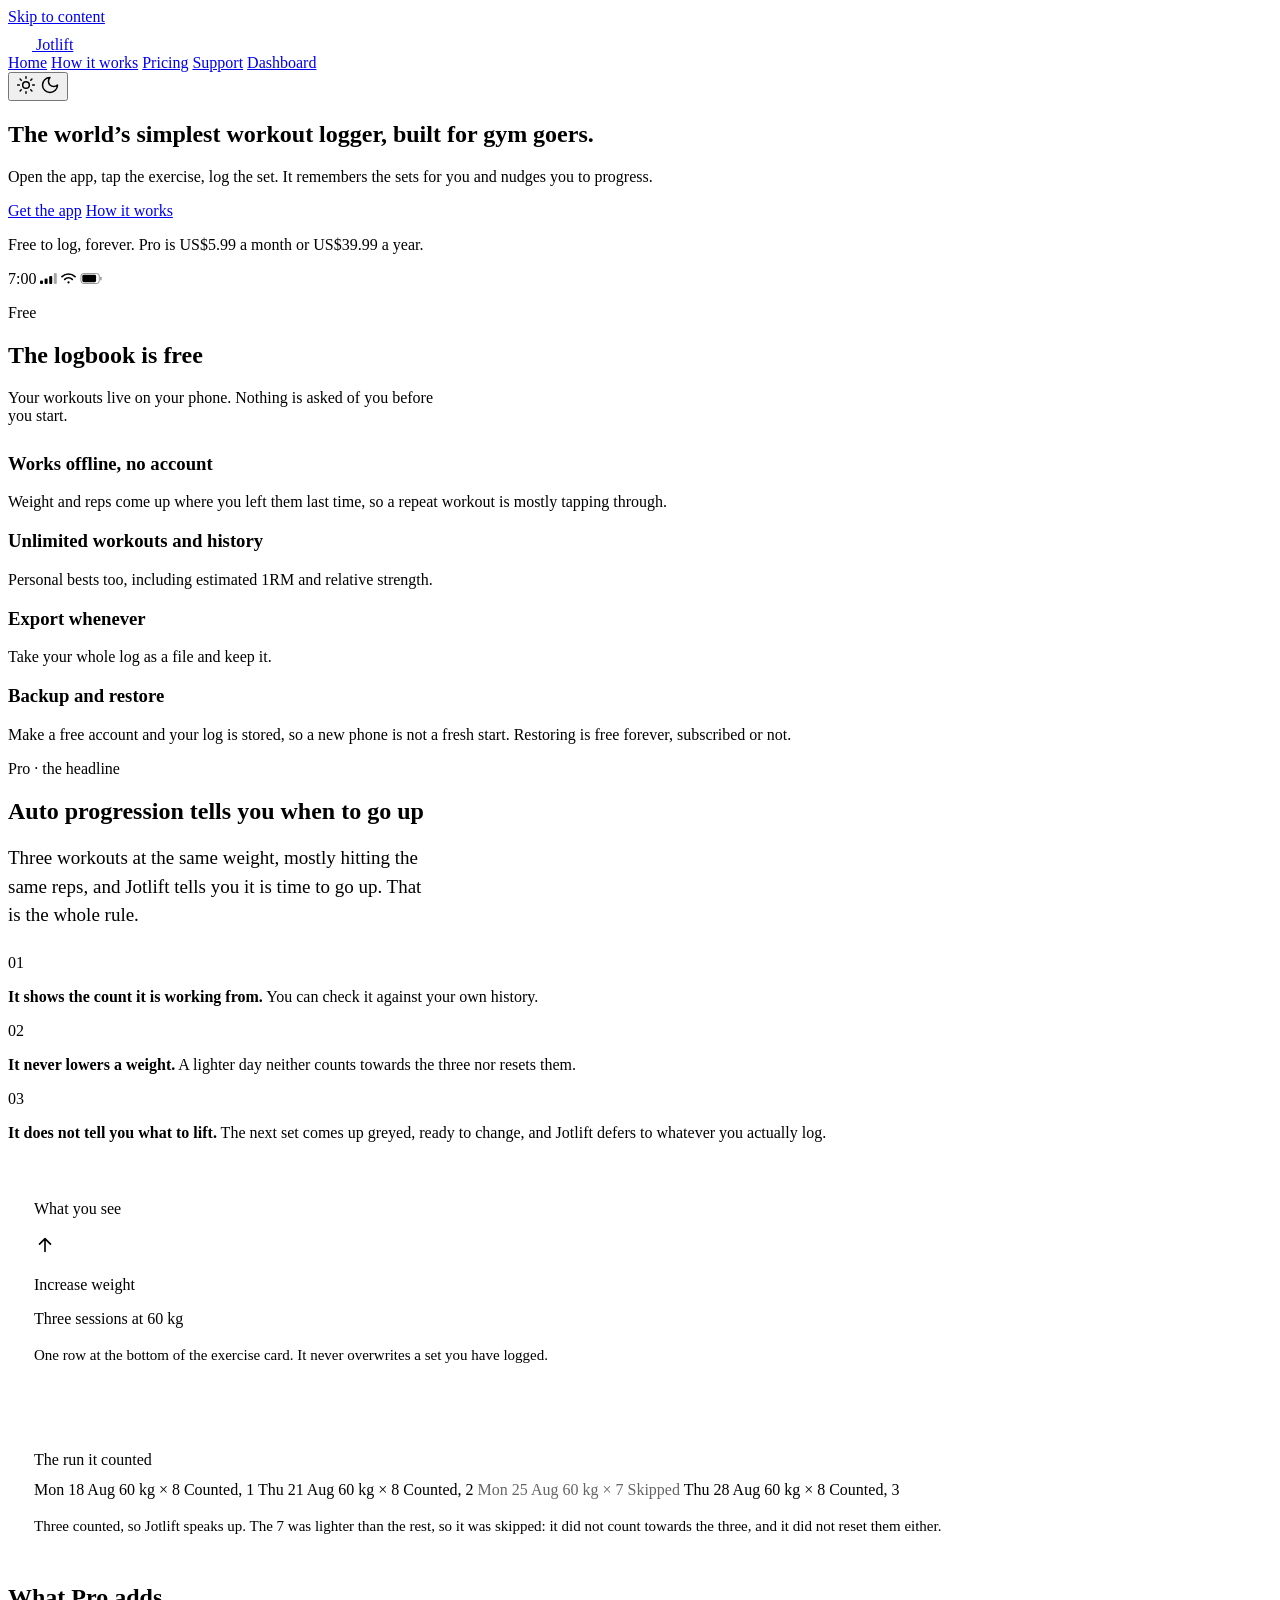
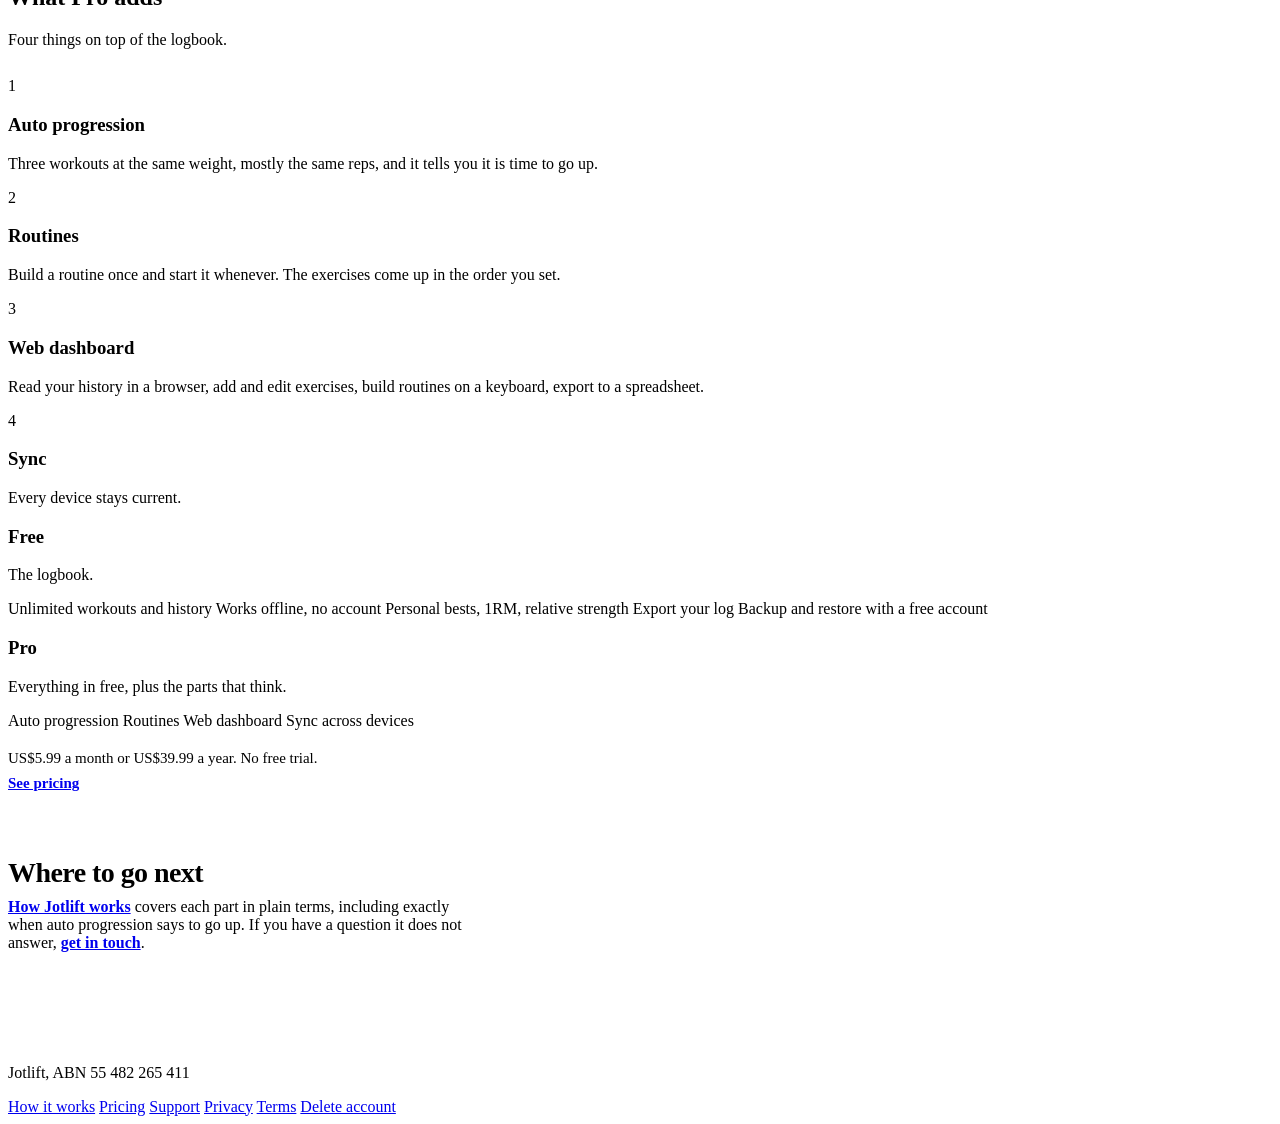
==== index.html @ 698722d4 "Point every "Get the app" button at the App Store listing Jotlift is live, so the buttons go to the " ====
<!DOCTYPE html>
<html lang="en" data-app="jotlift" data-theme="dark">
<head>
<meta charset="utf-8">
<!-- Content Security Policy. Nothing here loads a third-party script, so every
     executable resource resolves to this origin. The one inline script (the
     pre-paint theme read further down this head) is allowed by its sha256 hash
     rather than by 'unsafe-inline': a hash present in script-src makes the
     browser ignore 'unsafe-inline' entirely, so an injected inline script is
     still refused. Only the Inter webfont is off-origin, and it is the reason
     style-src and font-src name Google at all.

     'unsafe-inline' stays in style-src because the pages carry style
     attributes; a style attribute cannot execute, and dropping it would cost
     the chart its layout for no attacker capability.

     form-action 'none' is a real failsafe rather than a formality: the sign-in
     form is submitted by JS, so if that handler ever failed to run, the browser
     would otherwise navigate and put the typed password in the URL.

     frame-ancestors is DELIBERATELY ABSENT. Browsers ignore it in a meta
     policy, and GitHub Pages sends no headers of our own, so stating it here
     would read as clickjacking protection that does not exist. The dashboard
     (the only page holding a session) refuses to run framed in JS instead; see
     assets/js/dashboard/index.js. -->
<meta http-equiv="Content-Security-Policy" content="default-src 'none'; script-src 'self' 'sha256-9PPnXDPvTWPjIk3zWfNq0cdWasemBD8gKhIcqQX4xds='; style-src 'self' https://fonts.googleapis.com 'unsafe-inline'; font-src https://fonts.gstatic.com; img-src 'self'; base-uri 'none'; form-action 'none'">
<meta name="viewport" content="width=device-width, initial-scale=1">
<title>Jotlift — the world's simplest workout logger</title>
<meta name="description" content="Open the app, tap the exercise, log the set. Jotlift remembers the sets for you and nudges you to progress. Free to log, forever.">
<link rel="canonical" href="https://jotlift.app/">
<meta property="og:title" content="Jotlift — the world's simplest workout logger">
<meta property="og:description" content="Open the app, tap the exercise, log the set. Jotlift remembers the sets for you and nudges you to progress.">
<meta property="og:url" content="https://jotlift.app/">
<meta property="og:type" content="website">
<link rel="icon" href="/assets/img/glyph.svg" type="image/svg+xml">
<link rel="stylesheet" href="/assets/css/site.css">
<script>
  /* Applied before first paint so a light-mode reader never sees a dark flash. */
  try {
    var t = localStorage.getItem('jotlift.theme');
    if (t === 'light' || t === 'dark') document.documentElement.setAttribute('data-theme', t);
  } catch (e) {}
</script>
</head>
<body class="jotx">
<a class="skip-link" href="#main">Skip to content</a>

<header class="site-header">
  <div class="site-header__inner">
    <a class="wordmark" href="/">
      <svg width="24" height="24" viewBox="0 0 100 100" fill="none" aria-hidden="true"><g transform="translate(10,10) scale(0.8)"><path d="M67 26 L67 58 C67 73 56 81 46 81 C36 81 30 74 30 66" fill="none" stroke="var(--color-accent)" stroke-width="12.5" stroke-linecap="round" stroke-linejoin="round"/></g></svg>
      <span class="wordmark__text">Jot<span>lift</span></span>
    </a>
    <nav class="site-nav" aria-label="Main">
      <a href="/" aria-current="page">Home</a>
      <a href="/how-it-works/">How it works</a>
      <a href="/pricing/">Pricing</a>
      <a href="/support/">Support</a>
      <a href="/dashboard/">Dashboard</a>
    </nav>
    <button class="theme-toggle" type="button" data-theme-toggle aria-label="Switch appearance">
      <svg class="icon-sun" width="20" height="20" viewBox="0 0 24 24" fill="none" stroke="currentColor" stroke-width="1.8" stroke-linecap="round" stroke-linejoin="round" aria-hidden="true"><circle cx="12" cy="12" r="4"/><path d="M12 2v2M12 20v2M4.9 4.9l1.4 1.4M17.7 17.7l1.4 1.4M2 12h2M20 12h2M4.9 19.1l1.4-1.4M17.7 6.3l1.4-1.4"/></svg>
      <svg class="icon-moon" width="20" height="20" viewBox="0 0 24 24" fill="none" stroke="currentColor" stroke-width="1.8" stroke-linecap="round" stroke-linejoin="round" aria-hidden="true"><path d="M12 3a6 6 0 0 0 9 9 9 9 0 1 1-9-9Z"/></svg>
    </button>
  </div>
</header>

<main id="main">

  <!-- hero -->
  <section class="hero shell">
    <div>
      <h1 class="display h-hero">The world&rsquo;s simplest workout logger, built for gym goers.</h1>
      <p class="hero__sub">Open the app, tap the exercise, log the set. It remembers the sets for you and nudges you to progress.</p>
      <div class="hero__cta">
        <a class="btn btn--lg" href="https://apps.apple.com/us/app/jotlift-workout-log/id6780453950" rel="noopener" data-app-link>Get the app</a>
        <a class="btn-quiet" href="/how-it-works/">How it works</a>
      </div>
      <p class="hero__price" data-hero-price>Free to log, forever. Pro is US$5.99 a month or US$39.99 a year.</p>
    </div>

    <!--
      The phone. Four real captures from the app, walked on one track. Each
      capture carries the app's own chrome, including the Liquid Glass tab bar,
      so the page never redraws it. Their own top band is replaced by the drawn
      one below, on the same canvas colour the captures use, so nothing reads
      as cropped.
    -->
    <div class="phone-col">
      <div class="phone">
        <div class="phone__status">
          <span class="phone__clock">7:00</span>
          <span class="phone__island"></span>
          <span class="phone__meters">
            <svg width="17" height="11" viewBox="0 0 17 11" aria-hidden="true"><rect x="0" y="7.5" width="3" height="3.5" rx="1" fill="currentColor"/><rect x="4.6" y="5.5" width="3" height="5.5" rx="1" fill="currentColor"/><rect x="9.2" y="3" width="3" height="8" rx="1" fill="currentColor"/><rect x="13.8" y="0" width="3" height="11" rx="1" fill="currentColor" opacity="0.35"/></svg>
            <svg width="15" height="11" viewBox="0 0 15 11" fill="none" stroke="currentColor" stroke-width="1.7" stroke-linecap="round" aria-hidden="true"><path d="M1 3.6a9.4 9.4 0 0 1 13 0"/><path d="M3.7 6.3a5.6 5.6 0 0 1 7.6 0"/><circle cx="7.5" cy="9.4" r="1.1" fill="currentColor" stroke="none"/></svg>
            <svg width="23" height="11" viewBox="0 0 24 12" aria-hidden="true"><rect x="0.5" y="0.5" width="20" height="11" rx="3" fill="none" stroke="currentColor" stroke-opacity="0.45"/><rect x="2" y="2" width="15" height="8" rx="1.5" fill="currentColor"/><rect x="21.5" y="4" width="1.5" height="4" rx="0.75" fill="currentColor" opacity="0.45"/></svg>
          </span>
        </div>
        <div class="phone__viewport">
          <div class="phone__track" data-hero-track></div>
        </div>
      </div>
      <div class="phone__dots" data-hero-dots role="tablist" aria-label="App screens"></div>
    </div>
  </section>

  <!-- the logbook -->
  <section class="shell section--first">
    <p class="eyebrow">Free</p>
    <h2 class="display h-section">The logbook is free</h2>
    <p style="margin:0;max-width:56ch" class="quiet">Your workouts live on your phone. Nothing is asked of you before you start.</p>
    <div class="grid grid--240" style="margin-top:28px">
      <div class="feature-card">
        <h3>Works offline, no account</h3>
        <p>Weight and reps come up where you left them last time, so a repeat workout is mostly tapping through.</p>
      </div>
      <div class="feature-card">
        <h3>Unlimited workouts and history</h3>
        <p>Personal bests too, including estimated 1RM and relative strength.</p>
      </div>
      <div class="feature-card">
        <h3>Export whenever</h3>
        <p>Take your whole log as a file and keep it.</p>
      </div>
      <div class="feature-card">
        <h3>Backup and restore</h3>
        <p>Make a free account and your log is stored, so a new phone is not a fresh start. Restoring is free forever, subscribed or not.</p>
      </div>
    </div>
  </section>

  <!-- auto progression -->
  <section class="shell section">
    <div class="split">
      <div>
        <p class="eyebrow">Pro &middot; the headline</p>
        <h2 class="display h-lead">Auto progression tells you when to go up</h2>
        <p style="margin:0 0 24px;font-size:19px;line-height:1.5;max-width:44ch;color:var(--color-text)">Three workouts at the same weight, mostly hitting the same reps, and Jotlift tells you it is time to go up. That is the whole rule.</p>
        <div class="rules">
          <div class="rule">
            <span class="rule__n">01</span>
            <p><strong>It shows the count it is working from.</strong> You can check it against your own history.</p>
          </div>
          <div class="rule">
            <span class="rule__n">02</span>
            <p><strong>It never lowers a weight.</strong> A lighter day neither counts towards the three nor resets them.</p>
          </div>
          <div class="rule">
            <span class="rule__n">03</span>
            <p><strong>It does not tell you what to lift.</strong> The next set comes up greyed, ready to change, and Jotlift defers to whatever you actually log.</p>
          </div>
        </div>
      </div>
      <div style="display:flex;flex-direction:column;gap:16px">
        <div class="card" style="padding:26px">
          <p class="eyebrow" style="margin-bottom:16px">What you see</p>
          <div class="whyline">
            <svg width="22" height="22" viewBox="0 0 24 24" fill="none" stroke="currentColor" stroke-width="1.8" stroke-linecap="round" stroke-linejoin="round" aria-hidden="true"><path d="M12 19V5M6 11l6-6 6 6"/></svg>
            <div>
              <p class="whyline__title">Increase weight</p>
              <p class="whyline__count">Three sessions at 60 kg</p>
            </div>
          </div>
          <p style="margin:16px 0 0;font-size:15px;line-height:1.55" class="quiet">One row at the bottom of the exercise card. It never overwrites a set you have logged.</p>
        </div>
        <div class="card" style="padding:26px">
          <p class="eyebrow" style="margin-bottom:12px">The run it counted</p>
          <!-- One grid, three columns sized once, so the weights line up down
               the page instead of per row. -->
          <div class="run">
            <span class="run__date">Mon 18 Aug</span>
            <span class="run__load">60 kg &times; 8</span>
            <span class="run__note">Counted, 1</span>

            <span class="run__date">Thu 21 Aug</span>
            <span class="run__load">60 kg &times; 8</span>
            <span class="run__note">Counted, 2</span>

            <span class="run__date run__row--skipped" style="opacity:0.6">Mon 25 Aug</span>
            <span class="run__load" style="opacity:0.6">60 kg &times; 7</span>
            <span class="run__note" style="opacity:0.6;font-weight:400">Skipped</span>

            <span class="run__date">Thu 28 Aug</span>
            <span class="run__load">60 kg &times; 8</span>
            <span class="run__note run__note--final">Counted, 3</span>
          </div>
          <p style="margin:16px 0 0;font-size:15px;line-height:1.55" class="quiet">Three counted, so Jotlift speaks up. The 7 was lighter than the rest, so it was skipped: it did not count towards the three, and it did not reset them either.</p>
        </div>
      </div>
    </div>
  </section>

  <!-- pro, four things -->
  <section class="shell section">
    <h2 class="display h-section">What Pro adds</h2>
    <p style="margin:0 0 28px;max-width:56ch" class="quiet">Four things on top of the logbook.</p>
    <div class="grid grid--230">
      <div class="pro-card">
        <span class="pro-card__n">1</span>
        <h3>Auto progression</h3>
        <p>Three workouts at the same weight, mostly the same reps, and it tells you it is time to go up.</p>
      </div>
      <div class="pro-card">
        <span class="pro-card__n">2</span>
        <h3>Routines</h3>
        <p>Build a routine once and start it whenever. The exercises come up in the order you set.</p>
      </div>
      <div class="pro-card">
        <span class="pro-card__n">3</span>
        <h3>Web dashboard</h3>
        <p>Read your history in a browser, add and edit exercises, build routines on a keyboard, export to a spreadsheet.</p>
      </div>
      <div class="pro-card">
        <span class="pro-card__n">4</span>
        <h3>Sync</h3>
        <p>Every device stays current.</p>
      </div>
    </div>
  </section>

  <!-- free vs pro -->
  <section class="shell section">
    <div class="compare">
      <div>
        <h3>Free</h3>
        <p class="compare__sub">The logbook.</p>
        <div class="compare__list">
          <span>Unlimited workouts and history</span>
          <span>Works offline, no account</span>
          <span>Personal bests, 1RM, relative strength</span>
          <span>Export your log</span>
          <span>Backup and restore with a free account</span>
        </div>
      </div>
      <div>
        <h3>Pro</h3>
        <p class="compare__sub">Everything in free, plus the parts that think.</p>
        <div class="compare__list">
          <span>Auto progression</span>
          <span>Routines</span>
          <span>Web dashboard</span>
          <span>Sync across devices</span>
        </div>
        <p style="margin:20px 0 0;font-size:15px" class="quiet" data-pro-price>US$5.99 a month or US$39.99 a year. No free trial.</p>
        <p style="margin:8px 0 0;font-size:15px"><a href="/pricing/" style="font-weight:600">See pricing</a></p>
      </div>
    </div>
  </section>

  <!-- next -->
  <section class="shell" style="padding-top:64px;padding-bottom:96px">
    <h2 class="display" style="margin:0 0 8px;font-size:clamp(22px,2.2vw,28px);line-height:1.2;letter-spacing:-0.02em">Where to go next</h2>
    <p style="margin:0;max-width:58ch" class="quiet"><a href="/how-it-works/" style="font-weight:600">How Jotlift works</a> covers each part in plain terms, including exactly when auto progression says to go up. If you have a question it does not answer, <a href="/support/" style="font-weight:600">get in touch</a>.</p>
  </section>
</main>

<footer class="site-footer">
  <div class="site-footer__inner">
    <p>Jotlift, ABN 55 482 265 411</p>
    <nav aria-label="Footer">
      <a href="/how-it-works/">How it works</a>
      <a href="/pricing/">Pricing</a>
      <a href="/support/">Support</a>
      <a href="/privacy/">Privacy</a>
      <a href="/terms/">Terms</a>
      <a href="/delete/">Delete account</a>
    </nav>
  </div>
</footer>

<script type="module" src="/assets/js/home.js"></script>
</body>
</html>
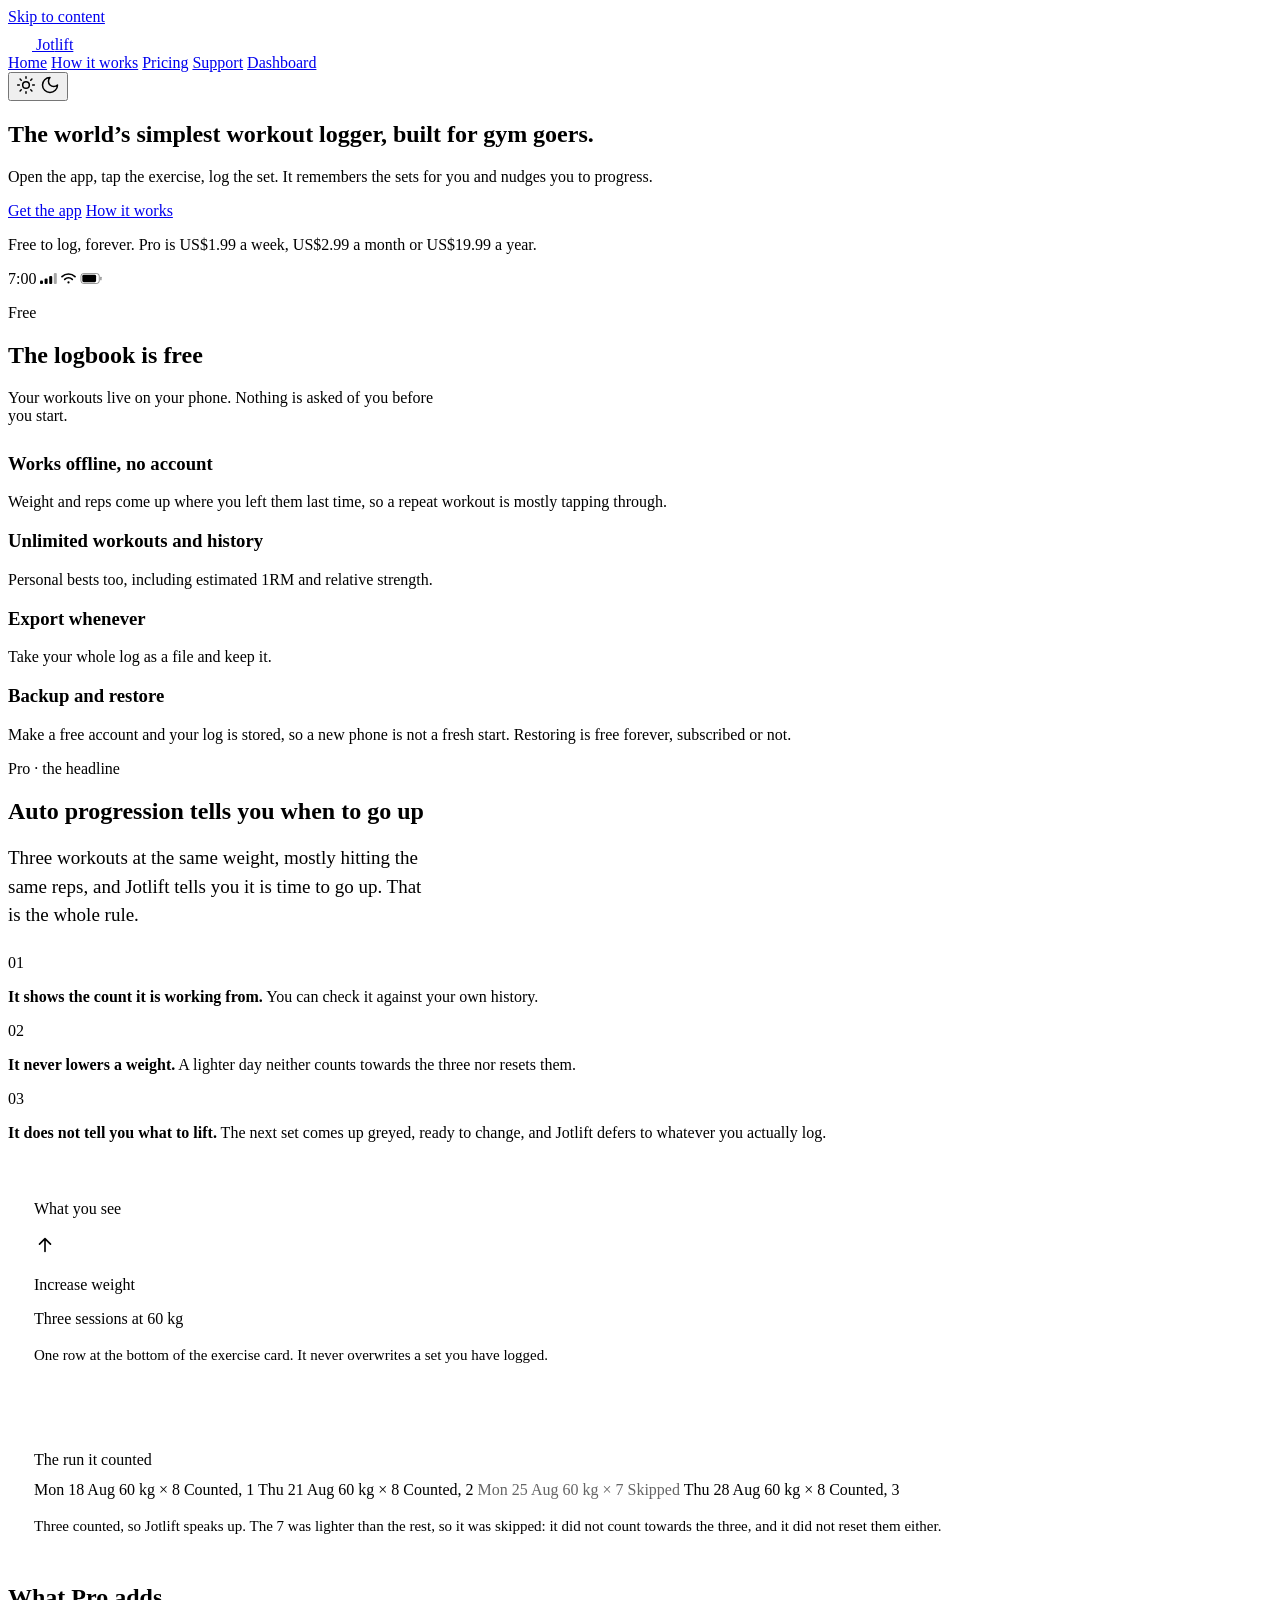
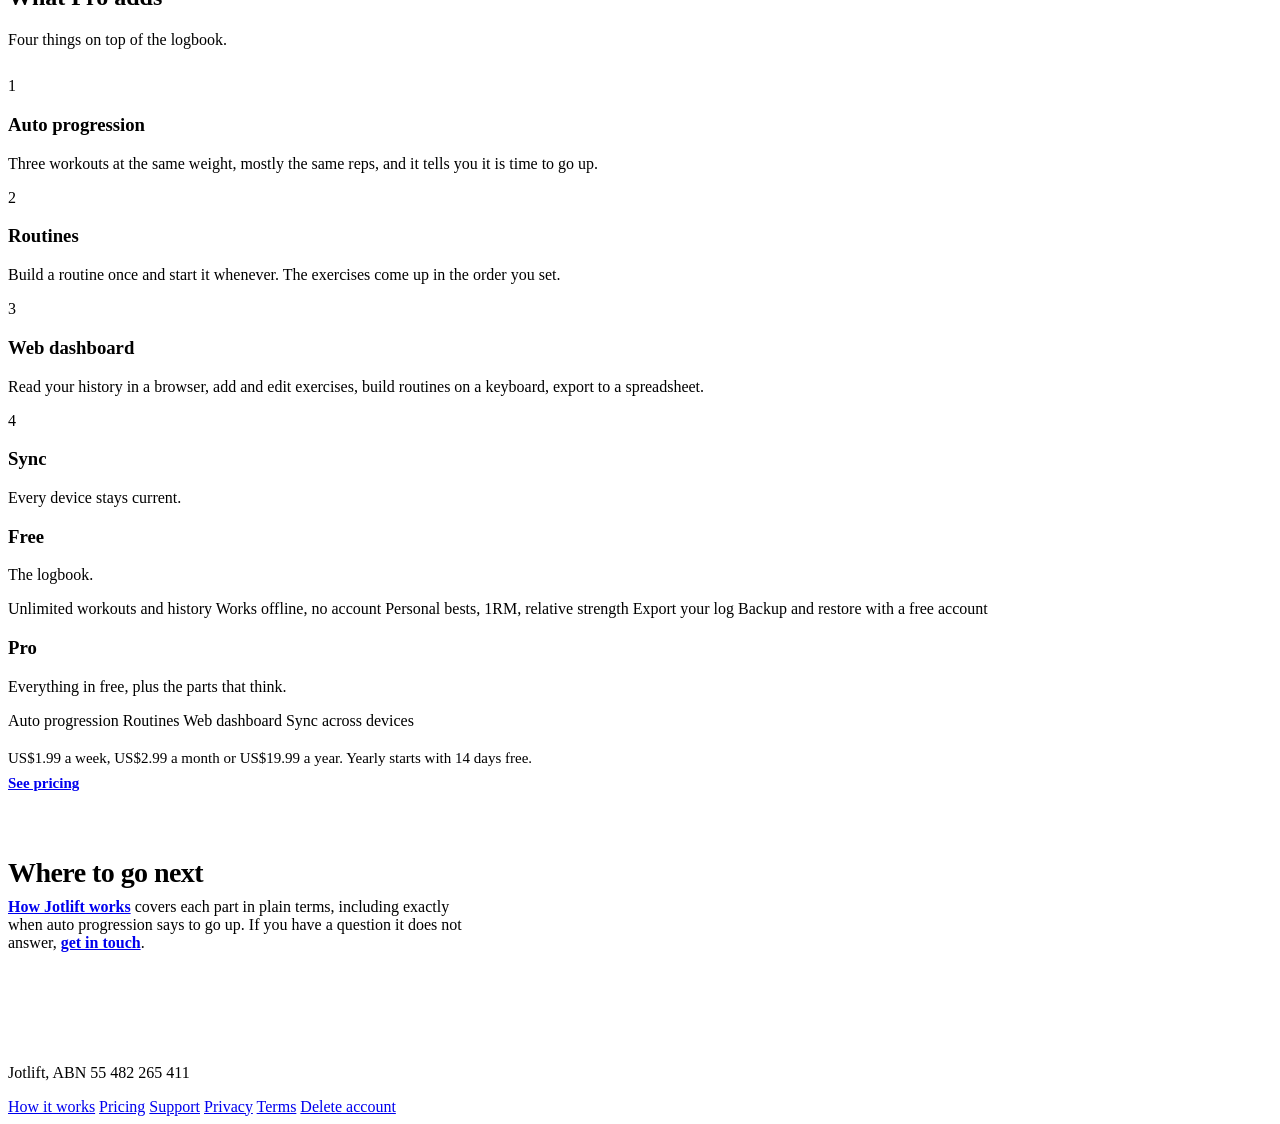
==== commit 97e2fbb3: "Pages: weekly plan, yearly trial, new prices; terms updated Pricing page: Weekly / Monthly / Yearly " ====
--- a/index.html
+++ b/index.html
@@ -76,7 +76,7 @@
         <a class="btn btn--lg" href="https://apps.apple.com/us/app/jotlift-workout-log/id6780453950" rel="noopener" data-app-link>Get the app</a>
         <a class="btn-quiet" href="/how-it-works/">How it works</a>
       </div>
-      <p class="hero__price" data-hero-price>Free to log, forever. Pro is US$5.99 a month or US$39.99 a year.</p>
+      <p class="hero__price" data-hero-price>Free to log, forever. Pro is US$1.99 a week, US$2.99 a month or US$19.99 a year.</p>
     </div>
 
     <!--
@@ -242,7 +242,7 @@
           <span>Web dashboard</span>
           <span>Sync across devices</span>
         </div>
-        <p style="margin:20px 0 0;font-size:15px" class="quiet" data-pro-price>US$5.99 a month or US$39.99 a year. No free trial.</p>
+        <p style="margin:20px 0 0;font-size:15px" class="quiet" data-pro-price>US$1.99 a week, US$2.99 a month or US$19.99 a year. Yearly starts with 14 days free.</p>
         <p style="margin:8px 0 0;font-size:15px"><a href="/pricing/" style="font-weight:600">See pricing</a></p>
       </div>
     </div>
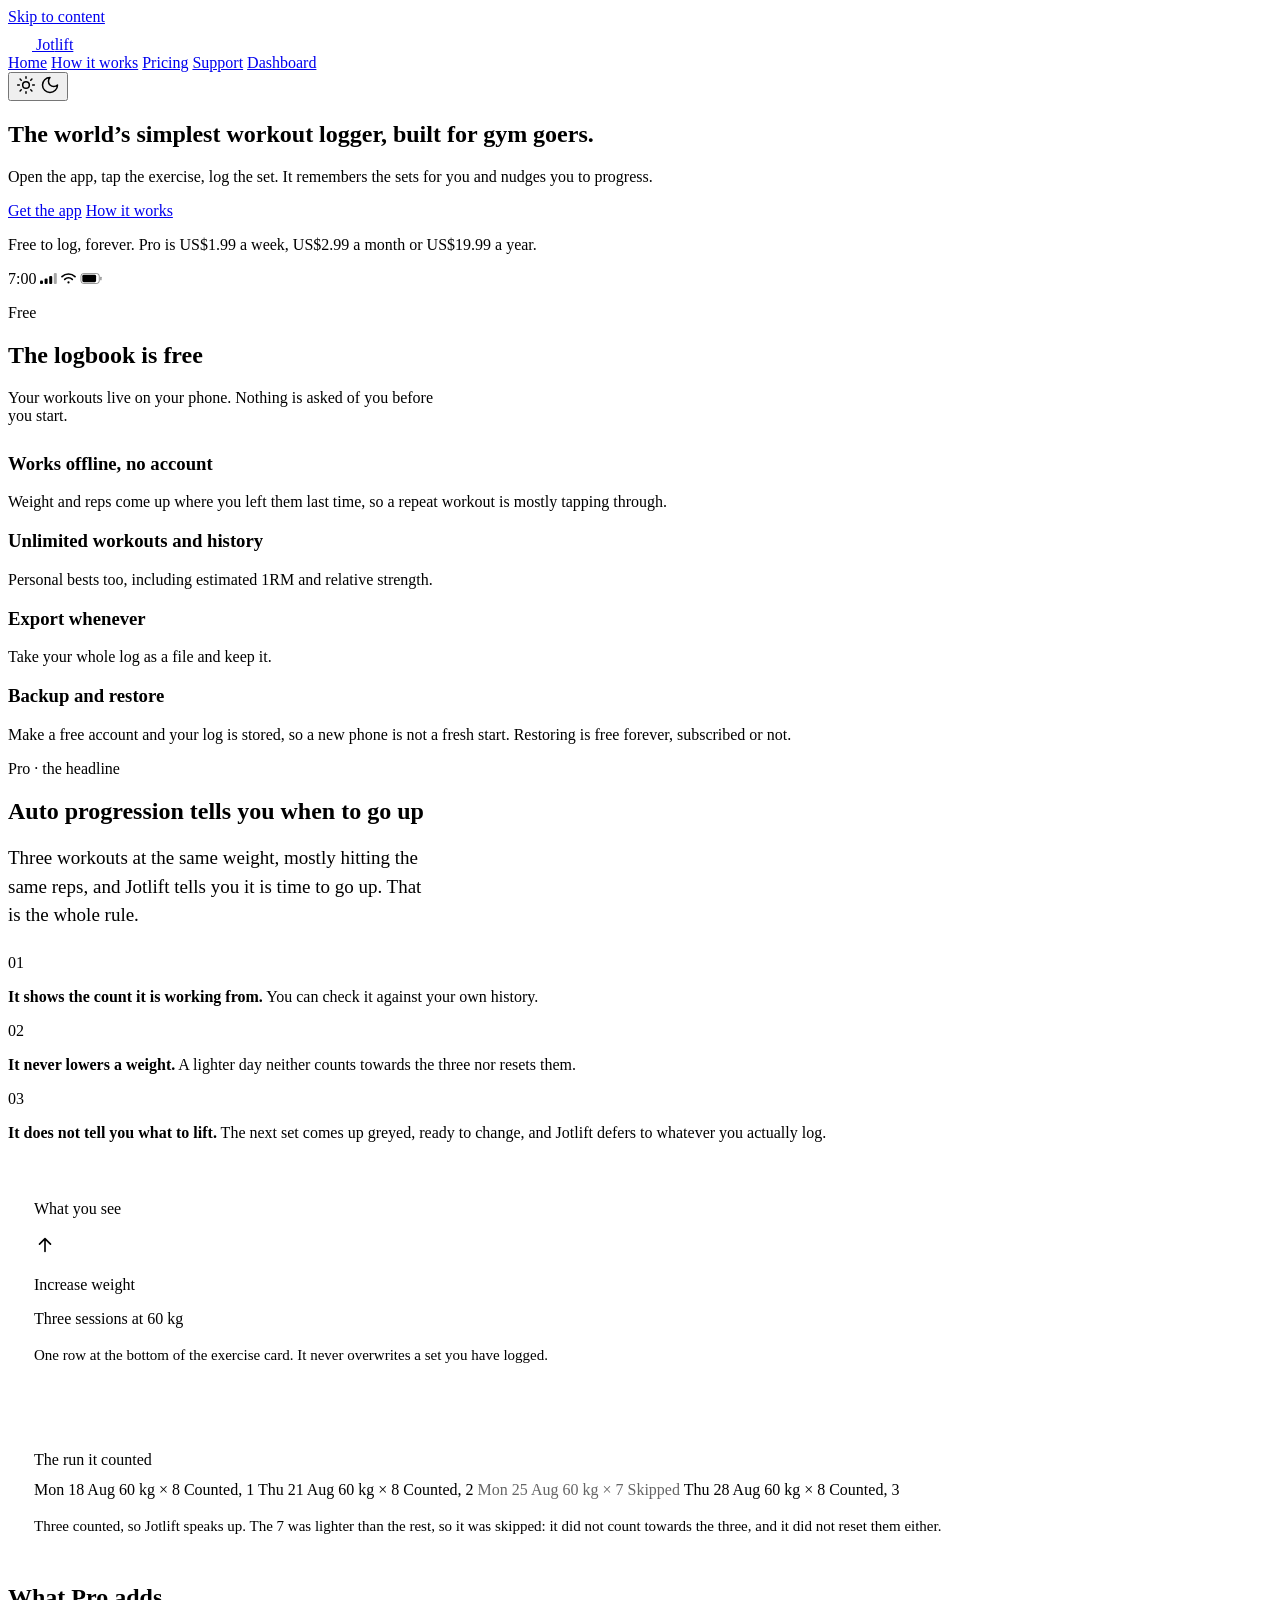
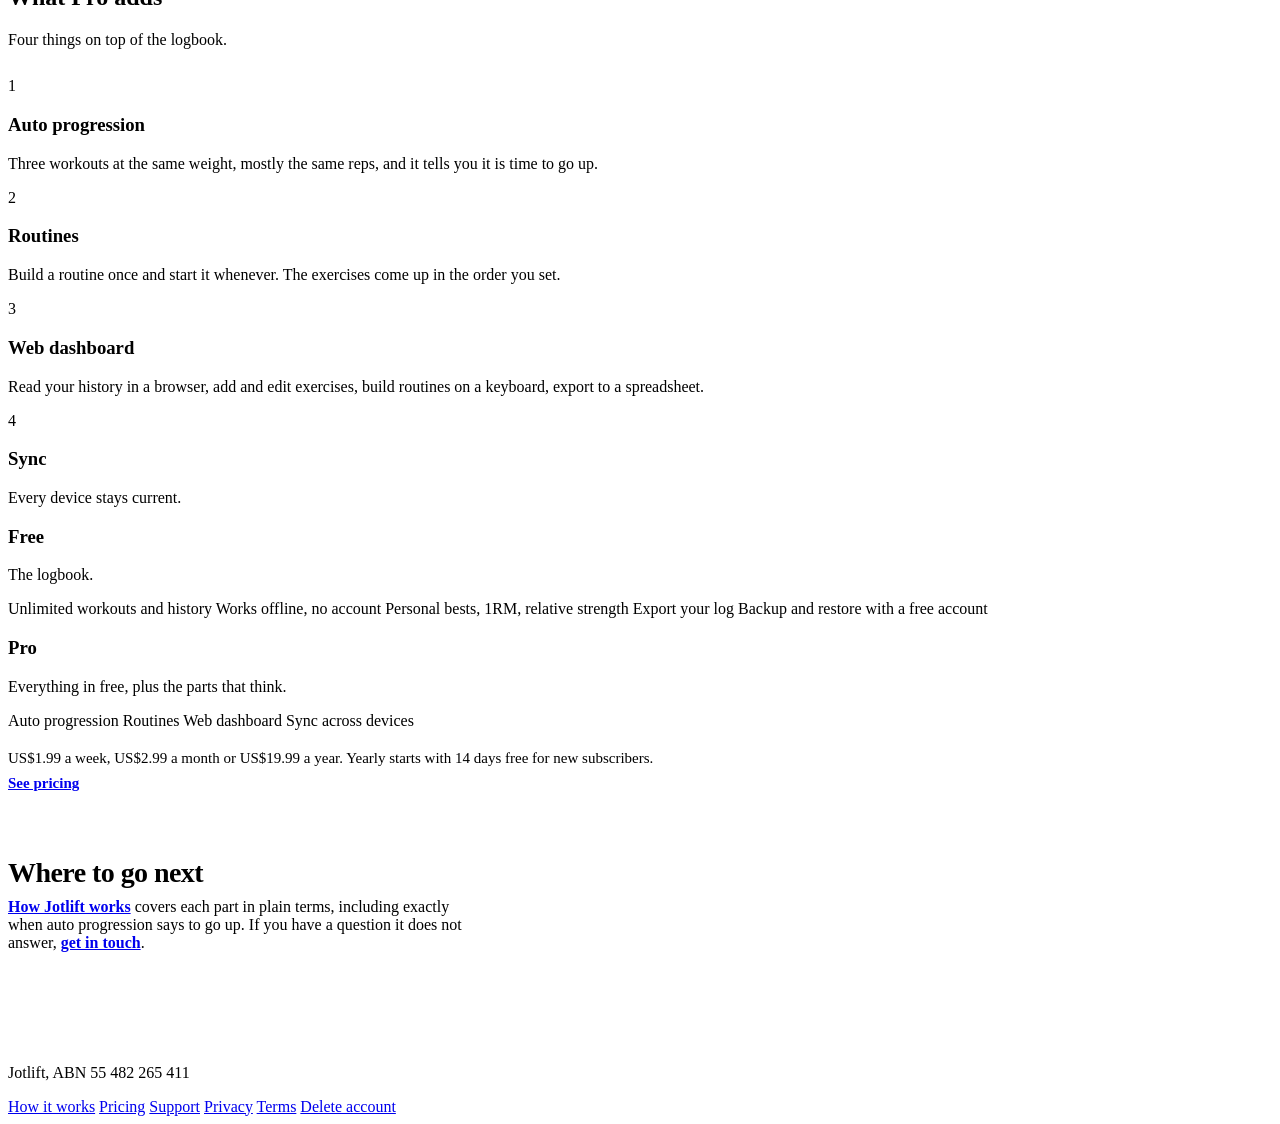
==== commit 23a73897: "fix(pricing): current App Store prices, weekly plan, and the yearly trial The site still quoted US$5" ====
--- a/index.html
+++ b/index.html
@@ -242,7 +242,7 @@
           <span>Web dashboard</span>
           <span>Sync across devices</span>
         </div>
-        <p style="margin:20px 0 0;font-size:15px" class="quiet" data-pro-price>US$1.99 a week, US$2.99 a month or US$19.99 a year. Yearly starts with 14 days free.</p>
+        <p style="margin:20px 0 0;font-size:15px" class="quiet" data-pro-price>US$1.99 a week, US$2.99 a month or US$19.99 a year. Yearly starts with 14 days free for new subscribers.</p>
         <p style="margin:8px 0 0;font-size:15px"><a href="/pricing/" style="font-weight:600">See pricing</a></p>
       </div>
     </div>
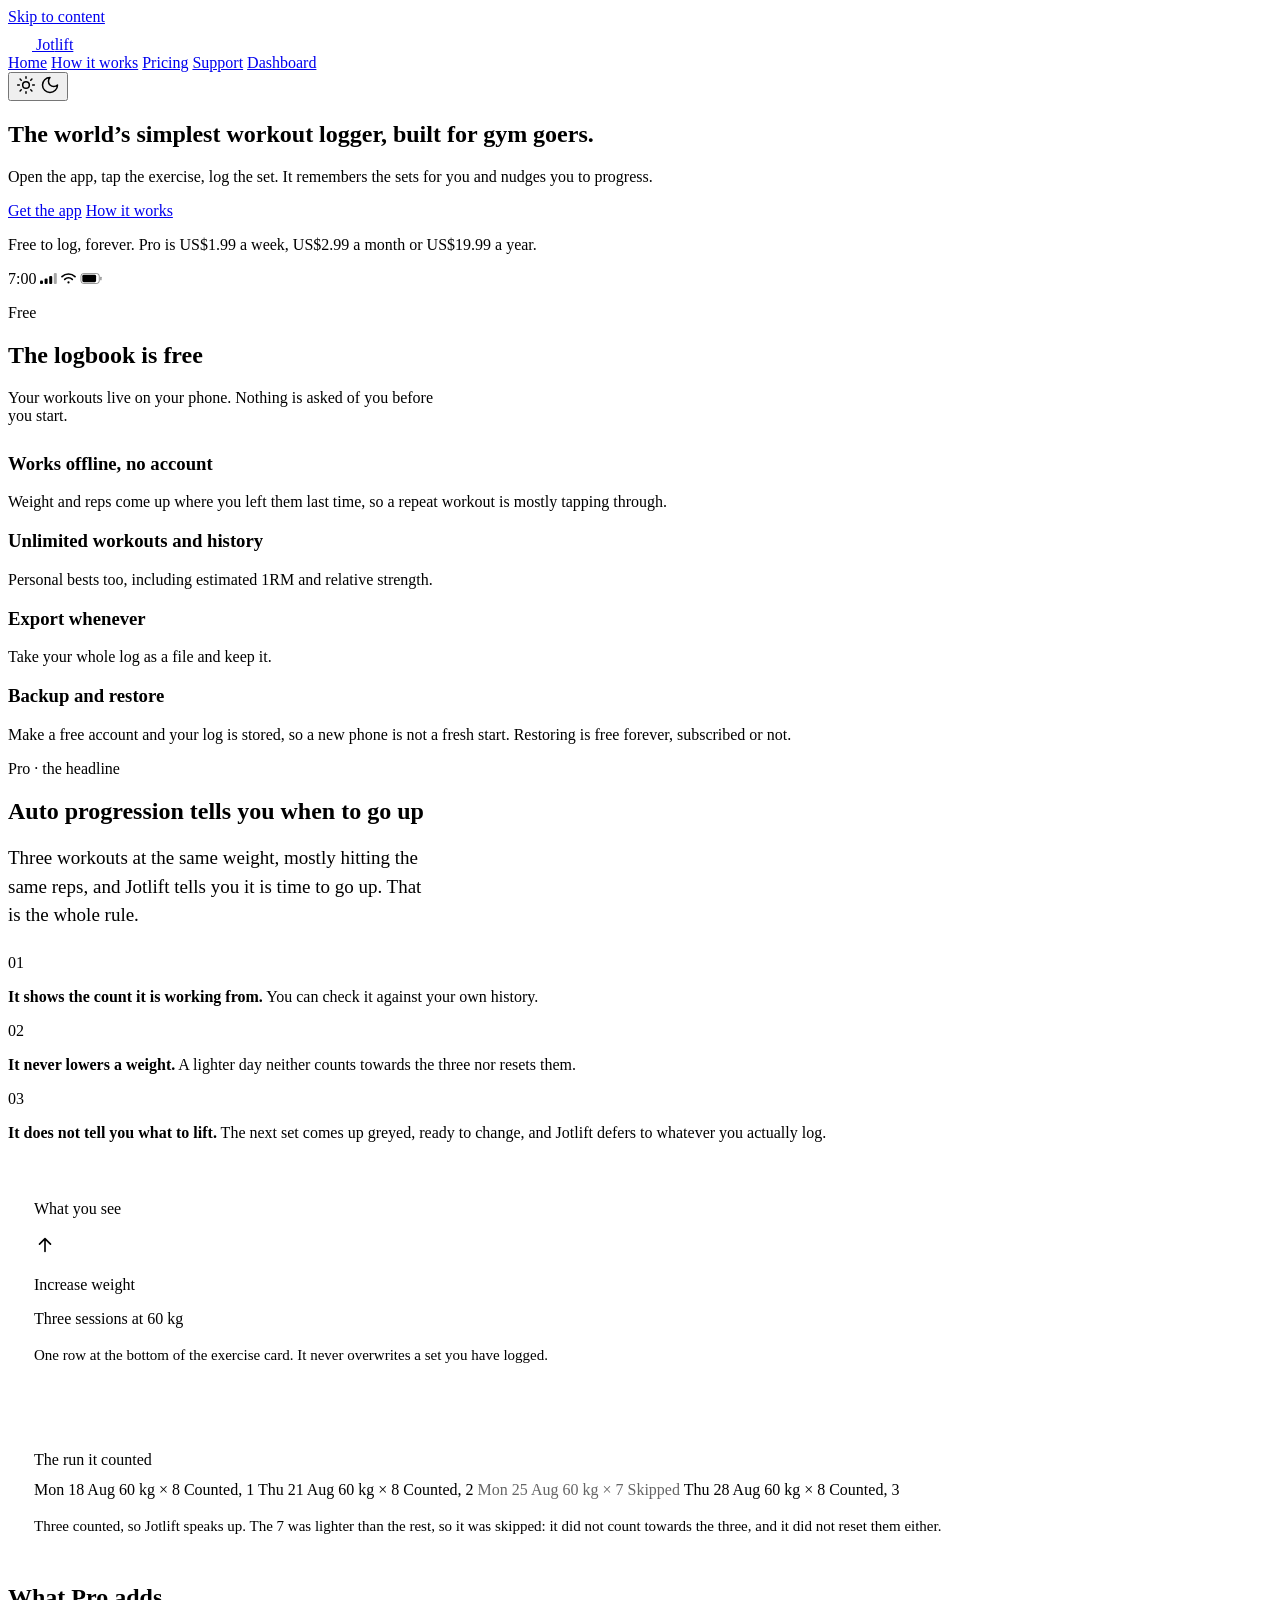
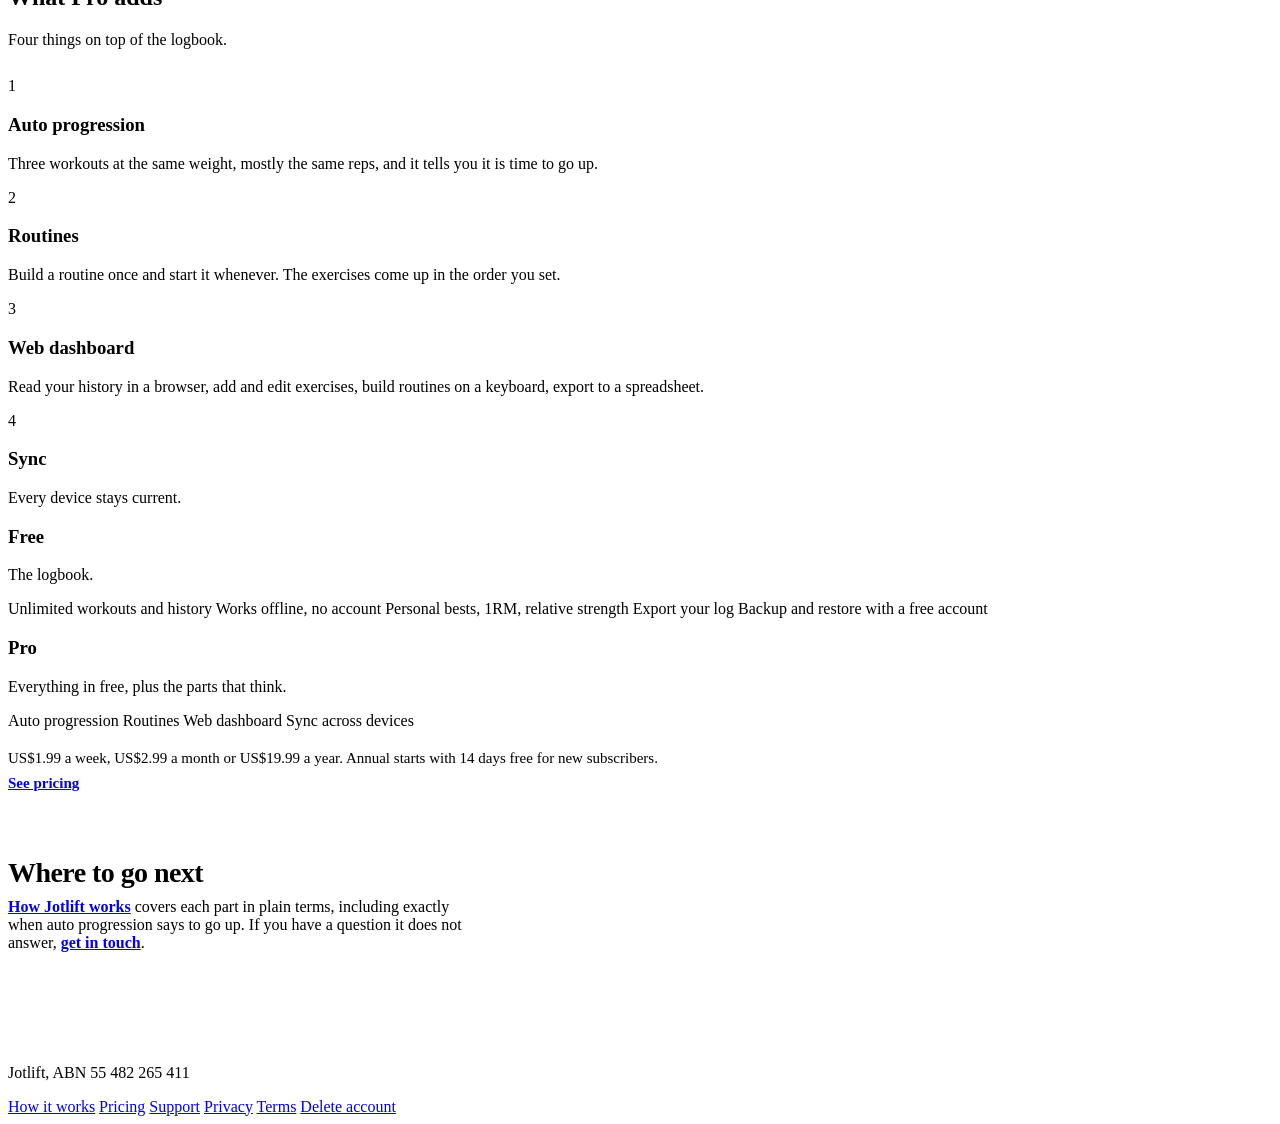
==== commit 853e49b3: "fix(pricing): call the yearly plan "Annual", as the app does The app's paywall labels the plan Annua" ====
--- a/index.html
+++ b/index.html
@@ -242,7 +242,7 @@
           <span>Web dashboard</span>
           <span>Sync across devices</span>
         </div>
-        <p style="margin:20px 0 0;font-size:15px" class="quiet" data-pro-price>US$1.99 a week, US$2.99 a month or US$19.99 a year. Yearly starts with 14 days free for new subscribers.</p>
+        <p style="margin:20px 0 0;font-size:15px" class="quiet" data-pro-price>US$1.99 a week, US$2.99 a month or US$19.99 a year. Annual starts with 14 days free for new subscribers.</p>
         <p style="margin:8px 0 0;font-size:15px"><a href="/pricing/" style="font-weight:600">See pricing</a></p>
       </div>
     </div>
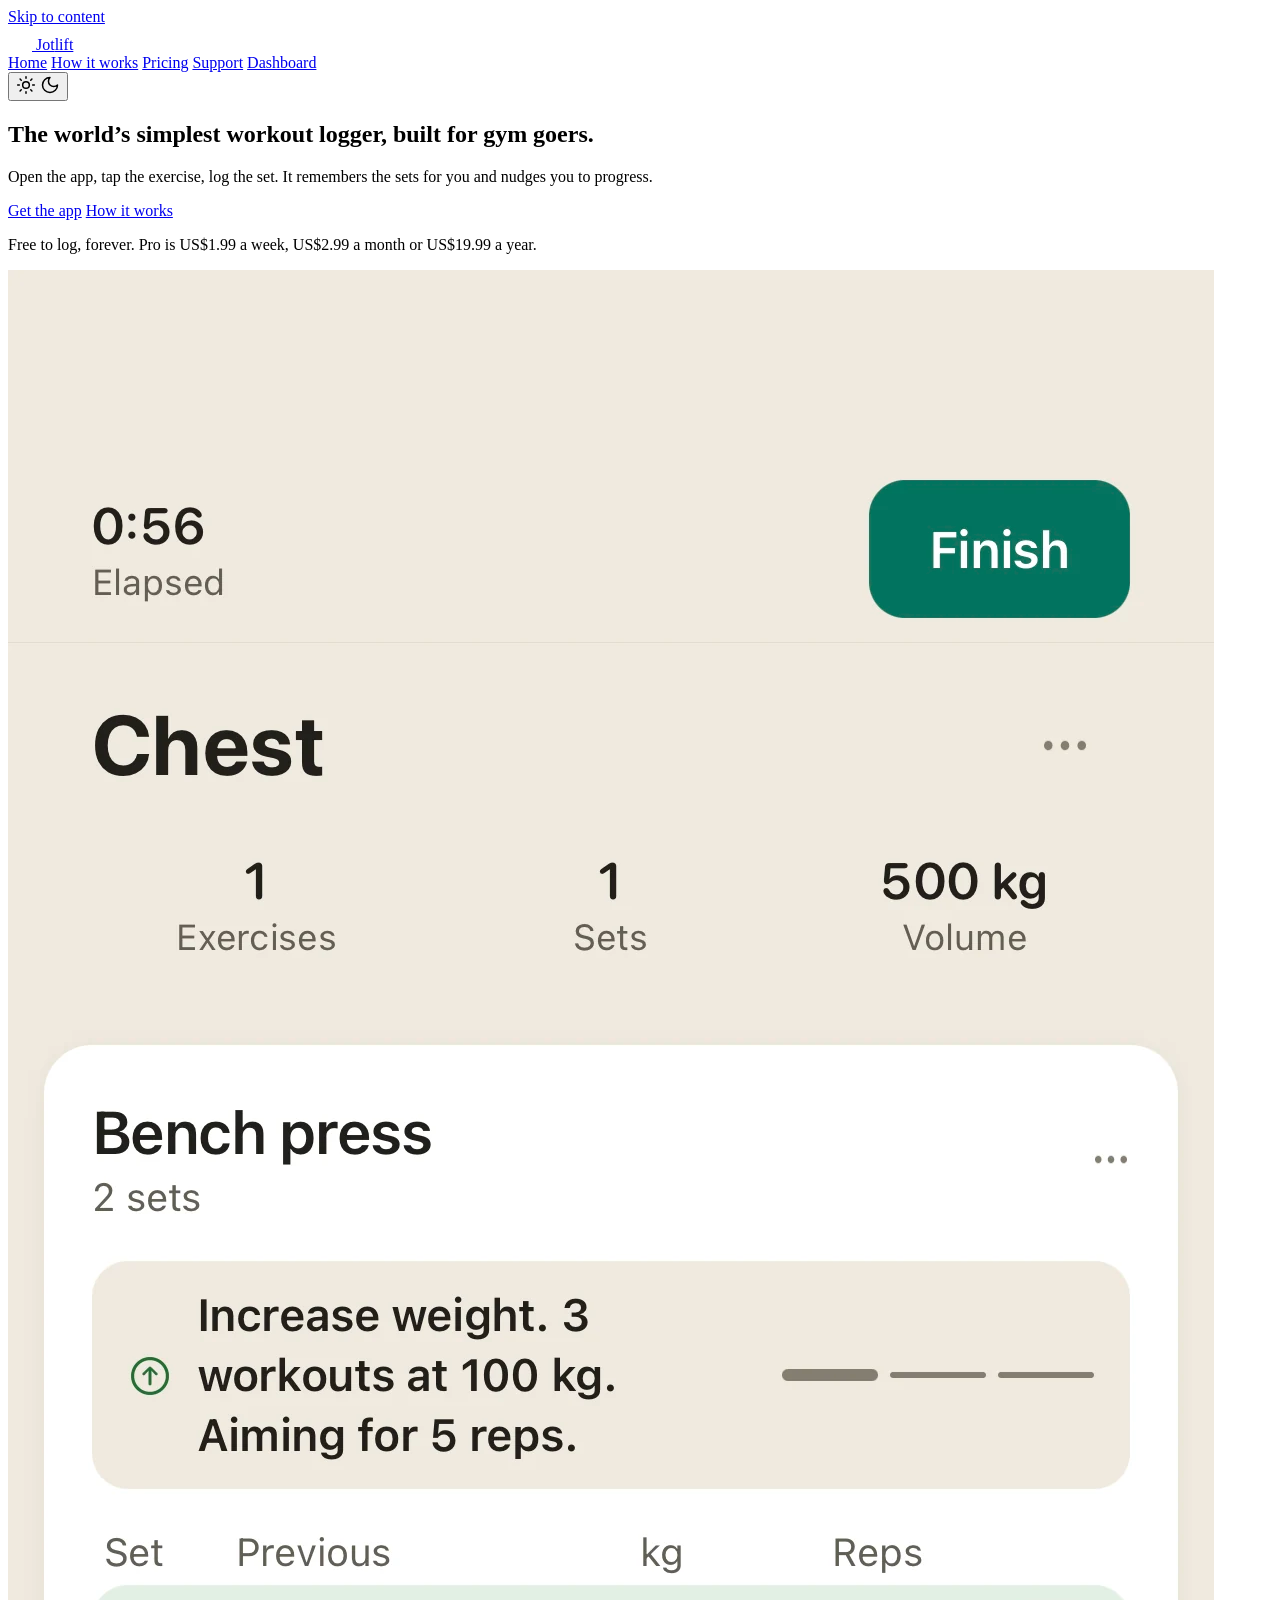
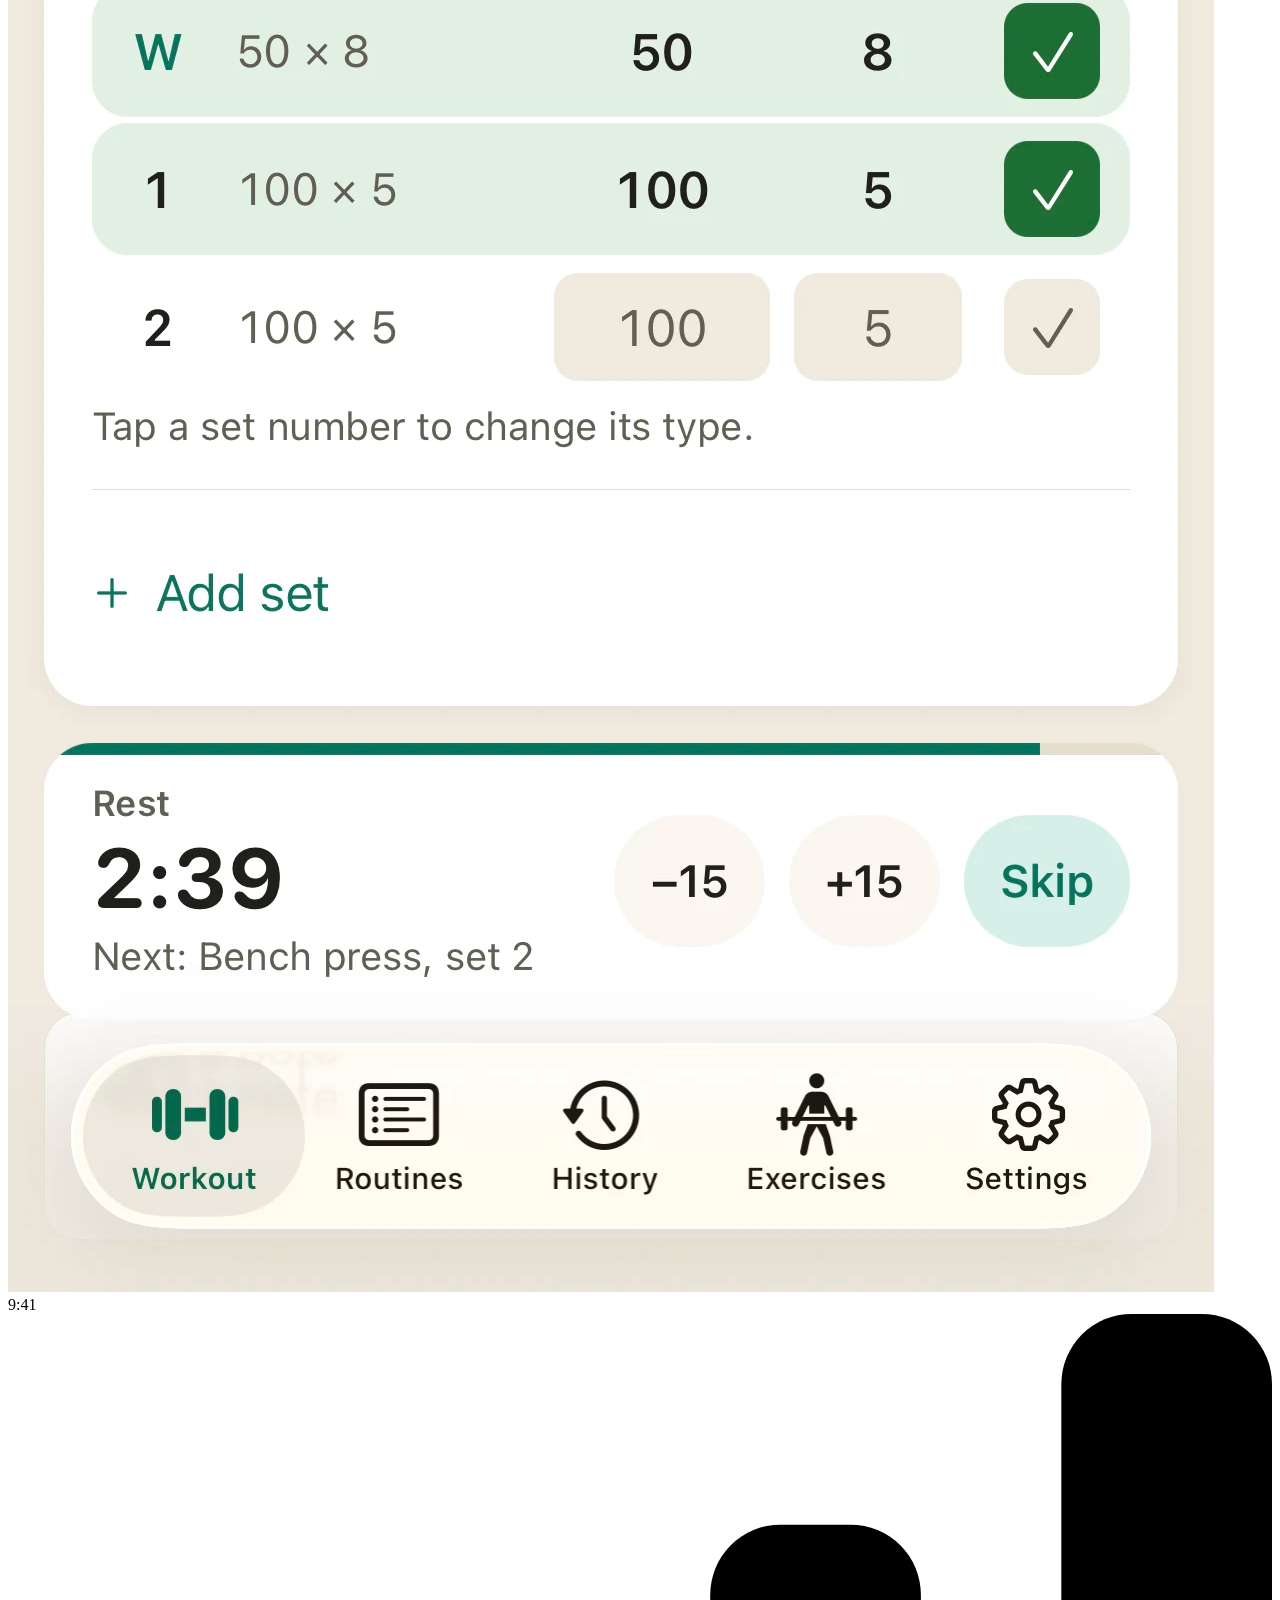
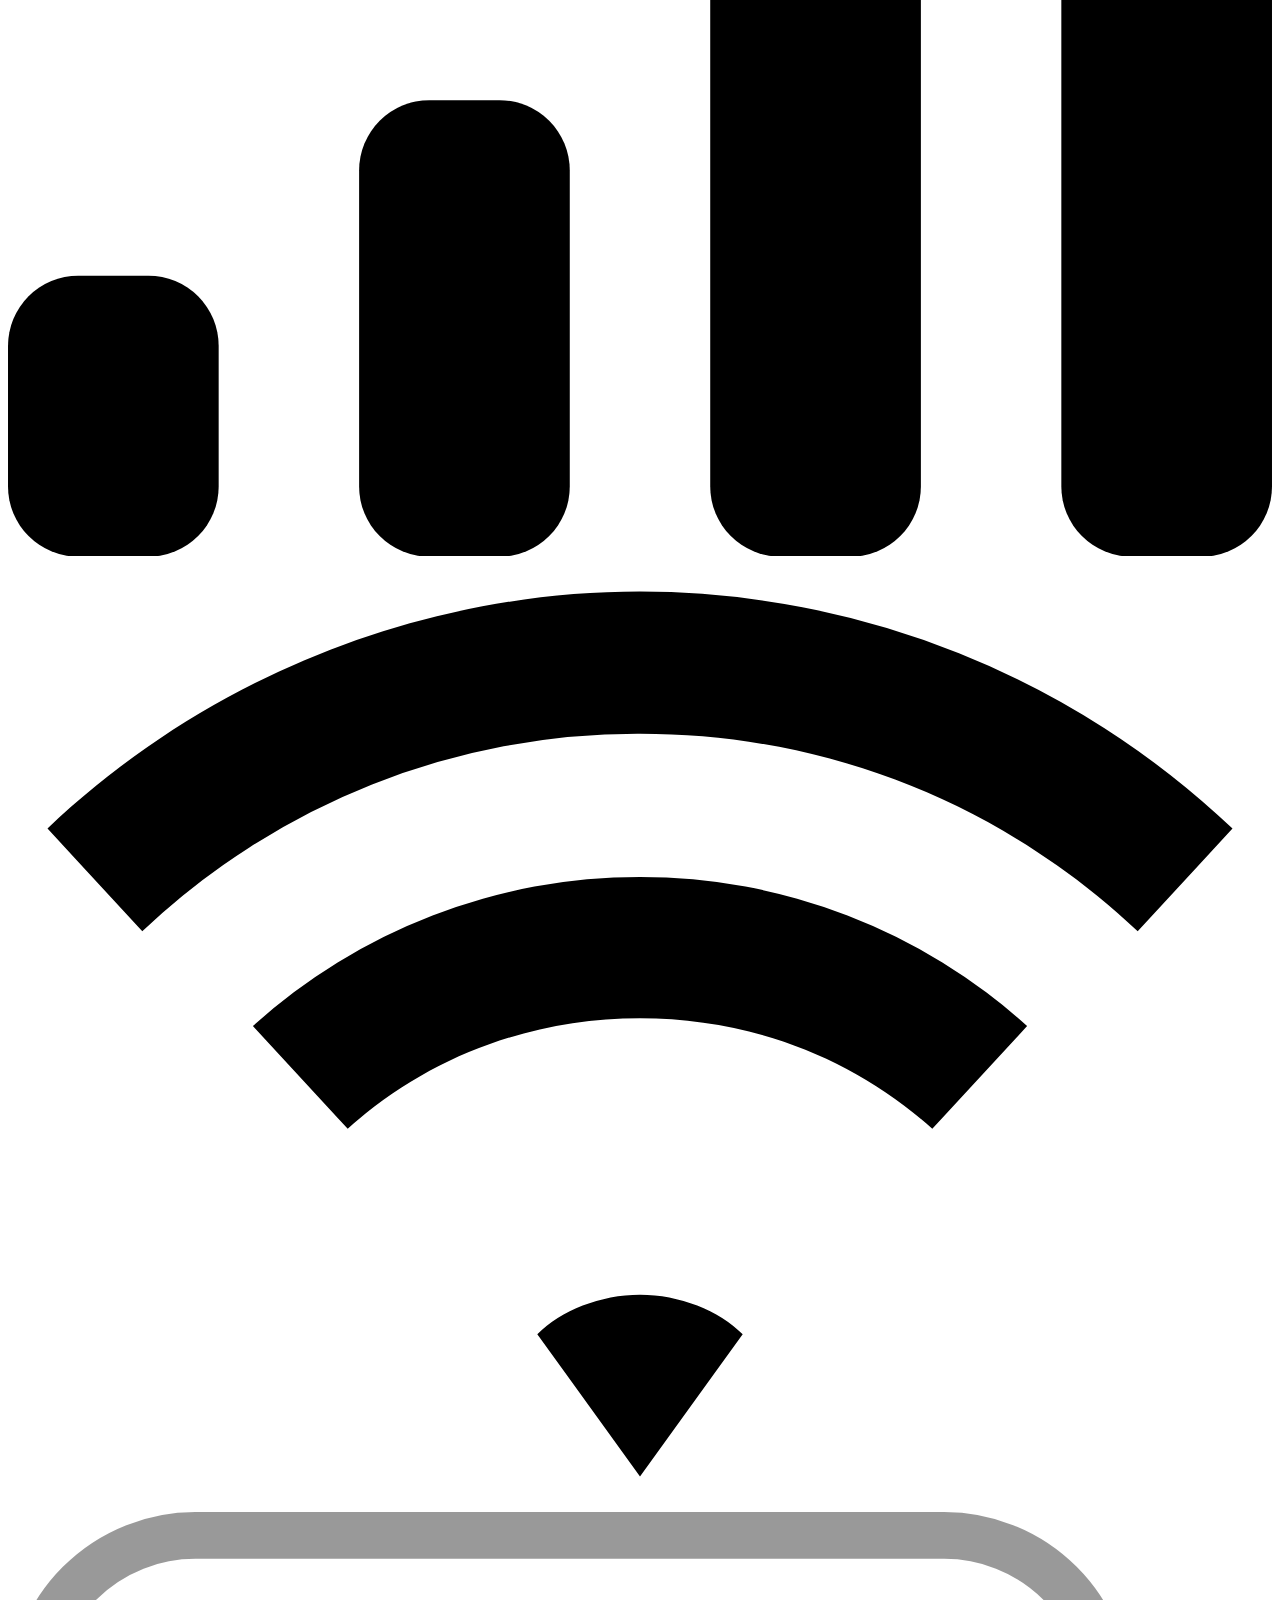
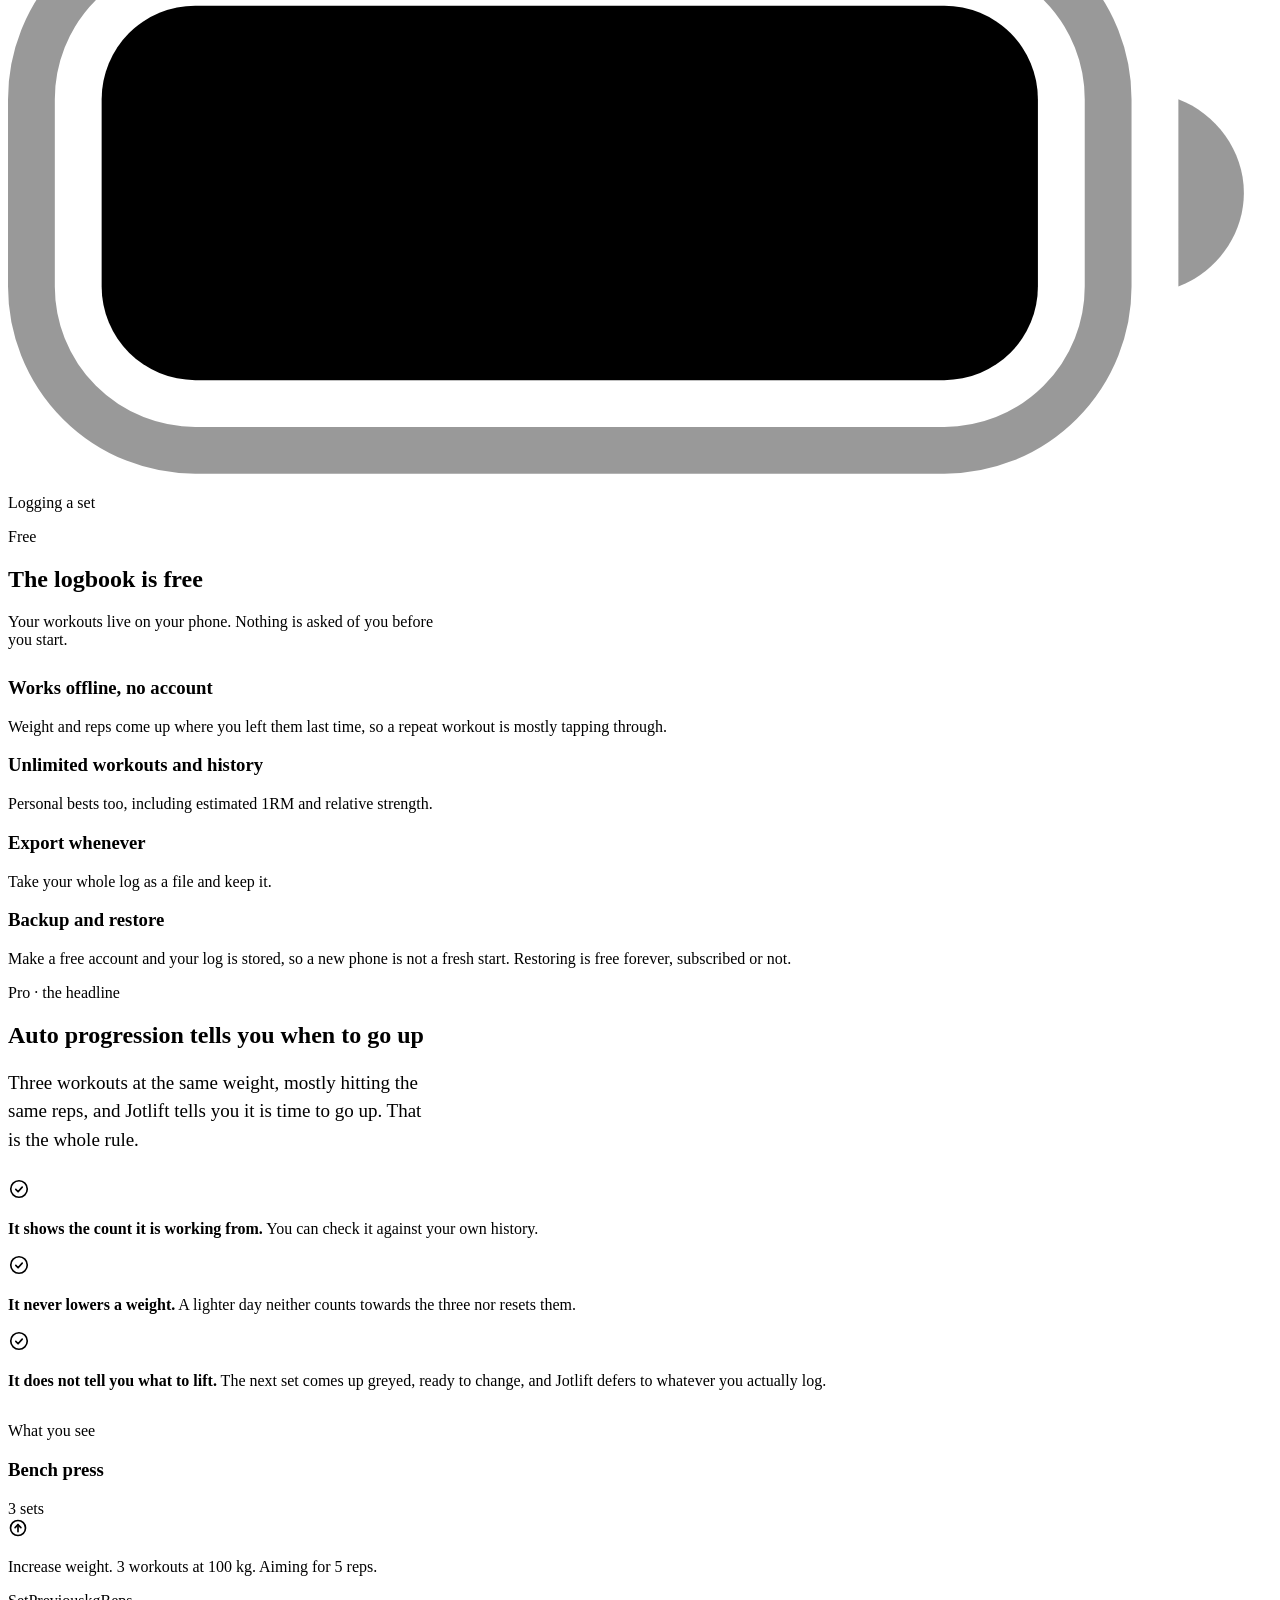
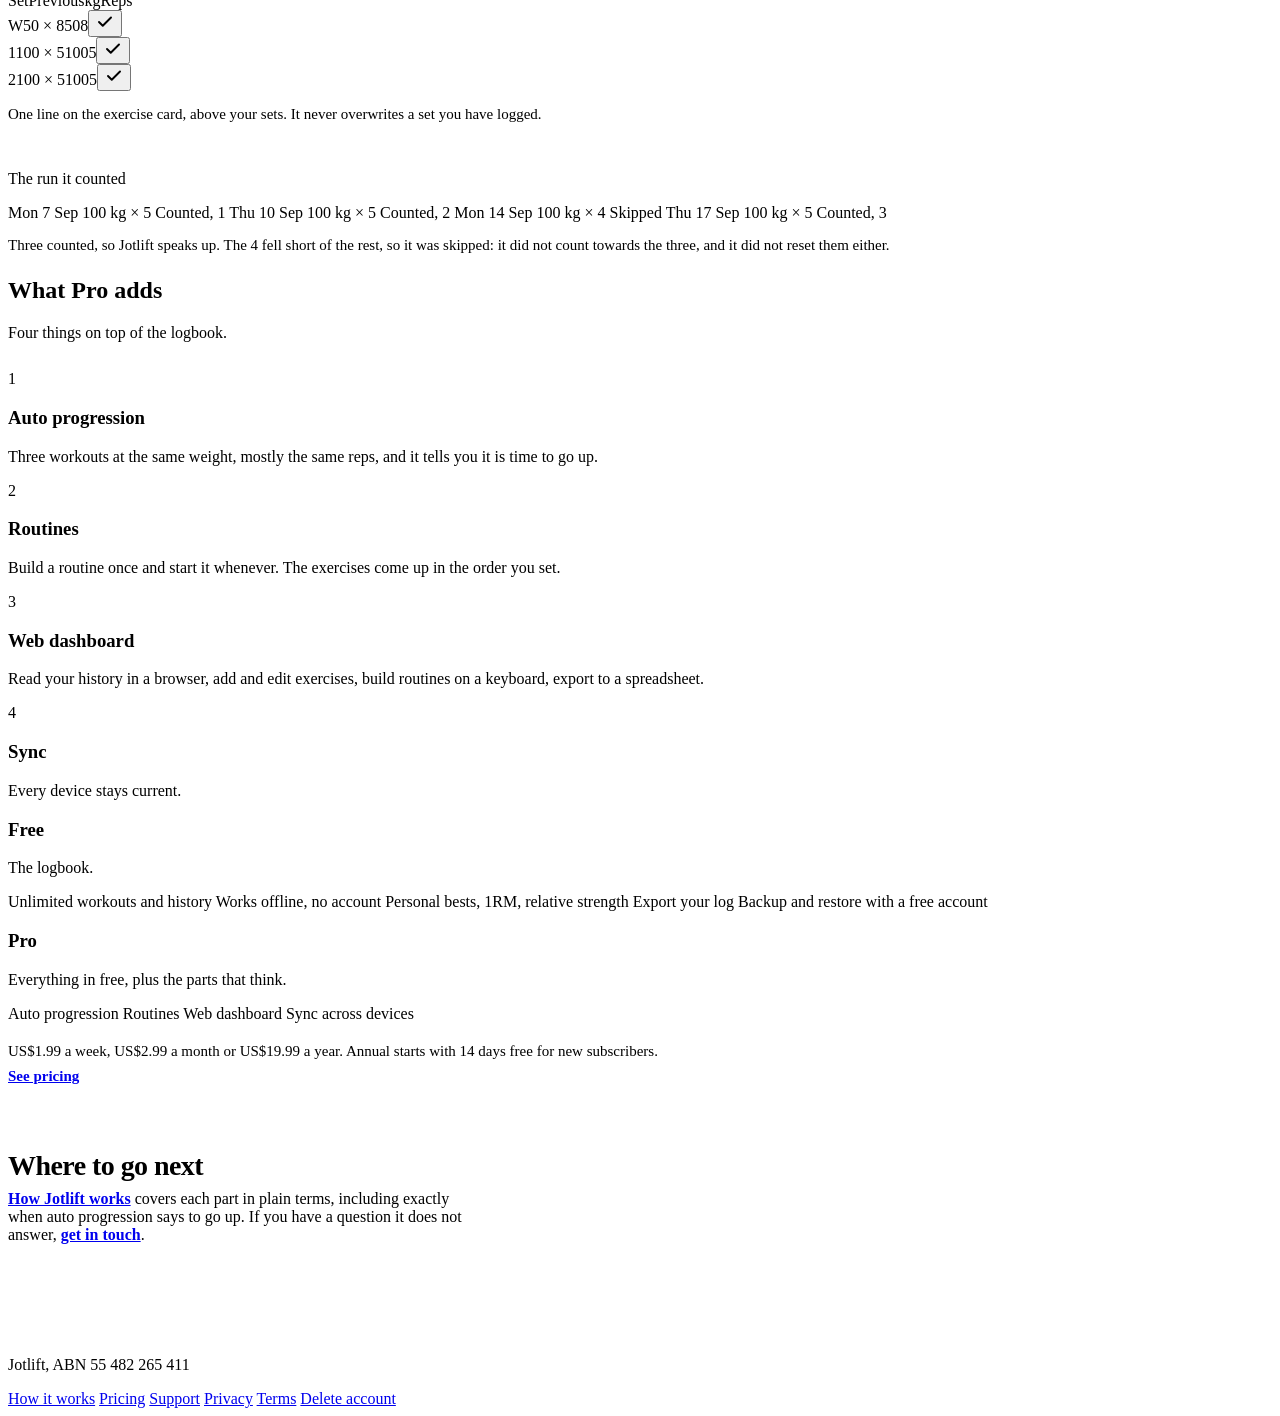
==== commit 01c86bd6: "feat(home): the new captures in a drawn iPhone, and the app's exercise card Seven subjects, light an" ====
--- a/index.html
+++ b/index.html
@@ -1,5 +1,5 @@
 <!DOCTYPE html>
-<html lang="en" data-app="jotlift" data-theme="dark">
+<html lang="en" data-app="jotlift">
 <head>
 <meta charset="utf-8">
 <!-- Content Security Policy. Nothing here loads a third-party script, so every
@@ -48,7 +48,7 @@
 <header class="site-header">
   <div class="site-header__inner">
     <a class="wordmark" href="/">
-      <svg width="24" height="24" viewBox="0 0 100 100" fill="none" aria-hidden="true"><g transform="translate(10,10) scale(0.8)"><path d="M67 26 L67 58 C67 73 56 81 46 81 C36 81 30 74 30 66" fill="none" stroke="var(--color-accent)" stroke-width="12.5" stroke-linecap="round" stroke-linejoin="round"/></g></svg>
+      <svg width="24" height="24" viewBox="0 0 100 100" fill="none" aria-hidden="true"><g transform="translate(10,10) scale(0.8)"><path d="M67 26 L67 58 C67 73 56 81 46 81 C36 81 30 74 30 66" fill="none" stroke="var(--color-brand)" stroke-width="12.5" stroke-linecap="round" stroke-linejoin="round"/></g></svg>
       <span class="wordmark__text">Jot<span>lift</span></span>
     </a>
     <nav class="site-nav" aria-label="Main">
@@ -80,28 +80,71 @@
     </div>
 
     <!--
-      The phone. Four real captures from the app, walked on one track. Each
-      capture carries the app's own chrome, including the Liquid Glass tab bar,
-      so the page never redraws it. Their own top band is replaced by the drawn
-      one below, on the same canvas colour the captures use, so nothing reads
-      as cropped.
+      The phone. Seven real captures from the app, in a drawn iPhone at their own
+      1206 x 2622. Each capture carries the app's own chrome, including its tab
+      bar, so the page never redraws it. Their status band was painted out on
+      export (it held a live clock, a charging battery and two live activities)
+      and the clean one below is drawn over it, the same on every screen.
+      With JavaScript off the first screen shows, in the device's appearance.
     -->
-    <div class="phone-col">
+    <div class="phone-col" data-hero>
       <div class="phone">
-        <div class="phone__status">
-          <span class="phone__clock">7:00</span>
-          <span class="phone__island"></span>
-          <span class="phone__meters">
-            <svg width="17" height="11" viewBox="0 0 17 11" aria-hidden="true"><rect x="0" y="7.5" width="3" height="3.5" rx="1" fill="currentColor"/><rect x="4.6" y="5.5" width="3" height="5.5" rx="1" fill="currentColor"/><rect x="9.2" y="3" width="3" height="8" rx="1" fill="currentColor"/><rect x="13.8" y="0" width="3" height="11" rx="1" fill="currentColor" opacity="0.35"/></svg>
-            <svg width="15" height="11" viewBox="0 0 15 11" fill="none" stroke="currentColor" stroke-width="1.7" stroke-linecap="round" aria-hidden="true"><path d="M1 3.6a9.4 9.4 0 0 1 13 0"/><path d="M3.7 6.3a5.6 5.6 0 0 1 7.6 0"/><circle cx="7.5" cy="9.4" r="1.1" fill="currentColor" stroke="none"/></svg>
-            <svg width="23" height="11" viewBox="0 0 24 12" aria-hidden="true"><rect x="0.5" y="0.5" width="20" height="11" rx="3" fill="none" stroke="currentColor" stroke-opacity="0.45"/><rect x="2" y="2" width="15" height="8" rx="1.5" fill="currentColor"/><rect x="21.5" y="4" width="1.5" height="4" rx="0.75" fill="currentColor" opacity="0.45"/></svg>
-          </span>
-        </div>
-        <div class="phone__viewport">
-          <div class="phone__track" data-hero-track></div>
-        </div>
-      </div>
-      <div class="phone__dots" data-hero-dots role="tablist" aria-label="App screens"></div>
+        <div class="phone__screen" data-hero-screen>
+          <div class="phone__panel" data-shot="logger">
+            <picture>
+              <source media="(prefers-color-scheme: dark)" srcset="/assets/img/screens/logger-dark.webp">
+              <img src="/assets/img/screens/logger-light.webp" width="1206" height="2622" alt="Logging a set, in the Jotlift app" decoding="async">
+            </picture>
+          </div>
+          <div class="phone__panel" data-shot="exercise-page" hidden>
+            <picture>
+              <source media="(prefers-color-scheme: dark)" srcset="/assets/img/screens/exercise-page-dark.webp">
+              <img src="/assets/img/screens/exercise-page-light.webp" width="1206" height="2622" alt="Progress by exercise, in the Jotlift app" loading="lazy" decoding="async">
+            </picture>
+          </div>
+          <div class="phone__panel" data-shot="routines" hidden>
+            <picture>
+              <source media="(prefers-color-scheme: dark)" srcset="/assets/img/screens/routines-dark.webp">
+              <img src="/assets/img/screens/routines-light.webp" width="1206" height="2622" alt="Routines, in the Jotlift app" loading="lazy" decoding="async">
+            </picture>
+          </div>
+          <div class="phone__panel" data-shot="history-log" hidden>
+            <picture>
+              <source media="(prefers-color-scheme: dark)" srcset="/assets/img/screens/history-log-dark.webp">
+              <img src="/assets/img/screens/history-log-light.webp" width="1206" height="2622" alt="Workout history, in the Jotlift app" loading="lazy" decoding="async">
+            </picture>
+          </div>
+          <div class="phone__panel" data-shot="workout-detail" hidden>
+            <picture>
+              <source media="(prefers-color-scheme: dark)" srcset="/assets/img/screens/workout-detail-dark.webp">
+              <img src="/assets/img/screens/workout-detail-light.webp" width="1206" height="2622" alt="A finished workout, in the Jotlift app" loading="lazy" decoding="async">
+            </picture>
+          </div>
+          <div class="phone__panel" data-shot="exercises" hidden>
+            <picture>
+              <source media="(prefers-color-scheme: dark)" srcset="/assets/img/screens/exercises-dark.webp">
+              <img src="/assets/img/screens/exercises-light.webp" width="1206" height="2622" alt="Your exercise library, in the Jotlift app" loading="lazy" decoding="async">
+            </picture>
+          </div>
+          <div class="phone__panel" data-shot="workout" hidden>
+            <picture>
+              <source media="(prefers-color-scheme: dark)" srcset="/assets/img/screens/workout-dark.webp">
+              <img src="/assets/img/screens/workout-light.webp" width="1206" height="2622" alt="Ready to start, in the Jotlift app" loading="lazy" decoding="async">
+            </picture>
+          </div>
+          <div class="phone__status" aria-hidden="true">
+            <span class="phone__clock">9:41</span>
+            <span class="phone__island"></span>
+            <span class="phone__meters">
+              <svg viewBox="0 0 18 12"><rect x="0" y="8" width="3" height="4" rx="1" fill="currentColor"/><rect x="5" y="5.5" width="3" height="6.5" rx="1" fill="currentColor"/><rect x="10" y="3" width="3" height="9" rx="1" fill="currentColor"/><rect x="15" y="0" width="3" height="12" rx="1" fill="currentColor"/></svg>
+              <svg viewBox="0 0 16 12"><path d="M8 2.2c2.4 0 4.6.9 6.3 2.5l1.2-1.3A10.9 10.9 0 0 0 8 .4C5.2.4 2.5 1.5.5 3.4l1.2 1.3A9.1 9.1 0 0 1 8 2.2Zm0 3.6c1.4 0 2.7.5 3.7 1.4l1.2-1.3a7.3 7.3 0 0 0-9.8 0l1.2 1.3c1-.9 2.3-1.4 3.7-1.4Zm0 3.5c-.5 0-1 .2-1.3.5L8 11.6l1.3-1.8c-.3-.3-.8-.5-1.3-.5Z" fill="currentColor"/></svg>
+              <svg viewBox="0 0 27 12"><rect x=".5" y=".5" width="23" height="11" rx="3.5" fill="none" stroke="currentColor" stroke-opacity=".4"/><rect x="2" y="2" width="20" height="8" rx="2" fill="currentColor"/><path d="M25 4v4c.8-.3 1.4-1.1 1.4-2S25.8 4.3 25 4Z" fill="currentColor" fill-opacity=".4"/></svg>
+            </span>
+          </div>
+        </div>
+      </div>
+      <p class="phone__caption" aria-live="polite" data-hero-caption>Logging a set</p>
+      <div class="phone__dots" data-hero-dots role="group" aria-label="App screens"></div>
     </div>
   </section>
 
@@ -137,55 +180,64 @@
         <p class="eyebrow">Pro &middot; the headline</p>
         <h2 class="display h-lead">Auto progression tells you when to go up</h2>
         <p style="margin:0 0 24px;font-size:19px;line-height:1.5;max-width:44ch;color:var(--color-text)">Three workouts at the same weight, mostly hitting the same reps, and Jotlift tells you it is time to go up. That is the whole rule.</p>
-        <div class="rules">
+        <div class="card rules">
           <div class="rule">
-            <span class="rule__n">01</span>
+            <svg width="22" height="22" viewBox="0 0 24 24" fill="none" stroke="currentColor" stroke-width="1.8" stroke-linecap="round" stroke-linejoin="round" aria-hidden="true"><circle cx="12" cy="12" r="9"/><path d="m8.5 12.5 2.5 2.5 4.5-5"/></svg>
             <p><strong>It shows the count it is working from.</strong> You can check it against your own history.</p>
           </div>
           <div class="rule">
-            <span class="rule__n">02</span>
+            <svg width="22" height="22" viewBox="0 0 24 24" fill="none" stroke="currentColor" stroke-width="1.8" stroke-linecap="round" stroke-linejoin="round" aria-hidden="true"><circle cx="12" cy="12" r="9"/><path d="m8.5 12.5 2.5 2.5 4.5-5"/></svg>
             <p><strong>It never lowers a weight.</strong> A lighter day neither counts towards the three nor resets them.</p>
           </div>
           <div class="rule">
-            <span class="rule__n">03</span>
+            <svg width="22" height="22" viewBox="0 0 24 24" fill="none" stroke="currentColor" stroke-width="1.8" stroke-linecap="round" stroke-linejoin="round" aria-hidden="true"><circle cx="12" cy="12" r="9"/><path d="m8.5 12.5 2.5 2.5 4.5-5"/></svg>
             <p><strong>It does not tell you what to lift.</strong> The next set comes up greyed, ready to change, and Jotlift defers to whatever you actually log.</p>
           </div>
         </div>
       </div>
-      <div style="display:flex;flex-direction:column;gap:16px">
-        <div class="card" style="padding:26px">
-          <p class="eyebrow" style="margin-bottom:16px">What you see</p>
-          <div class="whyline">
-            <svg width="22" height="22" viewBox="0 0 24 24" fill="none" stroke="currentColor" stroke-width="1.8" stroke-linecap="round" stroke-linejoin="round" aria-hidden="true"><path d="M12 19V5M6 11l6-6 6 6"/></svg>
-            <div>
-              <p class="whyline__title">Increase weight</p>
-              <p class="whyline__count">Three sessions at 60 kg</p>
+      <div style="display:flex;flex-direction:column;gap:28px">
+        <div>
+          <p class="eyebrow">What you see</p>
+          <!-- The app's exercise card as the logger draws it: the engine's line in
+               its well under the name, then the sets. -->
+          <div class="card ex-card">
+            <div class="ex-card__head"><h3 class="ex-card__name">Bench press</h3><span class="ex-card__meta">3 sets</span></div>
+            <div class="whyline">
+              <svg width="20" height="20" viewBox="0 0 24 24" fill="none" stroke="currentColor" stroke-width="2" stroke-linecap="round" stroke-linejoin="round" role="img" aria-label="Ready to increase"><circle cx="12" cy="12" r="9"/><path d="M12 16.5V8"/><path d="m8.5 11.5 3.5-3.5 3.5 3.5"/></svg>
+              <p class="whyline__title">Increase weight. 3 workouts at 100 kg. Aiming for 5 reps.</p>
+              <span class="whyline__marks" role="img" aria-label="3 of 3 counted"><i></i><i></i><i></i></span>
             </div>
-          </div>
-          <p style="margin:16px 0 0;font-size:15px;line-height:1.55" class="quiet">One row at the bottom of the exercise card. It never overwrites a set you have logged.</p>
-        </div>
-        <div class="card" style="padding:26px">
-          <p class="eyebrow" style="margin-bottom:12px">The run it counted</p>
+            <div class="setgrid" data-setgrid>
+              <span class="setgrid__h setgrid__h--c">Set</span><span class="setgrid__h">Previous</span><span class="setgrid__h setgrid__h--c">kg</span><span class="setgrid__h setgrid__h--c">Reps</span><span></span>
+              <div class="setrow setrow--logged"><span class="setrow__n">W</span><span class="setrow__prev">50 &times; 8</span><span class="setrow__cell"><span>50</span></span><span class="setrow__cell"><span>8</span></span><span class="setrow__tick"><button class="tick" type="button" aria-pressed="true" aria-label="Warmup set logged" data-tick><svg width="18" height="18" viewBox="0 0 24 24" fill="none" stroke="currentColor" stroke-width="2.6" stroke-linecap="round" stroke-linejoin="round" aria-hidden="true"><path d="M20 6 9 17l-5-5"/></svg></button></span></div>
+              <div class="setrow setrow--logged"><span class="setrow__n">1</span><span class="setrow__prev">100 &times; 5</span><span class="setrow__cell"><span>100</span></span><span class="setrow__cell"><span>5</span></span><span class="setrow__tick"><button class="tick" type="button" aria-pressed="true" aria-label="Set 1 logged" data-tick><svg width="18" height="18" viewBox="0 0 24 24" fill="none" stroke="currentColor" stroke-width="2.6" stroke-linecap="round" stroke-linejoin="round" aria-hidden="true"><path d="M20 6 9 17l-5-5"/></svg></button></span></div>
+              <div class="setrow setrow--ghost"><span class="setrow__n">2</span><span class="setrow__prev">100 &times; 5</span><span class="setrow__cell"><span>100</span></span><span class="setrow__cell"><span>5</span></span><span class="setrow__tick"><button class="tick" type="button" aria-pressed="false" aria-label="Log set 2" data-tick><svg width="18" height="18" viewBox="0 0 24 24" fill="none" stroke="currentColor" stroke-width="2.6" stroke-linecap="round" stroke-linejoin="round" aria-hidden="true"><path d="M20 6 9 17l-5-5"/></svg></button></span></div>
+            </div>
+          </div>
+          <p style="margin:12px 0 0;font-size:15px;line-height:1.55" class="quiet">One line on the exercise card, above your sets. It never overwrites a set you have logged.</p>
+        </div>
+        <div>
+          <p class="eyebrow">The run it counted</p>
           <!-- One grid, three columns sized once, so the weights line up down
-               the page instead of per row. -->
-          <div class="run">
-            <span class="run__date">Mon 18 Aug</span>
-            <span class="run__load">60 kg &times; 8</span>
+               the card instead of per row. -->
+          <div class="card run">
+            <span class="run__date">Mon 7 Sep</span>
+            <span class="run__load">100 kg &times; 5</span>
             <span class="run__note">Counted, 1</span>
 
-            <span class="run__date">Thu 21 Aug</span>
-            <span class="run__load">60 kg &times; 8</span>
+            <span class="run__date">Thu 10 Sep</span>
+            <span class="run__load">100 kg &times; 5</span>
             <span class="run__note">Counted, 2</span>
 
-            <span class="run__date run__row--skipped" style="opacity:0.6">Mon 25 Aug</span>
-            <span class="run__load" style="opacity:0.6">60 kg &times; 7</span>
-            <span class="run__note" style="opacity:0.6;font-weight:400">Skipped</span>
-
-            <span class="run__date">Thu 28 Aug</span>
-            <span class="run__load">60 kg &times; 8</span>
+            <span class="run__date is-skipped">Mon 14 Sep</span>
+            <span class="run__load is-skipped">100 kg &times; 4</span>
+            <span class="run__note is-skipped">Skipped</span>
+
+            <span class="run__date">Thu 17 Sep</span>
+            <span class="run__load">100 kg &times; 5</span>
             <span class="run__note run__note--final">Counted, 3</span>
           </div>
-          <p style="margin:16px 0 0;font-size:15px;line-height:1.55" class="quiet">Three counted, so Jotlift speaks up. The 7 was lighter than the rest, so it was skipped: it did not count towards the three, and it did not reset them either.</p>
+          <p style="margin:12px 0 0;font-size:15px;line-height:1.55" class="quiet">Three counted, so Jotlift speaks up. The 4 fell short of the rest, so it was skipped: it did not count towards the three, and it did not reset them either.</p>
         </div>
       </div>
     </div>
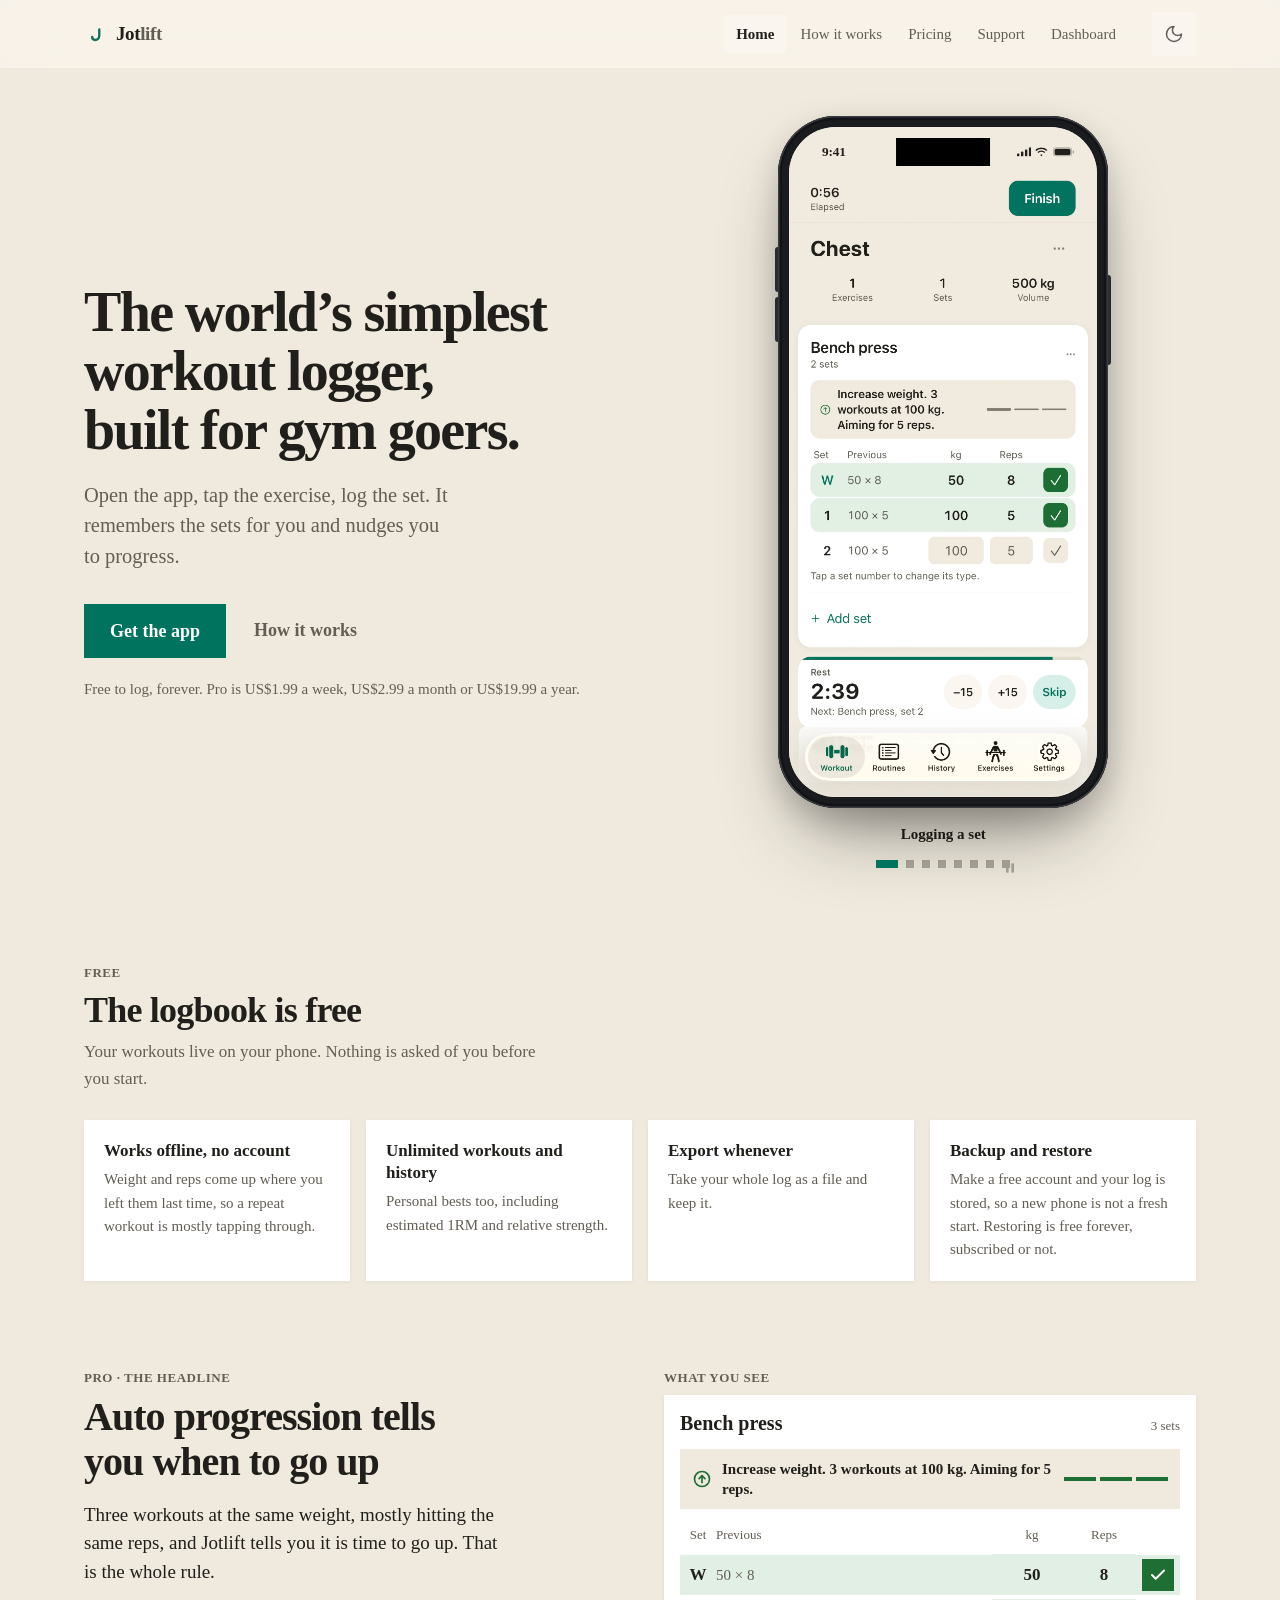
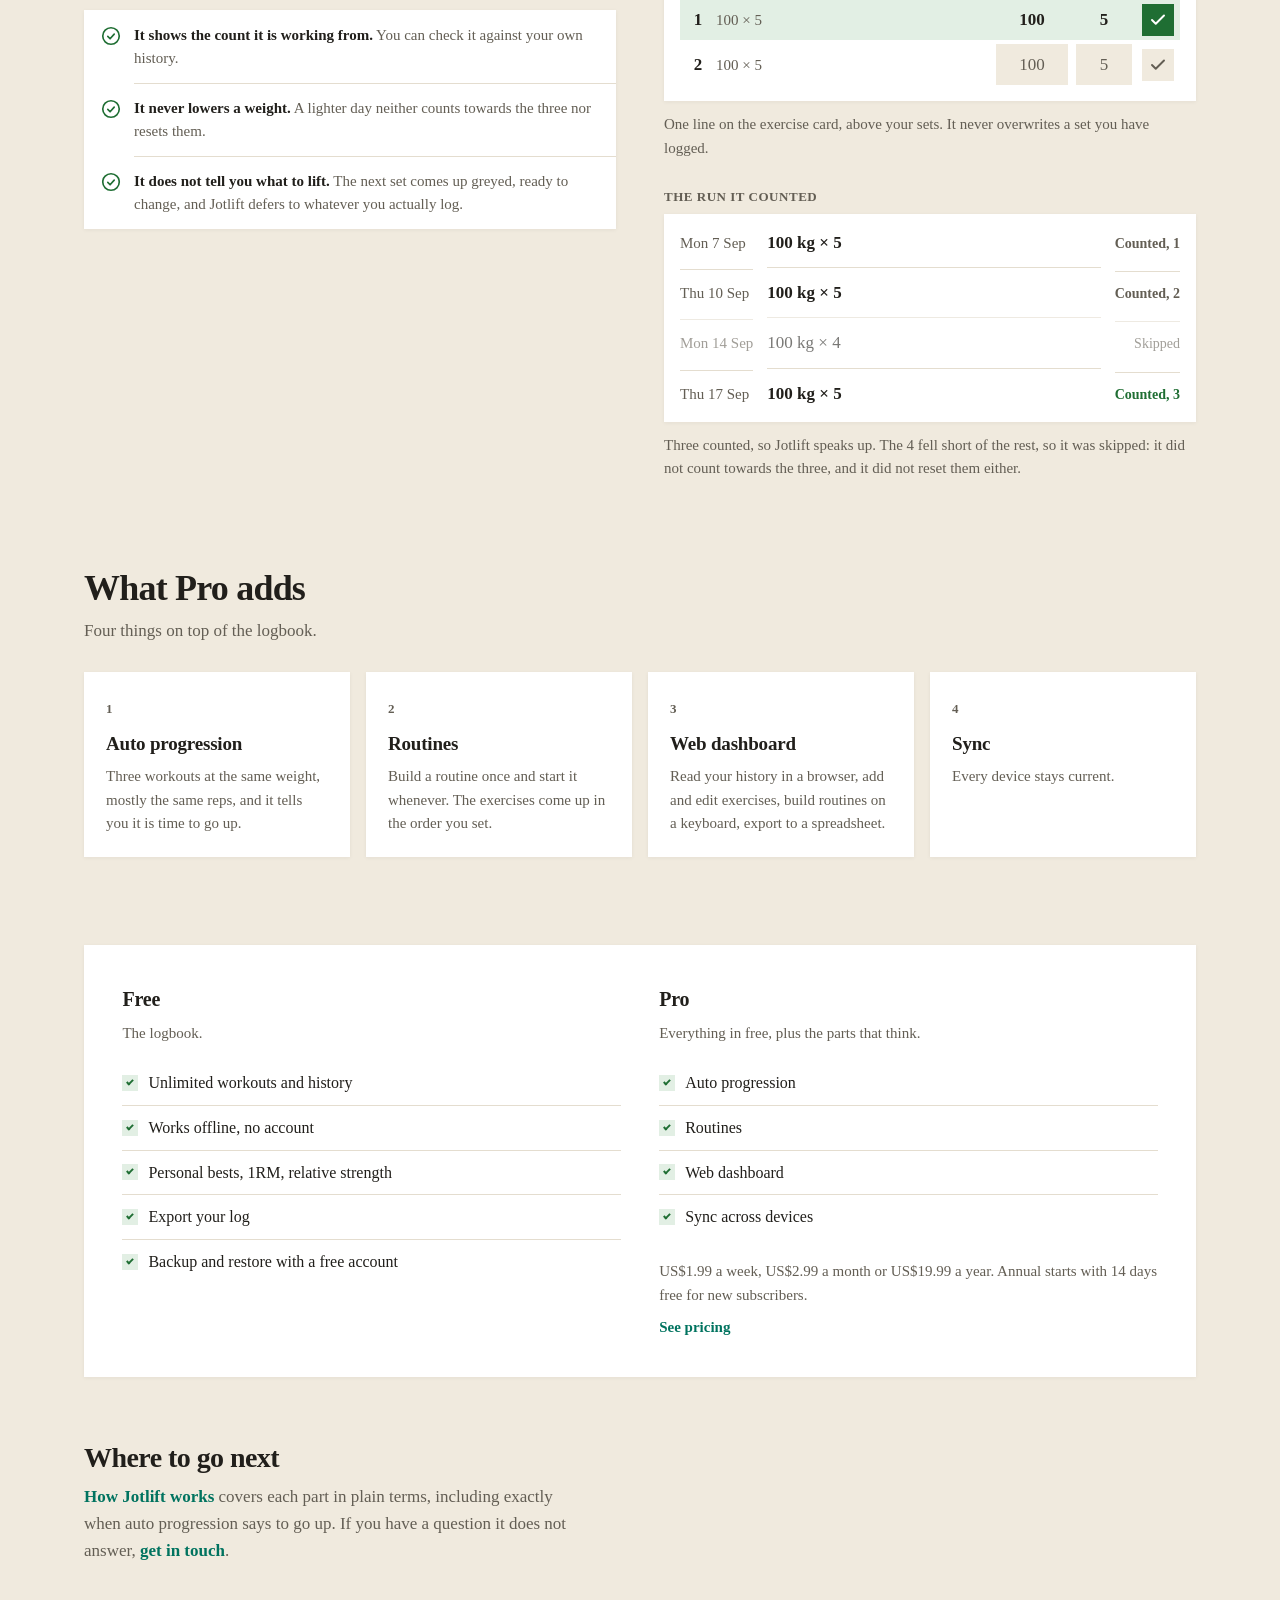
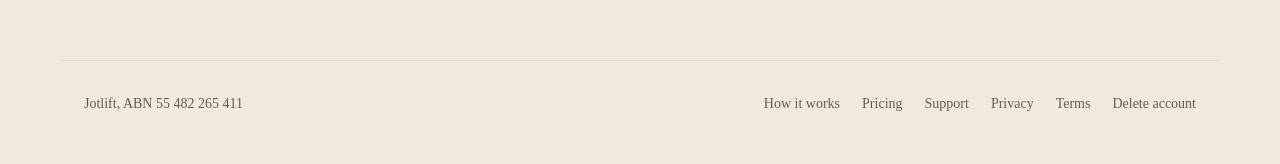
==== commit b5c07cd7: "fix: review findings on History, the hero walk and accessibility - History folds an exercise placed " ====
--- a/index.html
+++ b/index.html
@@ -143,7 +143,7 @@
           </div>
         </div>
       </div>
-      <p class="phone__caption" aria-live="polite" data-hero-caption>Logging a set</p>
+      <p class="phone__caption" aria-live="off" data-hero-caption>Logging a set</p>
       <div class="phone__dots" data-hero-dots role="group" aria-label="App screens"></div>
     </div>
   </section>
@@ -205,7 +205,7 @@
             <div class="whyline">
               <svg width="20" height="20" viewBox="0 0 24 24" fill="none" stroke="currentColor" stroke-width="2" stroke-linecap="round" stroke-linejoin="round" role="img" aria-label="Ready to increase"><circle cx="12" cy="12" r="9"/><path d="M12 16.5V8"/><path d="m8.5 11.5 3.5-3.5 3.5 3.5"/></svg>
               <p class="whyline__title">Increase weight. 3 workouts at 100 kg. Aiming for 5 reps.</p>
-              <span class="whyline__marks" role="img" aria-label="3 of 3 counted"><i></i><i></i><i></i></span>
+              <span class="whyline__marks" role="img" aria-label="3 of 3 workouts counted."><i></i><i></i><i></i></span>
             </div>
             <div class="setgrid" data-setgrid>
               <span class="setgrid__h setgrid__h--c">Set</span><span class="setgrid__h">Previous</span><span class="setgrid__h setgrid__h--c">kg</span><span class="setgrid__h setgrid__h--c">Reps</span><span></span>
--- a/assets/css/site.css
+++ b/assets/css/site.css
@@ -0,0 +1,1326 @@
+/* Jotlift web surface: marketing site and signed-in dashboard.
+ *
+ * Built on the Jot Core design system (assets/css/tokens/, copied unmodified)
+ * with Jotlift's APP LAYER re-pointed below to the values the app actually
+ * ships, from src/theme/colors.ts, spacing.ts and motion.ts. The token file says
+ * an app re-points its own layer and changes nothing else; this is that layer.
+ *
+ * Rules carried from the app (DESIGN-OVERHAUL.md):
+ *  - The ladder steps UPWARD: canvas -> surface -> elevated.
+ *  - Content floats: a card is `elevated` + elev-1, radius 16, NO border.
+ *    A well recessed into a card steps down to `canvas`. Controls (chips,
+ *    secondary buttons, segmented tracks) sit on `surface`.
+ *  - Hairlines divide rows INSIDE a card, inset 16px. They never outline one.
+ *  - Tint scarcity: the accent marks actionable things only. Success, danger and
+ *    record (gold) are signals, never buttons. Gold only ever means a record.
+ *  - Decorative ink is for glyphs. Text is `text` or `text-quiet`.
+ *  - Section headers sit ABOVE their group: 13px semibold caps, 0.04em, quiet.
+ *  - Motion confirms, orients or rewards, never decorates, and honours Reduce
+ *    Motion. Press is 0.97 on the instant timing, released on a spring.
+ */
+
+@import "tokens/fonts.css";
+@import "tokens/colors.css";
+@import "tokens/typography.css";
+@import "tokens/spacing.css";
+@import "tokens/elevation.css";
+
+/* ==================================================== Jotlift's app layer */
+
+/* Light, the default, and the explicit light choice. */
+:root,
+:root[data-theme="light"] {
+  --color-canvas:          #F0EADE;
+  --color-surface:         #FAF6EF;
+  --color-elevated:        #FFFFFF;
+  --color-hairline:        #E4DDCF;
+  --color-scrim:           rgba(11, 11, 13, 0.4);
+
+  --color-text:            #211F1B;
+  --color-text-quiet:      #635E54;
+  --color-text-decorative: #847E70;
+  /* The logo's stroke, exactly as the icon ships it. Not the accent (UX-10). */
+  --color-brand:           #186E62;
+
+  --color-accent:          #00735F;
+  --color-accent-soft:     #D5EFE8;
+  --color-on-accent:       #FFFFFF;
+
+  --color-success:         #1F6E33;
+  --color-success-soft:    #E2EFE4;
+  --color-danger:          #BC3B30;
+  --color-danger-soft:     #F8E5E2;
+  --color-record:          #8F5B00;
+  --color-record-soft:     #F7E7C4;
+  --color-destructive-bg:  #BC3B30;
+  --color-destructive-fg:  #FFFFFF;
+
+  --elev-1: 0 1px 4px rgba(33, 31, 27, 0.06);
+  --elev-2: 0 4px 12px rgba(33, 31, 27, 0.10);
+  --elev-3: 0 12px 32px rgba(33, 31, 27, 0.16);
+  --glass:  rgba(250, 246, 239, 0.72);
+  color-scheme: light;
+}
+
+/* Dark: the explicit choice, and the device's setting when nobody has chosen.
+   The two blocks carry the same values. */
+:root[data-theme="dark"] {
+  --color-canvas:          #17181C;
+  --color-surface:         #212329;
+  --color-elevated:        #262931;
+  --color-hairline:        #2E3036;
+  --color-scrim:           rgba(11, 11, 13, 0.4);
+  --color-text:            #ECEDEF;
+  --color-text-quiet:      #9A9DA5;
+  --color-text-decorative: #6E727A;
+  --color-brand:           #57B3A2;
+  --color-accent:          #3FD1B0;
+  --color-accent-soft:     #123A31;
+  --color-on-accent:       #17181C;
+  --color-success:         #5BC46E;
+  --color-success-soft:    #17301F;
+  --color-danger:          #FF6B60;
+  --color-danger-soft:     #371B1A;
+  --color-record:          #F5C15A;
+  --color-record-soft:     #3A2C10;
+  --color-destructive-bg:  #371B1A;
+  --color-destructive-fg:  #FF6B60;
+  --elev-1: 0 3px 10px rgba(0, 0, 0, 0.34);
+  --elev-2: 0 6px 16px rgba(0, 0, 0, 0.44);
+  --elev-3: 0 14px 36px rgba(0, 0, 0, 0.52);
+  --glass:  rgba(33, 35, 41, 0.66);
+  color-scheme: dark;
+}
+@media (prefers-color-scheme: dark) {
+  :root:not([data-theme="light"]) {
+    --color-canvas:          #17181C;
+    --color-surface:         #212329;
+    --color-elevated:        #262931;
+    --color-hairline:        #2E3036;
+    --color-scrim:           rgba(11, 11, 13, 0.4);
+    --color-text:            #ECEDEF;
+    --color-text-quiet:      #9A9DA5;
+    --color-text-decorative: #6E727A;
+    --color-brand:           #57B3A2;
+    --color-accent:          #3FD1B0;
+    --color-accent-soft:     #123A31;
+    --color-on-accent:       #17181C;
+    --color-success:         #5BC46E;
+    --color-success-soft:    #17301F;
+    --color-danger:          #FF6B60;
+    --color-danger-soft:     #371B1A;
+    --color-record:          #F5C15A;
+    --color-record-soft:     #3A2C10;
+    --color-destructive-bg:  #371B1A;
+    --color-destructive-fg:  #FF6B60;
+    --elev-1: 0 3px 10px rgba(0, 0, 0, 0.34);
+    --elev-2: 0 6px 16px rgba(0, 0, 0, 0.44);
+    --elev-3: 0 14px 36px rgba(0, 0, 0, 0.52);
+    --glass:  rgba(33, 35, 41, 0.66);
+    color-scheme: dark;
+  }
+}
+
+/* Motion, from src/theme/motion.ts. The ceiling is 500ms. */
+:root {
+  --motion-instant:  80ms;
+  --motion-quick:    180ms;
+  --motion-standard: 320ms;
+  --motion-emphasis: 480ms;
+  --ease-decel:      cubic-bezier(0, 0, 0.2, 1);   /* chips, ticks, small state */
+  --ease-decel-in:   cubic-bezier(0.2, 0, 0, 1);   /* screen push, sheet rise */
+  /* The instant spring {24, 600, 1}: back to rest by ~190ms, 0.5% overshoot. */
+  --ease-press:      cubic-bezier(0.25, 1.1, 0.4, 1);
+  /* The emphasis spring {16, 170, 1}: peak and end moments only. */
+  --ease-reward:     cubic-bezier(0.34, 1.56, 0.64, 1);
+}
+
+/* ============================================================ reset + ground */
+
+*, *::before, *::after { box-sizing: border-box; }
+
+html, body { margin: 0; padding: 0; }
+
+body {
+  min-height: 100vh;
+  background: var(--color-canvas);
+  color: var(--color-text);
+  font-family: var(--font-text);
+  font-size: 17px;
+  line-height: 1.6;
+  -webkit-font-smoothing: antialiased;
+  text-rendering: optimizeLegibility;
+}
+
+/* The theme cross-fade. Only the properties that carry the palette. */
+.jotx, .jotx * {
+  transition: background-color var(--motion-standard) var(--ease-decel-in),
+              color var(--motion-standard) var(--ease-decel-in),
+              border-color var(--motion-standard) var(--ease-decel-in),
+              box-shadow var(--motion-standard) var(--ease-decel-in);
+}
+
+a { color: var(--color-accent); text-decoration: none; }
+a:hover { text-decoration: underline; text-underline-offset: 3px; }
+
+img { max-width: 100%; }
+
+
+.sr-only {
+  position: absolute; width: 1px; height: 1px; padding: 0; margin: -1px;
+  overflow: hidden; clip: rect(0 0 0 0); white-space: nowrap; border: 0;
+}
+
+.skip-link {
+  position: absolute; left: -9999px; top: 0; z-index: 100;
+  padding: 12px 18px; border-radius: var(--radius-md);
+  background: var(--color-elevated); color: var(--color-text);
+  box-shadow: var(--elev-2); font-size: 15px; font-weight: 600;
+}
+.skip-link:focus { left: 16px; top: 16px; text-decoration: none; }
+
+:focus-visible { outline: 2px solid var(--color-accent); outline-offset: 2px; border-radius: 4px; }
+/* A full-bleed row inside a card that clips its corners draws its ring inside. */
+.session__toggle:focus-visible, .ex-row:focus-visible, .best-row:focus-visible,
+.pick-row:focus-within, .account-row :focus-visible, .routine-open:focus-visible { outline-offset: -2px; }
+
+[hidden] { display: none !important; }
+
+.shell { width: min(1160px, 100%); margin: 0 auto; padding-left: 24px; padding-right: 24px; }
+.shell-prose { width: min(760px, 100%); margin: 0 auto; padding-left: 24px; padding-right: 24px; }
+.shell-legal { width: min(720px, 100%); margin: 0 auto; padding-left: 24px; padding-right: 24px; }
+.shell-pricing { width: min(1000px, 100%); margin: 0 auto; padding-left: 24px; padding-right: 24px; }
+.shell-dash { width: min(1160px, 100%); margin: 0 auto; padding-left: 24px; padding-right: 24px; }
+
+/* ==================================================================== header */
+
+/* Chrome floats above content. The solid tone is the foundation; the blur is
+   the enhancement, and turning it off changes nothing but how nice it looks. */
+.site-header { position: sticky; top: 0; z-index: 40; background: var(--color-canvas); }
+@supports ((backdrop-filter: blur(1px)) or (-webkit-backdrop-filter: blur(1px))) {
+  .site-header {
+    background: var(--glass);
+    backdrop-filter: saturate(170%) blur(20px);
+    -webkit-backdrop-filter: saturate(170%) blur(20px);
+  }
+}
+@media (prefers-reduced-transparency: reduce) {
+  .site-header { background: var(--color-canvas); backdrop-filter: none; -webkit-backdrop-filter: none; }
+}
+
+.site-header__inner {
+  width: min(1160px, 100%); margin: 0 auto; padding: 12px 24px;
+  display: flex; align-items: center; gap: 24px;
+}
+
+.wordmark { display: flex; align-items: center; gap: 8px; flex: 0 0 auto; }
+.wordmark:hover { text-decoration: none; }
+.wordmark__text { font-size: 19px; font-weight: 700; letter-spacing: -0.02em; color: var(--color-text); }
+.wordmark__text span { color: var(--color-text-quiet); font-weight: 600; }
+
+.site-nav { flex: 1; display: flex; flex-wrap: wrap; gap: 4px 2px; justify-content: flex-end; align-items: center; }
+.site-nav a {
+  padding: 7px 12px; border-radius: var(--radius-pill);
+  font-size: 15px; font-weight: 500; white-space: nowrap;
+  color: var(--color-text-quiet);
+}
+.site-nav a:hover { color: var(--color-text); text-decoration: none; }
+.site-nav a[aria-current="page"] { color: var(--color-text); font-weight: 600; background: var(--color-surface); }
+
+.theme-toggle {
+  flex: 0 0 auto; width: 44px; height: 44px;
+  display: inline-flex; align-items: center; justify-content: center;
+  border: none; border-radius: var(--radius-pill);
+  background: var(--color-surface); color: var(--color-text-quiet); cursor: pointer;
+}
+.theme-toggle:hover { color: var(--color-text); }
+.theme-toggle svg { display: block; }
+/* One button, two glyphs: the glyph shows what a press gets you. */
+.theme-toggle .icon-sun { display: none; }
+.theme-toggle .icon-moon { display: block; }
+:root[data-theme="dark"] .theme-toggle .icon-sun { display: block; }
+:root[data-theme="dark"] .theme-toggle .icon-moon { display: none; }
+@media (prefers-color-scheme: dark) {
+  :root:not([data-theme]) .theme-toggle .icon-sun { display: block; }
+  :root:not([data-theme]) .theme-toggle .icon-moon { display: none; }
+}
+
+/* ==================================================================== footer */
+
+.site-footer { background: var(--color-canvas); }
+.site-footer__inner {
+  width: min(1160px, 100%); margin: 0 auto; padding: 32px 24px 48px;
+  display: flex; flex-wrap: wrap; gap: 20px 40px;
+  align-items: flex-start; justify-content: space-between;
+  border-top: 1px solid var(--color-hairline);
+}
+.site-footer p { margin: 0; font-size: 14px; color: var(--color-text-quiet); }
+.site-footer nav { display: flex; flex-wrap: wrap; gap: 8px 22px; font-size: 14px; }
+.site-footer nav a { color: var(--color-text-quiet); }
+.site-footer nav a:hover { color: var(--color-text); text-decoration: none; }
+
+/* ================================================================ components */
+
+/* Press (src/ui/Pressable.tsx): 0.97 on the instant timing, released on the
+   instant spring. Rows use the highlight press instead: an opacity dip. */
+.btn, .chip, .stepper button, .theme-toggle, .oauth, .prg-picker__button,
+.routine-card, .cal__nav button, .dash-tabbar button {
+  transition: transform 190ms var(--ease-press),
+              background-color var(--motion-standard) var(--ease-decel-in),
+              color var(--motion-standard) var(--ease-decel-in),
+              box-shadow var(--motion-standard) var(--ease-decel-in);
+}
+.btn:active, .chip:active, .stepper button:active, .theme-toggle:active, .oauth:active,
+.prg-picker__button:active, .routine-card:active, .cal__nav button:active, .dash-tabbar button:active {
+  transform: scale(0.97); transition-duration: var(--motion-instant); transition-timing-function: linear;
+}
+.btn[disabled]:active, .stepper button[disabled]:active { transform: none; }
+
+/* Hit areas. A control drawn smaller than 44px still answers a 44px press
+   (Pressable.tsx's hitSlop); what is drawn does not change. */
+.chip, .segmented button, .btn--sm, .stepper button, .tick, .day--on, .cal__nav button { position: relative; }
+.chip::after, .segmented button::after, .btn--sm::after, .stepper button::after { content: ""; position: absolute; inset: -4px 0; }
+.tick::after, .day--on::after { content: ""; position: absolute; inset: -6px; }
+
+/* Button (src/ui/Button.tsx). Accent is spent here, sparingly. */
+.btn {
+  display: inline-flex; align-items: center; justify-content: center; gap: 8px;
+  min-width: 44px; min-height: 46px; padding: 12px 20px;
+  font-family: var(--font-text); font-size: 17px; font-weight: 600; line-height: 22px;
+  border-radius: var(--radius-md); border: 0;
+  background: var(--color-accent); color: var(--color-on-accent);
+  cursor: pointer; user-select: none; text-decoration: none;
+  -webkit-tap-highlight-color: transparent;
+}
+.btn:hover { text-decoration: none; }
+.btn[disabled], .btn[aria-disabled="true"] { opacity: 0.4; cursor: default; }
+.btn--sm { min-height: 36px; padding: 7px 14px; font-size: 15px; line-height: 20px; border-radius: var(--radius-sm); gap: 6px; }
+.btn--lg { min-height: 54px; padding: 15px 26px; font-size: 18px; }
+/* Secondary is tonal only: a surface fill, ink label, no border. */
+.btn--secondary { background: var(--color-surface); color: var(--color-text); }
+.btn--text { background: transparent; color: var(--color-accent); padding-left: 4px; padding-right: 4px; }
+.btn--full { width: 100%; }
+/* The destructive control's pre-resolved pair (D67), and the only red fill. */
+.btn--destructive { background: var(--color-destructive-bg); color: var(--color-destructive-fg); }
+
+/* Quiet: a plain ink2 action that sits beside a primary at the same height. */
+.btn-quiet {
+  min-height: 54px; display: inline-flex; align-items: center; padding: 0 8px;
+  font-size: 18px; font-weight: 600; color: var(--color-text-quiet); cursor: pointer;
+}
+.btn-quiet:hover { color: var(--color-text); text-decoration: none; }
+
+/* Pill: a status SIGNAL, never a button. */
+.pill {
+  display: inline-flex; align-items: center; gap: 4px;
+  height: 22px; padding: 0 8px; border-radius: var(--radius-pill);
+  font-family: var(--font-text); font-size: 12px; font-weight: 600; line-height: 16px; white-space: nowrap;
+  background: var(--color-surface); color: var(--color-text-quiet);
+}
+.pill svg { flex: 0 0 auto; }
+.pill--success { background: var(--color-success-soft); color: var(--color-success); }
+.pill--accent  { background: var(--color-accent-soft);  color: var(--color-accent); }
+.pill--danger  { background: var(--color-danger-soft);  color: var(--color-danger); }
+.pill--record  { background: var(--color-record-soft);  color: var(--color-record); }
+
+/* TextField: one tone off its ground, and it keeps its hairline (C7). Fields
+   live in cards, so they sit on surface; in a canvas well they step up. */
+.field { display: flex; flex-direction: column; gap: var(--space-2); width: 100%; }
+.field__label { font-size: 15px; font-weight: 600; color: var(--color-text); }
+.field__box {
+  position: relative; display: flex; align-items: center; gap: var(--space-2);
+  background: var(--color-surface); border: 1px solid var(--color-hairline);
+  border-radius: var(--radius-md); padding: 0 var(--space-3); min-height: 48px;
+  transition: border-color var(--motion-quick) var(--ease-decel);
+}
+.field__box:focus-within { border-color: var(--color-accent); }
+.field__box > svg { flex: 0 0 auto; color: var(--color-text-decorative); }
+.field input, .field select {
+  flex: 1; min-width: 0; border: none; outline: none; background: transparent;
+  font-family: var(--font-text); font-size: 17px; color: var(--color-text);
+}
+.field input::placeholder { color: var(--color-text-quiet); }
+.field__help { font-size: 13px; color: var(--color-text-quiet); }
+/* A select draws its own chevron, since the native arrow is unstyleable. */
+.field__box:has(select)::after {
+  content: ''; position: absolute; right: 15px; top: 50%; width: 8px; height: 8px;
+  border-right: 1.8px solid var(--color-text-decorative);
+  border-bottom: 1.8px solid var(--color-text-decorative);
+  transform: translateY(-70%) rotate(45deg); pointer-events: none;
+}
+.field select { appearance: none; cursor: pointer; padding-right: 22px; }
+
+/* Search (src/ui/SearchField.tsx): magnifier, tonal fill, no border (D-9b). */
+.search {
+  display: flex; align-items: center; gap: 8px; min-height: 46px; padding: 0 12px;
+  border-radius: var(--radius-md); background: var(--color-elevated); box-shadow: var(--elev-1);
+  color: var(--color-text-decorative);
+}
+.search input {
+  flex: 1; min-width: 0; border: 0; outline: 0; background: none;
+  font-family: var(--font-text); font-size: 17px; color: var(--color-text);
+}
+.search input::placeholder { color: var(--color-text-quiet); }
+.search input::-webkit-search-cancel-button { filter: grayscale(1); }
+.search:focus-within { box-shadow: var(--elev-1), 0 0 0 2px var(--color-accent); }
+
+/* Segmented (src/ui/Segmented.tsx): a surface track, an elevated thumb that
+   slides on the quick timing, the chosen label in semibold ink. The thumb is a
+   `.seg__thumb` placed by assets/js/segmented.js; with no script, the chosen
+   segment carries the same elevated fill itself. */
+.segmented {
+  position: relative; display: inline-grid; grid-auto-flow: column; grid-auto-columns: 1fr;
+  gap: 2px; padding: 2px; border-radius: var(--radius-md); background: var(--color-surface);
+}
+.segmented button {
+  position: relative; z-index: 1; min-height: 36px; padding: 8px 16px; border: none;
+  border-radius: var(--radius-sm); background: transparent;
+  color: var(--color-text-quiet); font-family: var(--font-text);
+  font-size: 15px; font-weight: 400; line-height: 20px;
+  cursor: pointer; white-space: nowrap; -webkit-tap-highlight-color: transparent;
+}
+.segmented button[aria-selected="true"], .segmented button[aria-pressed="true"] {
+  color: var(--color-text); font-weight: 600;
+  background: var(--color-elevated); box-shadow: var(--elev-1);
+}
+.segmented.has-thumb button[aria-selected="true"], .segmented.has-thumb button[aria-pressed="true"] { background: transparent; box-shadow: none; }
+.seg__thumb {
+  position: absolute; top: 2px; bottom: 2px; left: 0; width: 0; z-index: 0;
+  border-radius: var(--radius-sm); background: var(--color-elevated); box-shadow: var(--elev-1);
+  transition: transform var(--motion-quick) var(--ease-decel), width var(--motion-quick) var(--ease-decel),
+              background-color var(--motion-standard) var(--ease-decel-in);
+}
+
+/* Chip (src/ui/Chip.tsx): surface, and when chosen accent-soft with a check. */
+.chips { display: flex; flex-wrap: wrap; gap: 8px; }
+.chip {
+  display: inline-flex; align-items: center; gap: 4px; min-height: 36px; padding: 8px 16px;
+  border: 0; border-radius: var(--radius-pill); background: var(--color-surface);
+  color: var(--color-text); font-family: var(--font-text); font-size: 15px; line-height: 20px;
+  cursor: pointer; white-space: nowrap; -webkit-tap-highlight-color: transparent;
+}
+.chip svg { display: none; flex: 0 0 auto; }
+.chip[aria-pressed="true"] { padding-left: 12px; background: var(--color-accent-soft); color: var(--color-accent); font-weight: 600; }
+.chip[aria-pressed="true"] svg { display: block; }
+
+/* Stepper (src/ui/Stepper.tsx): accent-soft buttons, the value between them. */
+.stepper { display: inline-flex; align-items: center; gap: 8px; }
+.stepper button {
+  min-width: 44px; min-height: 36px; padding: 0 12px;
+  display: inline-flex; align-items: center; justify-content: center;
+  border: none; border-radius: var(--radius-sm);
+  background: var(--color-accent-soft); color: var(--color-accent);
+  font-family: var(--font-text); font-size: 20px; font-weight: 600; line-height: 1; cursor: pointer;
+  -webkit-tap-highlight-color: transparent;
+}
+.stepper button[disabled] { background: var(--color-surface); color: var(--color-text-decorative); cursor: default; }
+.stepper__value {
+  min-width: 56px; height: 22px; overflow: hidden; text-align: center;
+  font-variant-numeric: tabular-nums; font-size: 17px; font-weight: 600; line-height: 22px; color: var(--color-text);
+}
+
+/* The digit roll (src/ui/DigitRoll.tsx): a changed number enters from one line
+   above or below, by direction, on the quick timing. */
+.roll { display: inline-block; animation: roll-up var(--motion-quick) var(--ease-decel); }
+.roll--down { animation-name: roll-down; }
+@keyframes roll-up { from { transform: translateY(70%); opacity: 0; } to { transform: none; opacity: 1; } }
+@keyframes roll-down { from { transform: translateY(-70%); opacity: 0; } to { transform: none; opacity: 1; } }
+
+/* Card (src/ui/Card.tsx): elevated + elev-1, radius 16, no border. */
+.card { background: var(--color-elevated); border-radius: var(--radius-lg); box-shadow: var(--elev-1); }
+.card--xl { border-radius: var(--radius-xl); }
+.card--pad { padding: 20px; }
+
+/* A recessed tile: a canvas square holding a glyph in decorative ink, so a
+   status is never carried by colour alone. */
+.tile {
+  display: flex; align-items: center; justify-content: center; flex: 0 0 auto;
+  background: var(--color-canvas); color: var(--color-text-decorative);
+}
+.tile--44 { width: 44px; height: 44px; border-radius: var(--radius-md); }
+.tile--32 { width: 32px; height: 32px; border-radius: var(--radius-sm); }
+
+/* A hairline dividing rows inside a card, inset to clear the leading glyph. */
+.divider-60 { position: absolute; left: 60px; right: 0; top: 0; height: 1px; background: var(--color-hairline); }
+
+/* Section header (src/ui/SectionHeader.tsx): above its group, never inside it. */
+.eyebrow {
+  margin: 0 0 8px; font-size: 13px; font-weight: 600; line-height: 18px; letter-spacing: 0.04em;
+  text-transform: uppercase; color: var(--color-text-quiet);
+}
+
+/* Notice: a non-blocking line for an outcome. */
+.notice { margin: 0 0 16px; padding: 12px 16px; border-radius: var(--radius-md); font-size: 15px; line-height: 1.5; }
+.notice--danger { background: var(--color-danger-soft); color: var(--color-danger); }
+.notice--success { background: var(--color-success-soft); color: var(--color-success); }
+.notice--success:not([hidden]) { animation: rise-in var(--motion-quick) var(--ease-decel); }
+
+/* Entering content rises 8px and fades in, on the quick timing (listMotion.ts). */
+@keyframes rise-in { from { opacity: 0; transform: translateY(-8px); } to { opacity: 1; transform: none; } }
+/* A panel opening in place rises like the app's sheet transition. */
+@keyframes sheet-in { from { opacity: 0; transform: translateY(12px); } to { opacity: 1; transform: none; } }
+@keyframes fade-in { from { opacity: 0; } to { opacity: 1; } }
+
+/* ============================================================== type helpers */
+
+.display {
+  font-family: var(--font-display); font-weight: 700;
+  letter-spacing: -0.025em; line-height: 1.12; color: var(--color-text);
+  text-wrap: balance;
+}
+.h-hero    { margin: 0; font-size: clamp(36px, 4.6vw, 56px); line-height: 1.05; letter-spacing: -0.03em; }
+.h-page    { margin: 0 0 10px; font-size: clamp(32px, 4vw, 44px); line-height: 1.1; }
+.h-legal   { margin: 0 0 6px; font-size: clamp(30px, 4vw, 40px); line-height: 1.14; }
+.h-section { margin: 0 0 8px; font-size: clamp(28px, 3vw, 36px); line-height: 1.12; letter-spacing: -0.022em; }
+.h-lead    { margin: 0 0 16px; font-size: clamp(28px, 3.4vw, 40px); line-height: 1.12; letter-spacing: -0.024em; }
+
+.lede { margin: 0 0 32px; font-size: 19px; line-height: 1.5; color: var(--color-text-quiet); text-wrap: pretty; }
+.quiet { color: var(--color-text-quiet); }
+
+/* ==================================================================== layout */
+
+.section { padding-top: 88px; }
+.section--first { padding-top: 64px; }
+.grid { display: grid; gap: 16px; }
+.grid--240 { grid-template-columns: repeat(auto-fit, minmax(240px, 1fr)); }
+.grid--230 { grid-template-columns: repeat(auto-fit, minmax(230px, 1fr)); }
+.grid--220 { grid-template-columns: repeat(auto-fit, minmax(220px, 1fr)); }
+
+/* ====================================================================== home */
+
+.hero {
+  padding-top: 48px; padding-bottom: 32px;
+  display: grid; grid-template-columns: minmax(0, 1.05fr) minmax(0, 0.95fr);
+  gap: 48px; align-items: center;
+}
+.hero__sub { margin: 20px 0 0; font-size: clamp(17px, 1.6vw, 21px); line-height: 1.5; color: var(--color-text-quiet); max-width: 36ch; }
+.hero__cta { margin-top: 32px; display: flex; flex-wrap: wrap; gap: 12px 20px; align-items: center; }
+.hero__price { margin: 20px 0 0; font-size: 15px; line-height: 1.5; color: var(--color-text-quiet); }
+
+/* The phone: a drawn titanium iPhone at the captures' own 1206 x 2622, with
+   the status bar drawn over the band the captures had painted out. */
+.phone-col { display: flex; flex-direction: column; align-items: center; gap: 16px; }
+.phone {
+  position: relative; width: min(330px, 76vw); padding: 11px; border-radius: 58px;
+  background: #1A1B1F;
+  box-shadow: inset 0 0 0 1.5px #3A3C42, inset 0 0 0 4px #121316,
+              0 40px 80px -24px rgba(0, 0, 0, 0.45), 0 12px 30px rgba(0, 0, 0, 0.16);
+}
+/* The side buttons. */
+.phone::before { content: ""; position: absolute; right: -3px; top: 23%; width: 3px; height: 13%; border-radius: 0 3px 3px 0; background: #2A2B30; }
+.phone::after { content: ""; position: absolute; left: -3px; top: 19%; width: 3px; height: 6.5%; border-radius: 3px 0 0 3px; background: #2A2B30; box-shadow: 0 50px 0 #2A2B30; }
+.phone__screen {
+  position: relative; aspect-ratio: 1206 / 2622; border-radius: 47px; overflow: hidden;
+  background: var(--color-canvas); container-type: inline-size; touch-action: pan-y;
+}
+.phone__panel { position: absolute; inset: 0; will-change: transform; }
+.phone__panel img, .phone__panel picture { display: block; width: 100%; height: 100%; }
+.phone__panel img { object-fit: cover; }
+.phone__status { position: absolute; z-index: 2; inset: 0 0 auto 0; height: 13.7cqw; color: var(--color-text); pointer-events: none; }
+.phone__clock {
+  position: absolute; left: 14.6cqw; top: 8.1cqw; transform: translate(-50%, -50%);
+  font-size: 4.3cqw; font-weight: 600; line-height: 1; letter-spacing: -0.01em; font-variant-numeric: tabular-nums;
+}
+.phone__island { position: absolute; left: 50%; top: 3.6cqw; width: 30.5cqw; height: 9cqw; transform: translateX(-50%); border-radius: var(--radius-pill); background: #000; }
+.phone__meters { position: absolute; right: 7.4cqw; top: 8.1cqw; transform: translateY(-50%); display: flex; align-items: center; gap: 1.5cqw; }
+.phone__meters svg { display: block; height: 3.1cqw; width: auto; }
+.phone__caption { margin: 0; min-height: 20px; font-size: 15px; font-weight: 600; line-height: 20px; color: var(--color-text); }
+.phone__dots { display: flex; gap: 8px; align-items: center; }
+.phone__dots button {
+  width: 8px; height: 8px; padding: 0; border: none; border-radius: var(--radius-pill);
+  background: var(--color-text-quiet); opacity: 0.5; cursor: pointer;
+  transition: width var(--motion-quick) var(--ease-decel), background-color var(--motion-quick) var(--ease-decel);
+}
+.phone__dots button[aria-current="true"] { width: 22px; background: var(--color-accent); opacity: 1; }
+/* The hit area is 44px; the dot is what is drawn. */
+.phone__dots button { position: relative; }
+.phone__dots { gap: 0; }
+.phone__dots button { margin: 0 4px; }
+.phone__dots button::after { content: ""; position: absolute; inset: -18px -8px; }
+.phone__pause {
+  margin-left: 8px; width: 44px; height: 44px; display: grid; place-items: center; padding: 0;
+  border: 0; border-radius: var(--radius-pill); background: var(--color-surface); color: var(--color-text-quiet); cursor: pointer;
+}
+.phone__pause:hover { color: var(--color-text); }
+.phone__pause svg { display: block; }
+.phone__pause .icon-play { display: none; }
+.phone__pause[aria-pressed="true"] .icon-play { display: block; }
+.phone__pause[aria-pressed="true"] .icon-pause { display: none; }
+
+.feature-card { background: var(--color-elevated); border-radius: var(--radius-lg); box-shadow: var(--elev-1); padding: 20px; }
+.feature-card h3 { margin: 0 0 6px; font-size: 17px; font-weight: 600; line-height: 22px; color: var(--color-text); }
+.feature-card p { margin: 0; font-size: 15px; line-height: 1.55; color: var(--color-text-quiet); }
+
+.split { display: grid; grid-template-columns: repeat(auto-fit, minmax(300px, 1fr)); gap: 48px; align-items: start; }
+
+/* The three rules: one grouped list, hairlines inside the card. */
+.rules { overflow: hidden; }
+.rule { position: relative; display: flex; gap: 12px; padding: 14px 16px; }
+.rule + .rule::before { content: ""; position: absolute; left: 50px; right: 0; top: 0; height: 1px; background: var(--color-hairline); }
+.rule > svg { flex: 0 0 auto; margin-top: 1px; color: var(--color-success); }
+.rule p { margin: 0; font-size: 15px; line-height: 1.5; color: var(--color-text-quiet); }
+.rule strong { color: var(--color-text); font-weight: 600; }
+
+/* The app's exercise card, as it renders in the logger (ExerciseCard.tsx). */
+.ex-card { padding: 16px; }
+.ex-card__head { display: flex; justify-content: space-between; align-items: baseline; gap: 12px; }
+.ex-card__name { margin: 0; font-size: 20px; font-weight: 600; line-height: 25px; color: var(--color-text); }
+.ex-card__meta { font-size: 13px; color: var(--color-text-quiet); }
+/* The engine's line: a canvas well, the success arrow, the line in semibold. */
+.whyline {
+  margin: 12px 0; display: flex; gap: 10px; align-items: center;
+  padding: 10px 12px; border-radius: var(--radius-md); background: var(--color-canvas);
+}
+.whyline > svg { flex: 0 0 auto; color: var(--color-success); }
+.whyline__title { margin: 0; flex: 1; min-width: 0; font-size: 15px; font-weight: 600; line-height: 20px; color: var(--color-text); }
+/* The progression marks (ProgressionMarks.tsx): never accent. Lit marks are full
+   height; while the engine is urging they take the success signal. */
+.whyline__marks { flex: 0 0 auto; align-self: center; display: flex; align-items: center; gap: 4px; }
+.whyline__marks i { width: 32px; height: 4px; border-radius: var(--radius-pill); background: var(--color-success); }
+.setgrid { display: grid; grid-template-columns: 36px minmax(0, 1fr) 80px 64px 44px; row-gap: 4px; align-items: center; }
+.setgrid__h { padding: 4px 0; font-size: 13px; color: var(--color-text-quiet); }
+.setgrid__h--c { text-align: center; }
+.setrow { display: contents; }
+.setrow > * { min-height: 40px; display: flex; align-items: center; transition: background-color var(--motion-quick) var(--ease-decel); }
+.setrow__n { justify-content: center; font-size: 17px; font-weight: 600; color: var(--color-text); }
+.setrow__prev { font-size: 15px; color: var(--color-text-quiet); font-variant-numeric: tabular-nums; }
+.setrow__cell { justify-content: center; }
+.setrow__cell span {
+  width: calc(100% - 8px); padding: 7px 0; border-radius: var(--radius-sm); background: var(--color-canvas);
+  font-size: 17px; font-weight: 600; text-align: center; color: var(--color-text); font-variant-numeric: tabular-nums;
+}
+.setrow--ghost .setrow__cell span { font-weight: 400; color: var(--color-text-quiet); }
+.setrow--logged > * { background: var(--color-success-soft); }
+.setrow--logged > :first-child { border-radius: var(--radius-md) 0 0 var(--radius-md); }
+.setrow--logged > :last-child { border-radius: 0 var(--radius-md) var(--radius-md) 0; }
+.setrow--logged .setrow__cell span { background: transparent; }
+.setrow__tick { justify-content: center; }
+.tick {
+  width: 32px; height: 32px; display: grid; place-items: center; padding: 0;
+  border: 0; border-radius: var(--radius-sm); background: var(--color-canvas); color: var(--color-text-quiet); cursor: pointer;
+}
+.tick[aria-pressed="true"] { background: var(--color-success); color: var(--color-on-accent); }
+/* The tick pop: a reward, so it springs on the emphasis curve. */
+.tick.is-popping { animation: tick-pop var(--motion-emphasis) var(--ease-reward); }
+@keyframes tick-pop { from { transform: scale(0.7); } to { transform: scale(1); } }
+
+/* The run the engine counted. One grid, three columns sized once, so the
+   weights line up down the card instead of per row. */
+.run { display: grid; grid-template-columns: auto minmax(0, 1fr) auto; column-gap: 14px; align-items: baseline; padding: 4px 16px; }
+.run > span { padding: 11px 0; white-space: nowrap; }
+.run > span:nth-child(n + 4) { border-top: 1px solid var(--color-hairline); }
+.run__date { font-size: 15px; color: var(--color-text-quiet); }
+.run__load { font-size: 17px; font-weight: 600; color: var(--color-text); font-variant-numeric: tabular-nums; }
+.run__note { text-align: right; font-size: 14px; font-weight: 600; color: var(--color-text-quiet); }
+.run__note--final { color: var(--color-success); }
+.run .is-skipped { opacity: 0.6; font-weight: 400; }
+
+.pro-card { background: var(--color-elevated); border-radius: var(--radius-lg); box-shadow: var(--elev-1); padding: 22px; }
+.pro-card__n { font-size: 13px; font-weight: 600; color: var(--color-text-quiet); font-variant-numeric: tabular-nums; }
+.pro-card h3 { margin: 8px 0 6px; font-size: 19px; font-weight: 600; letter-spacing: -0.01em; color: var(--color-text); }
+.pro-card p { margin: 0; font-size: 15px; line-height: 1.55; color: var(--color-text-quiet); }
+
+.compare {
+  background: var(--color-elevated); border-radius: var(--radius-xl); box-shadow: var(--elev-1);
+  padding: clamp(24px, 3vw, 40px);
+  display: grid; grid-template-columns: repeat(auto-fit, minmax(260px, 1fr)); gap: clamp(24px, 3vw, 48px);
+}
+.compare h3 { margin: 0 0 6px; font-size: 20px; font-weight: 600; letter-spacing: -0.01em; color: var(--color-text); }
+.compare__sub { margin: 0 0 16px; font-size: 15px; color: var(--color-text-quiet); }
+.compare__list { display: flex; flex-direction: column; font-size: 16px; color: var(--color-text); }
+.compare__list span { display: flex; gap: 10px; align-items: center; padding: 9px 0; }
+.compare__list span + span { border-top: 1px solid var(--color-hairline); }
+.compare__list span { position: relative; padding-left: 26px; }
+.compare__list span::before {
+  content: ""; position: absolute; left: 0; top: 50%; width: 16px; height: 16px; margin-top: -8px;
+  border-radius: var(--radius-pill); background: var(--color-success-soft);
+}
+.compare__list span::after {
+  content: ""; position: absolute; left: 5.5px; top: 50%; width: 3.5px; height: 7px; margin-top: -5px;
+  border-right: 2px solid var(--color-success); border-bottom: 2px solid var(--color-success); transform: rotate(45deg);
+}
+
+/* ============================================================= prose (how it works, legal) */
+
+.prose { padding: 56px 0 96px; color: var(--color-text); line-height: 1.65; }
+.prose h2 { margin: 0 0 10px; font-size: 22px; font-weight: 700; line-height: 1.25; letter-spacing: -0.015em; color: var(--color-text); }
+.prose p { margin: 0 0 14px; }
+.prose p:last-child { margin-bottom: 0; }
+.prose .gap { margin-bottom: 44px; }
+.prose strong { color: var(--color-text); font-weight: 600; }
+.prose ul { margin: 0 0 16px; padding-left: 22px; display: flex; flex-direction: column; gap: 6px; }
+.prose .h2-row { display: flex; align-items: center; gap: 10px; margin: 0 0 10px; }
+.prose .h2-row h2 { margin: 0; }
+.prose .whyline { margin: 8px 0 24px; }
+.effective { margin: 0 0 36px; font-size: 15px; color: var(--color-text-quiet); }
+
+.legal h2 { font-size: 20px; font-weight: 600; letter-spacing: 0; }
+.legal p { margin: 0 0 16px; }
+.legal .gap { margin-bottom: 32px; }
+
+.faq h2 { margin: 0 0 8px; font-size: 20px; font-weight: 600; color: var(--color-text); }
+.faq p { margin: 0 0 36px; color: var(--color-text); }
+.faq p:last-child { margin-bottom: 0; }
+
+.support-card { padding: 24px; margin-bottom: 40px; }
+.support-card p:first-child { margin: 0 0 4px; font-size: 15px; color: var(--color-text-quiet); }
+.support-card__email { margin: 0 0 12px; font-size: 20px; font-weight: 600; }
+.support-card p:last-child { margin: 0; font-size: 15px; line-height: 1.6; color: var(--color-text-quiet); }
+
+/* =================================================================== pricing */
+
+.plan-row { display: flex; flex-wrap: wrap; gap: 12px 20px; align-items: center; margin-bottom: 12px; }
+
+.country { position: relative; min-width: min(280px, 100%); }
+.country__button {
+  width: 100%; min-height: 46px; display: flex; align-items: center; gap: 10px;
+  padding: 0 14px; border: none; border-radius: var(--radius-md);
+  background: var(--color-surface); cursor: pointer;
+  font-family: var(--font-text); font-size: 16px; color: var(--color-text); text-align: left;
+}
+.country__button > svg { flex: 0 0 auto; color: var(--color-text-decorative); }
+.country__name { flex: 1; min-width: 0; overflow: hidden; text-overflow: ellipsis; white-space: nowrap; }
+.country__code { flex: 0 0 auto; font-size: 14px; font-weight: 600; color: var(--color-text-quiet); font-variant-numeric: tabular-nums; }
+.country__menu {
+  position: absolute; top: calc(100% + 6px); left: 0; right: 0; z-index: 30;
+  background: var(--color-elevated); border-radius: var(--radius-lg); box-shadow: var(--elev-3); overflow: hidden;
+  animation: sheet-in var(--motion-quick) var(--ease-decel);
+}
+.country__search { padding: 10px 10px 8px; }
+.country__search .field__box { background: var(--color-canvas); border-color: transparent; min-height: 42px; }
+.country__list { max-height: 280px; overflow-y: auto; padding: 0 6px 8px; }
+.country__list button {
+  display: flex; align-items: center; gap: 10px; width: 100%;
+  min-height: 44px; padding: 0 12px; border: none; border-radius: 10px;
+  background: transparent; cursor: pointer; text-align: left;
+  font-family: var(--font-text); font-size: 16px; color: var(--color-text);
+}
+.country__list button:hover { background: var(--color-surface); }
+.country__list button[aria-selected="true"] { background: var(--color-accent-soft); color: var(--color-accent); font-weight: 600; }
+.country__list button span:first-child { flex: 1; min-width: 0; overflow: hidden; text-overflow: ellipsis; white-space: nowrap; }
+.country__list button span:last-child { flex: 0 0 auto; font-size: 13px; font-weight: 600; color: var(--color-text-quiet); }
+.country__empty { margin: 0; padding: 12px; font-size: 15px; color: var(--color-text-quiet); }
+
+.price-note { margin: 0 0 6px; font-size: 14px; color: var(--color-text-quiet); }
+.price-note--wide { margin: 0 0 28px; max-width: 64ch; font-size: 14px; line-height: 1.55; color: var(--color-text-quiet); }
+
+.price-cards { display: grid; grid-template-columns: repeat(auto-fit, minmax(280px, 1fr)); gap: 20px; margin-bottom: 64px; }
+.price-card {
+  background: var(--color-elevated); border-radius: var(--radius-xl); box-shadow: var(--elev-1);
+  padding: 28px; display: flex; flex-direction: column;
+}
+.price-card--pro { box-shadow: var(--elev-2); }
+.price-card h2 { margin: 0 0 6px; font-size: 20px; font-weight: 600; color: var(--color-text); }
+.price-card__sub { margin: 0 0 20px; font-size: 15px; color: var(--color-text-quiet); }
+.price-card__amount {
+  margin: 0 0 4px; height: 46px; overflow: hidden;
+  font-family: var(--font-display); font-size: 44px; line-height: 46px;
+  font-weight: 700; letter-spacing: -0.03em; color: var(--color-text); font-variant-numeric: tabular-nums;
+}
+.price-card__per { margin: 0 0 8px; font-size: 15px; color: var(--color-text-quiet); }
+.price-card__free-per { margin: 0 0 24px; font-size: 15px; color: var(--color-text-quiet); }
+.price-card__derived { margin: 0 0 24px; font-size: 14px; line-height: 1.5; color: var(--color-text-quiet); min-height: 21px; }
+.price-card__body { margin: 0; font-size: 15px; line-height: 1.6; color: var(--color-text-quiet); }
+.price-card__foot { margin-top: auto; }
+.price-card__billed { margin: 12px 0 0; font-size: 14px; color: var(--color-text-quiet); }
+
+.matrix { background: var(--color-elevated); border-radius: var(--radius-xl); box-shadow: var(--elev-1); overflow: hidden; }
+.matrix__row { position: relative; display: grid; grid-template-columns: 1fr 84px 84px; gap: 12px; padding: 13px 20px; align-items: center; font-size: 16px; }
+.matrix__row + .matrix__row::before { content: ""; position: absolute; left: 20px; right: 0; top: 0; height: 1px; background: var(--color-hairline); }
+.matrix__head { font-size: 13px; font-weight: 600; letter-spacing: 0.04em; text-transform: uppercase; color: var(--color-text-quiet); }
+.matrix__head span:not(:first-child) { text-align: center; }
+.matrix__yes { display: flex; justify-content: center; color: var(--color-success); }
+.matrix__no { display: flex; justify-content: center; color: var(--color-text-decorative); font-size: 15px; }
+
+/* ================================================================= dashboard */
+
+.dash-gate { padding-top: 56px; padding-bottom: 96px; }
+
+.signin { width: min(460px, 100%); margin: 0 auto; padding: 64px 24px 96px; }
+.signin__card {
+  background: var(--color-elevated); border-radius: var(--radius-xl); box-shadow: var(--elev-1);
+  padding: 24px; display: flex; flex-direction: column; gap: 16px;
+}
+.signin__or { display: flex; align-items: center; gap: 12px; }
+.signin__or span:first-child, .signin__or span:last-child { flex: 1; height: 1px; background: var(--color-hairline); }
+.signin__or span:nth-child(2) { font-size: 13px; color: var(--color-text-quiet); }
+.oauth {
+  min-height: 48px; display: inline-flex; align-items: center; justify-content: center; gap: 9px;
+  border: 0; border-radius: var(--radius-md);
+  background: var(--color-surface); color: var(--color-text);
+  font-family: var(--font-text); font-size: 16px; font-weight: 600; cursor: pointer;
+}
+.signin__foot { margin: 0; font-size: 14px; line-height: 1.55; color: var(--color-text-quiet); }
+
+/* Loading is row placeholders shaped like the content. Never a spinner. */
+.skeleton__line { height: 14px; width: 120px; border-radius: var(--radius-pill); background: var(--color-surface); }
+.skeleton__title { height: 34px; width: 220px; border-radius: var(--radius-sm); background: var(--color-surface); margin-top: 14px; }
+.skeleton__rows { margin-top: 32px; display: flex; flex-direction: column; gap: 12px; }
+.skeleton__row { height: 70px; border-radius: var(--radius-lg); background: var(--color-elevated); box-shadow: var(--elev-1); }
+.skeleton__rows .skeleton__row:nth-child(2) { opacity: 0.75; }
+.skeleton__rows .skeleton__row:nth-child(3) { opacity: 0.5; }
+.skeleton__rows .skeleton__row:nth-child(4) { opacity: 0.3; }
+
+/* Lapsed: a neutral notice. Gold only ever means a record in this app. */
+.dash-banner {
+  margin: 24px 0 0; background: var(--color-elevated); border-radius: var(--radius-lg); box-shadow: var(--elev-1);
+  padding: 16px 20px; display: flex; flex-wrap: wrap; gap: 12px 14px; align-items: flex-start;
+}
+.dash-banner > svg { flex: 0 0 auto; color: var(--color-text-quiet); margin-top: 1px; }
+.dash-banner div { flex: 1; min-width: 220px; }
+.dash-banner p { margin: 0; font-size: 16px; font-weight: 600; color: var(--color-text); }
+.dash-banner p + p { margin: 4px 0 0; font-size: 15px; font-weight: 400; line-height: 1.5; color: var(--color-text-quiet); }
+
+.dash-head { padding: 0 0 20px; display: flex; flex-wrap: wrap; gap: 12px 20px; align-items: flex-end; justify-content: space-between; }
+.dash-head > div { min-width: 0; }
+.dash-head h1 { margin: 0; font-family: var(--font-display); font-size: 34px; line-height: 41px; font-weight: 700; letter-spacing: -0.02em; color: var(--color-text); }
+.dash-head__email { margin: 0 0 2px; font-size: 13px; line-height: 18px; color: var(--color-text-quiet); }
+
+.dash-body { display: flex; gap: 36px; align-items: flex-start; padding-top: 28px; }
+.dash-rail { flex: 0 0 208px; position: sticky; top: 84px; display: flex; flex-direction: column; gap: 2px; }
+.dash-rail button {
+  min-height: 44px; display: flex; align-items: center; gap: 12px; padding: 0 12px;
+  border: none; border-radius: var(--radius-md); background: transparent;
+  font-family: var(--font-text); font-size: 16px; font-weight: 500;
+  color: var(--color-text-quiet); cursor: pointer; text-align: left;
+}
+.dash-rail button:hover { color: var(--color-text); }
+.dash-rail button:active { opacity: 0.6; }
+.dash-rail button[aria-current="true"] { background: var(--color-elevated); box-shadow: var(--elev-1); color: var(--color-text); font-weight: 600; }
+.dash-rail button[aria-current="true"] svg { color: var(--color-accent); }
+.dash-main { flex: 1; min-width: 0; }
+
+/* Below 900px the rail becomes the app's floating capsule. Solid first; glass
+   only where the browser blurs. */
+.dash-tabbar {
+  position: fixed; z-index: 40; left: 12px; right: 12px;
+  bottom: calc(12px + env(safe-area-inset-bottom, 0px));
+  display: none; grid-template-columns: repeat(6, minmax(0, 1fr)); gap: 2px;
+  max-width: 560px; margin: 0 auto; padding: 6px; border-radius: var(--radius-pill);
+  background: var(--color-elevated); box-shadow: var(--elev-2);
+}
+@supports ((backdrop-filter: blur(1px)) or (-webkit-backdrop-filter: blur(1px))) {
+  .dash-tabbar { background: var(--glass); backdrop-filter: saturate(180%) blur(20px); -webkit-backdrop-filter: saturate(180%) blur(20px); }
+}
+@media (prefers-reduced-transparency: reduce) {
+  .dash-tabbar { background: var(--color-elevated); backdrop-filter: none; -webkit-backdrop-filter: none; }
+}
+.dash-tabbar button {
+  min-width: 0; min-height: 48px; display: flex; flex-direction: column; align-items: center; justify-content: center; gap: 2px;
+  padding: 4px 0; border: none; border-radius: var(--radius-pill); background: transparent; cursor: pointer;
+  font-family: var(--font-text); font-size: 10px; font-weight: 500; line-height: 12px; color: var(--color-text);
+  -webkit-tap-highlight-color: transparent;
+}
+.dash-tabbar button span { max-width: 100%; overflow: hidden; text-overflow: ellipsis; white-space: nowrap; }
+.dash-tabbar button[aria-current="true"] { background: var(--color-surface); color: var(--color-accent); font-weight: 600; }
+
+.tab-head { display: flex; flex-wrap: wrap; gap: 12px; align-items: center; justify-content: space-between; margin-bottom: 16px; }
+.tab-head h2 { margin: 0; font-size: 20px; font-weight: 600; color: var(--color-text); }
+.tab-head .prg-picker { margin: 0; }
+.tab-head__meta { font-size: 15px; color: var(--color-text-quiet); font-variant-numeric: tabular-nums; }
+.tab-intro { margin: -4px 0 16px; max-width: 62ch; font-size: 15px; line-height: 1.55; color: var(--color-text-quiet); }
+.tab-title { margin: 0 0 8px; font-size: 20px; font-weight: 600; line-height: 25px; color: var(--color-text); }
+
+/* History: the month calendar and its totals beside the month's workouts. */
+.hist { display: grid; grid-template-columns: minmax(0, 340px) minmax(0, 1fr); gap: 24px; align-items: start; }
+.hist__side { position: sticky; top: 84px; display: flex; flex-direction: column; gap: 12px; }
+.cal { padding: 16px; }
+.cal__head { display: flex; justify-content: space-between; align-items: flex-start; gap: 8px; margin-bottom: 12px; }
+.cal__title { margin: 0; font-size: 17px; font-weight: 600; line-height: 22px; color: var(--color-text); }
+.cal__totals { margin: 2px 0 0; display: flex; flex-wrap: wrap; gap: 0 10px; font-size: 13px; line-height: 18px; color: var(--color-text-quiet); font-variant-numeric: tabular-nums; }
+.cal__nav { display: flex; gap: 2px; margin: -6px -6px 0 0; }
+.cal__nav button {
+  width: 44px; height: 44px; display: grid; place-items: center; padding: 0;
+  border: 0; border-radius: var(--radius-pill); background: none; color: var(--color-accent); cursor: pointer;
+}
+.cal__nav button[disabled] { color: var(--color-text-decorative); opacity: 0.5; cursor: default; }
+.cal__grid { display: grid; grid-template-columns: repeat(7, minmax(0, 1fr)); row-gap: 12px; justify-items: center; }
+.cal__dow { font-size: 12px; line-height: 16px; color: var(--color-text-quiet); }
+.day {
+  width: 32px; height: 32px; display: grid; place-items: center; padding: 0; border: 0; border-radius: var(--radius-pill);
+  background: none; font-family: var(--font-text); font-size: 15px; line-height: 1; color: var(--color-text-quiet);
+  font-variant-numeric: tabular-nums;
+}
+/* Trained is a SHAPE (the ink disc), so colour is never the only signal; a
+   record adds the gold ring and says so in the day's label. */
+.day--on { background: var(--color-text); color: var(--color-canvas); font-weight: 600; cursor: pointer; }
+.day--on:active { opacity: 0.6; }
+.day--rec { box-shadow: 0 0 0 2px var(--color-elevated), 0 0 0 4px var(--color-record); }
+.day--today { color: var(--color-text); font-weight: 600; }
+.stats { display: grid; grid-template-columns: 1fr 1fr; overflow: hidden; }
+.stat { padding: 14px 16px; min-width: 0; }
+.stat:nth-child(odd) { border-right: 1px solid var(--color-hairline); }
+.stat:nth-child(n + 3) { border-top: 1px solid var(--color-hairline); }
+.stat__value { display: block; font-size: 22px; font-weight: 700; line-height: 28px; letter-spacing: -0.01em; color: var(--color-text); font-variant-numeric: tabular-nums; }
+.stat__label { font-size: 13px; line-height: 18px; color: var(--color-text-quiet); }
+
+.week + .week { padding-top: 20px; }
+.week > h3 { margin: 0 0 8px; padding-left: 4px; font-size: 13px; font-weight: 600; line-height: 18px; letter-spacing: 0.04em; text-transform: uppercase; color: var(--color-text-quiet); }
+.week__list { background: var(--color-elevated); border-radius: var(--radius-lg); box-shadow: var(--elev-1); overflow: hidden; }
+
+/* A workout row (SessionRow.tsx): the date block, the name, structured
+   metadata, the gold chip, and the volume right-aligned into a column. */
+.session { position: relative; scroll-margin-top: 96px; }
+.session + .session::before { content: ""; position: absolute; left: 16px; right: 0; top: 0; height: 1px; background: var(--color-hairline); }
+.session__toggle {
+  display: grid; grid-template-columns: 40px minmax(0, 1fr) auto 14px; gap: 14px; align-items: center;
+  width: 100%; min-height: 64px; padding: 12px 16px; border: none; background: transparent;
+  cursor: pointer; text-align: left; font-family: var(--font-text); color: var(--color-text);
+}
+.session__toggle:active { opacity: 0.6; }
+.session__date { text-align: center; }
+.session__day { display: block; font-size: 22px; font-weight: 700; line-height: 26px; font-variant-numeric: tabular-nums; }
+.session__month { display: block; font-size: 11px; font-weight: 600; line-height: 14px; letter-spacing: 0.04em; text-transform: uppercase; color: var(--color-text-quiet); }
+.session__main { min-width: 0; display: flex; flex-direction: column; gap: 2px; }
+.session__name { font-size: 17px; font-weight: 600; line-height: 22px; overflow: hidden; text-overflow: ellipsis; white-space: nowrap; }
+.session__meta { display: flex; flex-wrap: wrap; gap: 4px 10px; align-items: center; font-size: 13px; line-height: 18px; color: var(--color-text-quiet); font-variant-numeric: tabular-nums; }
+.session__volume { text-align: right; font-size: 17px; font-weight: 600; line-height: 22px; font-variant-numeric: tabular-nums; white-space: nowrap; }
+.session__unit { display: block; font-size: 12px; font-weight: 400; line-height: 16px; color: var(--color-text-quiet); }
+.session__caret { display: inline-flex; color: var(--color-text-decorative); transition: transform var(--motion-quick) var(--ease-decel); }
+.session__toggle[aria-expanded="true"] .session__caret { transform: rotate(90deg); }
+.session__detail { padding: 0 16px 16px 70px; display: flex; flex-direction: column; gap: 10px; animation: sheet-in var(--motion-standard) var(--ease-decel-in); }
+/* Each exercise is a well recessed into the card. */
+.session__exercise { padding: 12px; border-radius: var(--radius-md); background: var(--color-canvas); }
+.session__exercise-head { display: flex; flex-wrap: wrap; gap: 6px 8px; align-items: center; }
+.session__exercise-head h4 { margin: 0 4px 0 0; font-size: 17px; font-weight: 600; line-height: 22px; color: var(--color-text); }
+.session__perside { margin: 6px 0 0; font-size: 13px; color: var(--color-text-quiet); }
+.session__sets { display: grid; grid-template-columns: 24px minmax(0, 1fr) auto; column-gap: 10px; align-items: baseline; margin-top: 6px; }
+.session__set-n { font-size: 13px; line-height: 26px; color: var(--color-text-quiet); text-align: center; font-variant-numeric: tabular-nums; }
+.session__set-v { font-size: 17px; font-weight: 600; line-height: 26px; color: var(--color-text); font-variant-numeric: tabular-nums; }
+.session__set-v .x { font-weight: 400; color: var(--color-text-quiet); }
+.session__set-t { font-size: 13px; line-height: 26px; color: var(--color-text-quiet); text-align: right; }
+.session__set-t--record { color: var(--color-record); font-weight: 600; }
+.session__hint { margin: 0; font-size: 14px; color: var(--color-text-quiet); }
+
+/* Progress */
+.prg-picker { position: relative; margin-bottom: 16px; }
+.prg-picker__button {
+  display: inline-flex; align-items: center; gap: 8px; padding: 8px 16px; min-height: 44px; max-width: 100%;
+  border: none; border-radius: var(--radius-pill); background: var(--color-surface); cursor: pointer; font-family: var(--font-text);
+  color: var(--color-text);
+}
+.prg-picker__name { font-size: 19px; font-weight: 600; letter-spacing: -0.01em; overflow: hidden; text-overflow: ellipsis; white-space: nowrap; }
+.prg-picker__button > svg { color: var(--color-text-decorative); }
+.prg-picker__menu {
+  position: absolute; z-index: 5; top: calc(100% + 6px); left: 0; min-width: 260px; max-width: calc(100vw - 32px);
+  max-height: 320px; overflow-y: auto; padding: 6px;
+  background: var(--color-elevated); border-radius: var(--radius-lg); box-shadow: var(--elev-3);
+  animation: sheet-in var(--motion-quick) var(--ease-decel);
+}
+.prg-picker__menu button {
+  display: flex; align-items: center; width: 100%; padding: 10px 12px; min-height: 44px;
+  border: none; border-radius: 10px; background: transparent; cursor: pointer; text-align: left;
+  font-family: var(--font-text); font-size: 16px; color: var(--color-text);
+}
+.prg-picker__menu button:hover { background: var(--color-surface); }
+.prg-picker__menu button[aria-selected="true"] { color: var(--color-accent); background: var(--color-accent-soft); font-weight: 600; }
+
+.chart-card { background: var(--color-elevated); border-radius: var(--radius-lg); box-shadow: var(--elev-1); padding: 16px; margin-bottom: 24px; }
+.chart-card .segmented { margin-bottom: 4px; }
+.chart-readout { margin: 12px 0 2px; min-height: 19px; font-size: 13px; color: var(--color-text-quiet); font-variant-numeric: tabular-nums; }
+.chart-frame { position: relative; padding: 6px 0 0 44px; }
+.chart-scroll {
+  overflow-x: auto; overflow-y: hidden; padding: 0 24px 8px 18px;
+  /* The platform scrollbar is a grey slab that belongs to no palette. This one
+     is drawn from the tokens, so it recedes in both modes. */
+  scrollbar-width: thin;
+  scrollbar-color: var(--color-hairline) transparent;
+}
+.chart-scroll::-webkit-scrollbar { height: 8px; }
+.chart-scroll::-webkit-scrollbar-track { background: transparent; }
+.chart-scroll::-webkit-scrollbar-thumb { background: var(--color-hairline); border-radius: var(--radius-pill); }
+.chart-scroll:hover::-webkit-scrollbar-thumb { background: var(--color-text-decorative); }
+.chart-plot { position: relative; height: 200px; }
+.chart-plot svg { display: block; overflow: visible; }
+.chart-guide { position: absolute; top: 0; height: 176px; width: 1px; background: var(--color-text); opacity: 0.3; }
+/* Every session is a 3px accent point; the picked one gets the 8px halo. */
+.chart-point { position: absolute; width: 6px; height: 6px; margin: -3px 0 0 -3px; border-radius: var(--radius-pill); background: var(--color-accent); pointer-events: none; }
+/* A record is a gold diamond (ProgressChart.tsx). */
+.chart-point--record { width: 10px; height: 10px; margin: -5px 0 0 -5px; border-radius: 1.5px; background: var(--color-record); transform: rotate(45deg); }
+.chart-dot {
+  position: absolute; width: 8px; height: 8px; margin: -4px 0 0 -4px; border-radius: var(--radius-pill);
+  background: var(--color-accent); box-shadow: 0 0 0 8px color-mix(in srgb, var(--color-accent) 20%, transparent); pointer-events: none;
+}
+.chart-dot--last { box-shadow: none; }
+.chart-lastlabel { position: absolute; padding-right: 8px; font-size: 12px; font-weight: 600; color: var(--color-text); font-variant-numeric: tabular-nums; white-space: nowrap; pointer-events: none; }
+.chart-hit { position: absolute; top: 0; height: 176px; width: 32px; transform: translateX(-50%); border: none; background: transparent; padding: 0; cursor: pointer; }
+.chart-xtick { position: absolute; top: 184px; transform: translateX(-50%); font-size: 11px; color: var(--color-text-quiet); white-space: nowrap; }
+.chart-ytick { position: absolute; left: 0; width: 34px; text-align: right; transform: translateY(-50%); font-size: 11px; color: var(--color-text-quiet); font-variant-numeric: tabular-nums; }
+.chart-key { margin: 10px 0 0; display: flex; align-items: center; gap: 8px; font-size: 13px; color: var(--color-text-quiet); }
+.chart-key::before { content: ""; width: 8px; height: 8px; border-radius: 1px; background: var(--color-record); transform: rotate(45deg); }
+
+.bests { background: var(--color-elevated); border-radius: var(--radius-lg); box-shadow: var(--elev-1); overflow: hidden; }
+.best-row { position: relative; display: flex; align-items: center; gap: 12px; padding: 12px 16px; min-height: 52px; }
+.best-row__label { flex: 1; min-width: 0; font-size: 15px; color: var(--color-text-quiet); }
+.best-row__value { flex: 0 0 auto; font-size: 17px; font-weight: 600; color: var(--color-text); font-variant-numeric: tabular-nums; }
+.best-row__value--absent { font-size: 15px; font-weight: 400; color: var(--color-text-quiet); }
+.bests-note { margin: 14px 0 0; max-width: 62ch; font-size: 14px; line-height: 1.55; color: var(--color-text-quiet); }
+
+/* A link that behaves like one but is a button, so it is reachable and honest. */
+.linkish {
+  background: none; border: none; padding: 0; cursor: pointer;
+  font-family: var(--font-text); font-size: inherit; font-weight: 600;
+  color: var(--color-accent);
+}
+
+/* A small square control inside a row: reorder, remove. */
+.icon-btn {
+  width: 36px; height: 36px; display: inline-flex; align-items: center; justify-content: center;
+  border: none; border-radius: var(--radius-sm); background: transparent;
+  color: var(--color-text-decorative); cursor: pointer;
+}
+.icon-btn:hover { background: var(--color-canvas); color: var(--color-text); }
+.icon-btn[disabled] { opacity: 0.32; cursor: default; }
+.icon-btn--danger:hover { color: var(--color-danger); }
+/* Remove is the plus turned into a cross. */
+.icon-btn[data-routine-remove] svg,
+.icon-btn[data-routine-set-remove] svg { transform: rotate(45deg); }
+
+/* Exercises */
+.ex-tools { display: flex; flex-direction: column; gap: 12px; margin-bottom: 20px; }
+.ex-tools .search { max-width: 420px; }
+.ex-group { margin-bottom: 24px; }
+.ex-group > h3 { margin: 0 0 8px; padding-left: 4px; font-size: 13px; font-weight: 600; line-height: 18px; letter-spacing: 0.04em; text-transform: uppercase; color: var(--color-text-quiet); }
+.ex-list { background: var(--color-elevated); border-radius: var(--radius-lg); box-shadow: var(--elev-1); overflow: hidden; }
+.ex-row {
+  position: relative; display: flex; align-items: center; gap: 12px; width: 100%;
+  padding: 12px 16px; min-height: 56px; border: none; background: transparent;
+  cursor: pointer; text-align: left; font-family: var(--font-text);
+}
+.ex-row:active { opacity: 0.6; }
+.ex-row + .ex-row::before, .ex-panel + .ex-row::before { content: ""; position: absolute; left: 16px; right: 0; top: 0; height: 1px; background: var(--color-hairline); }
+.ex-row__main { flex: 1; min-width: 0; display: flex; flex-direction: column; gap: 1px; }
+.ex-row__name { font-size: 17px; line-height: 22px; color: var(--color-text); overflow: hidden; text-overflow: ellipsis; white-space: nowrap; }
+.ex-row[aria-expanded="true"] .ex-row__name { font-weight: 600; }
+.ex-row__own { font-size: 13px; line-height: 18px; color: var(--color-text-quiet); }
+.ex-row__best { flex: 0 0 auto; font-size: 15px; font-weight: 600; color: var(--color-text); font-variant-numeric: tabular-nums; white-space: nowrap; }
+.ex-row__last { flex: 0 0 auto; min-width: 56px; text-align: right; font-size: 14px; color: var(--color-text-quiet); font-variant-numeric: tabular-nums; white-space: nowrap; }
+.ex-row__chevron { display: inline-flex; color: var(--color-text-decorative); transition: transform var(--motion-quick) var(--ease-decel); }
+.ex-row[aria-expanded="true"] .ex-row__chevron { transform: rotate(90deg); }
+.ex-empty { margin: 0 0 20px; padding: 24px; background: var(--color-elevated); border-radius: var(--radius-lg); box-shadow: var(--elev-1); font-size: 16px; color: var(--color-text-quiet); text-align: center; }
+
+/* The editor opens UNDER the row it belongs to, inside the same card, as a well
+   recessed into it, so what is being edited is never away from what opened it. */
+.ex-panel { background: var(--color-canvas); padding: 20px 16px 22px; animation: fade-in var(--motion-quick) var(--ease-decel); }
+.ex-panel .field__box { background: var(--color-elevated); }
+.ex-panel--create {
+  background: var(--color-elevated); border-radius: var(--radius-lg); box-shadow: var(--elev-2);
+  padding: 24px; margin-bottom: 20px; animation: sheet-in var(--motion-standard) var(--ease-decel-in);
+}
+.ex-panel__note { margin: 14px 0 0; font-size: 14px; line-height: 1.55; color: var(--color-text-quiet); max-width: 62ch; }
+.ex-facts { display: grid; grid-template-columns: repeat(auto-fit, minmax(140px, 1fr)); gap: 18px 24px; margin-bottom: 18px; }
+.ex-facts p:first-child { margin: 0 0 2px; font-size: 13px; color: var(--color-text-quiet); }
+.ex-facts p:last-child { margin: 0; font-size: 16px; color: var(--color-text); }
+.ex-form { display: grid; grid-template-columns: repeat(auto-fit, minmax(180px, 1fr)); gap: 16px; }
+.ex-actions { margin-top: 20px; display: flex; flex-wrap: wrap; gap: 10px; align-items: center; justify-content: space-between; }
+.ex-actions__left { display: flex; flex-wrap: wrap; gap: 10px; align-items: center; }
+.danger-link { min-height: 44px; font-size: 15px; color: var(--color-danger); font-weight: 600; cursor: pointer; background: none; border: none; font-family: var(--font-text); padding: 0 4px; }
+
+/* The destructive confirm. A native <dialog> in the top layer: a real
+   ::backdrop, an inert page, Escape and focus for free. */
+.confirm {
+  border: none; padding: 0; background: none; max-width: min(420px, calc(100vw - 32px));
+  color: var(--color-text);
+}
+.confirm[open] { animation: sheet-in var(--motion-standard) var(--ease-decel-in); }
+.confirm::backdrop { background: var(--color-scrim); }
+.confirm__panel { background: var(--color-elevated); border-radius: var(--radius-xl); box-shadow: var(--elev-3); padding: 24px; }
+.confirm__title { margin: 0; font-size: 20px; font-weight: 600; line-height: 1.25; color: var(--color-text); }
+.confirm__body { margin: 10px 0 0; font-size: 15px; line-height: 1.55; color: var(--color-text-quiet); }
+/* The arms pair with the escape leading, so they never read as twins. */
+.confirm__arms { display: flex; gap: 12px; margin-top: 24px; }
+.confirm__arms .btn { flex: 1; }
+/* Past the width the pair fits, they stack, destructive on top. The LAYOUT
+   changes, never the type. */
+@media (max-width: 380px) {
+  .confirm__arms { flex-direction: column-reverse; }
+  .confirm__arms .btn { flex: 0 0 auto; }
+}
+
+/* Routines */
+.routine-cards { display: grid; grid-template-columns: repeat(auto-fill, minmax(200px, 1fr)); gap: 12px; margin-bottom: 20px; }
+.routine-card {
+  display: flex; flex-direction: column; gap: 10px; padding: 16px; width: 100%;
+  border: none; border-radius: var(--radius-lg); box-shadow: var(--elev-1);
+  background: var(--color-elevated); cursor: pointer; text-align: left; font-family: var(--font-text);
+}
+.routine-card[aria-selected="true"] { background: var(--color-accent-soft); box-shadow: none; }
+.routine-card[aria-selected="true"] .routine-card__name { color: var(--color-accent); }
+.routine-card__name { font-size: 17px; font-weight: 600; line-height: 22px; color: var(--color-text); }
+.routine-card__detail { font-size: 13px; color: var(--color-text-quiet); font-variant-numeric: tabular-nums; }
+.routine-card__tags { display: flex; flex-wrap: wrap; gap: 6px; }
+.routine-card[aria-selected="true"] .pill { background: var(--color-elevated); }
+
+.routine-detail { background: var(--color-elevated); border-radius: var(--radius-lg); box-shadow: var(--elev-1); padding: 20px; }
+.routine-detail__head { display: flex; flex-wrap: wrap; gap: 12px; align-items: flex-end; justify-content: space-between; margin-bottom: 18px; }
+.routine-detail__head h3 { margin: 0; font-size: 20px; font-weight: 600; color: var(--color-text); }
+.routine-detail__counts { margin: 6px 0 0; display: flex; gap: 10px; font-size: 13px; color: var(--color-text-quiet); font-variant-numeric: tabular-nums; }
+.routine-detail__hint { font-size: 14px; color: var(--color-text-quiet); }
+.routine-table { border-radius: var(--radius-md); overflow: hidden; background: var(--color-surface); }
+.routine-table__row { display: grid; grid-template-columns: 30px 22px minmax(0, 1fr) 72px 100px 40px; gap: 10px; padding: 10px 16px; font-size: 16px; align-items: center; min-height: 48px; }
+.routine-table__head + [data-routine-rows] .routine-block:first-child,
+.routine-block + .routine-block { border-top: 1px solid var(--color-hairline); }
+.routine-table__head { min-height: 0; padding: 10px 16px; font-size: 13px; font-weight: 600; letter-spacing: 0.04em; text-transform: uppercase; color: var(--color-text-quiet); }
+.routine-table__n { color: var(--color-text-quiet); font-variant-numeric: tabular-nums; font-size: 14px; font-weight: 600; }
+.routine-table__name { min-width: 0; color: var(--color-text); overflow: hidden; text-overflow: ellipsis; white-space: nowrap; }
+.routine-table__sets { text-align: right; color: var(--color-text); font-variant-numeric: tabular-nums; }
+.routine-table__reps { text-align: right; font-variant-numeric: tabular-nums; color: var(--color-text); }
+.routine-table__reps--any { color: var(--color-text-quiet); }
+.routine-table__grip { display: flex; }
+.routine-table__tools { display: flex; justify-content: flex-end; }
+
+/* One exercise: its row, and the plan that opens under it inside the same card.
+   The plan opens HERE, so the chevron points down and turns, never forward. */
+.routine-item { background: var(--color-surface); }
+.routine-open {
+  display: flex; align-items: center; gap: 8px; min-width: 0; width: 100%; min-height: 36px;
+  padding: 0; border: none; background: none; text-align: left;
+  font-family: var(--font-text); font-size: 16px; color: var(--color-text);
+}
+button.routine-open { cursor: pointer; }
+.routine-open__main { display: flex; flex-direction: column; gap: 1px; min-width: 0; }
+.routine-table__mode { font-size: 12px; color: var(--color-text-quiet); }
+
+/* A superset recesses toward canvas inside the card, one grouped well. The
+   handle is the GROUP's: a member cannot move on its own. */
+.routine-superset { margin: 10px 12px; border-radius: var(--radius-md); background: var(--color-canvas); overflow: hidden; }
+.routine-superset__head { display: flex; align-items: center; gap: 6px; padding: 8px 12px 4px 8px; font-size: 13px; font-weight: 600; color: var(--color-text-quiet); }
+.routine-superset .routine-item { background: transparent; }
+.routine-superset .routine-item + .routine-item { border-top: 1px solid var(--color-hairline); }
+.routine-superset .routine-plan { background: transparent; }
+.routine-superset .cell-input, .routine-superset .cell-select { background: var(--color-surface); }
+.routine-open__chevron { display: inline-flex; flex: 0 0 auto; color: var(--color-text-decorative); transition: transform var(--motion-quick) var(--ease-decel); }
+.routine-open[aria-expanded="true"] .routine-open__chevron { transform: rotate(180deg); }
+
+/* The handle. Six dots, and a real button: the arrow keys move the row for
+   anyone not using a pointer. `touch-action` lets a touch drag move the row. */
+.grip {
+  display: inline-flex; align-items: center; justify-content: center;
+  width: 30px; height: 36px; margin-left: -6px; padding: 0;
+  border: none; border-radius: var(--radius-sm); background: transparent;
+  color: var(--color-text-decorative); cursor: grab; touch-action: none;
+}
+.grip:hover { color: var(--color-text); background: var(--color-canvas); }
+.grip:active { cursor: grabbing; }
+
+/* The block being dragged rides above the ones it passes, and those settle
+   back on the quick timing rather than snapping. */
+.routine-block.is-dragging {
+  position: relative; z-index: 2; border-radius: var(--radius-md);
+  background: var(--color-elevated); box-shadow: var(--elev-2); cursor: grabbing;
+}
+.routine-block.is-dragging .grip { color: var(--color-text); }
+.is-reordering .routine-block:not(.is-dragging) { transition: transform var(--motion-quick) var(--ease-decel); }
+.is-reordering { user-select: none; }
+
+/* The plan: one row per set, recessed under the exercise it belongs to. */
+.routine-plan { padding: 4px 16px 16px 60px; background: var(--color-canvas); animation: fade-in var(--motion-quick) var(--ease-decel); }
+.routine-plan__note { margin: 12px 0 0; max-width: 60ch; font-size: 14px; line-height: 1.55; color: var(--color-text-quiet); }
+.routine-plan__add {
+  display: inline-flex; align-items: center; gap: 6px; margin-top: 10px;
+  min-height: 40px; padding: 0 10px 0 4px;
+  border: none; border-radius: var(--radius-sm); background: transparent;
+  font-family: var(--font-text); font-size: 15px; font-weight: 600;
+  color: var(--color-accent); cursor: pointer;
+}
+.routine-plan__add:active { opacity: 0.6; }
+
+/* Per side and the superset actions belong to the exercise, so they head its
+   own panel. Quiet: neither is a primary path. */
+.plan-tools { display: flex; flex-wrap: wrap; align-items: center; gap: 8px 20px; padding: 10px 0 4px; font-size: 14px; }
+.check { display: inline-flex; align-items: center; gap: 8px; min-height: 36px; cursor: pointer; color: var(--color-text); }
+.check input { width: 18px; height: 18px; margin: 0; accent-color: var(--color-accent); cursor: pointer; }
+.plan-tools .linkish {
+  font-size: 14px; font-weight: 500; color: var(--color-text-quiet); text-decoration: underline;
+  text-underline-offset: 3px; text-decoration-color: var(--color-hairline);
+}
+.plan-tools .linkish:hover { color: var(--color-text); text-decoration-color: currentColor; }
+
+.pick-list { background: var(--color-surface); border-radius: var(--radius-md); overflow: hidden; }
+.pick-row { position: relative; display: flex; align-items: center; gap: 12px; padding: 12px 16px; min-height: 48px; font-size: 16px; color: var(--color-text); cursor: pointer; }
+.pick-row + .pick-row::before { content: ""; position: absolute; left: 46px; right: 0; top: 0; height: 1px; background: var(--color-hairline); }
+.pick-row input { width: 18px; height: 18px; margin: 0; accent-color: var(--color-accent); cursor: pointer; }
+.pick-row__name { flex: 1; min-width: 0; }
+.pick-row__meta { font-size: 14px; color: var(--color-text-quiet); font-variant-numeric: tabular-nums; }
+
+.rsets { display: flex; flex-direction: column; }
+.rset { display: flex; flex-wrap: wrap; align-items: flex-end; gap: 10px; padding: 10px 0; }
+.rset + .rset { border-top: 1px solid var(--color-hairline); }
+.rset__badge { flex: 0 0 auto; align-self: center; min-width: 26px; text-align: center; font-size: 15px; font-weight: 600; color: var(--color-text); font-variant-numeric: tabular-nums; }
+/* A warmup, a drop or a back-off set carries its letter instead of a number. */
+.rset__badge--tag { color: var(--color-text-quiet); }
+.rset__field { display: flex; flex-direction: column; gap: 4px; min-width: 0; }
+.rset__field--type { flex: 0 1 168px; }
+.rset__label { font-size: 12px; color: var(--color-text-quiet); }
+.rset__box { position: relative; display: flex; align-items: center; }
+.rset__field .cell-input { width: 84px; text-align: left; }
+.rset__field .cell-input[data-set-field="weight"] { width: 104px; padding-right: 34px; }
+.rset__unit { position: absolute; right: 10px; font-size: 13px; color: var(--color-text-quiet); pointer-events: none; }
+.rset__remove { align-self: center; margin-left: auto; }
+.rset__read { font-size: 15px; color: var(--color-text-quiet); }
+.rset__read--values { margin-left: auto; color: var(--color-text); font-variant-numeric: tabular-nums; }
+
+/* Number cells (numberCell.ts): one tone off the well, radius 8. */
+.cell-select, .cell-input {
+  width: 100%; min-width: 0; height: 38px; padding: 0 8px;
+  border: 1px solid transparent; border-radius: var(--radius-sm);
+  background: var(--color-elevated); color: var(--color-text);
+  font-family: var(--font-text); font-size: 16px;
+  transition: border-color var(--motion-quick) var(--ease-decel);
+}
+.cell-select { padding-right: 26px; appearance: none; cursor: pointer; }
+.cell-input { text-align: right; font-weight: 600; font-variant-numeric: tabular-nums; }
+.cell-select:focus, .cell-input:focus { outline: none; border-color: var(--color-accent); }
+.cell-input::placeholder { color: var(--color-text-quiet); font-weight: 400; }
+.rset__box:has(.cell-select)::after {
+  content: ''; position: absolute; right: 11px; top: 50%; width: 7px; height: 7px;
+  border-right: 1.8px solid var(--color-text-decorative);
+  border-bottom: 1.8px solid var(--color-text-decorative);
+  transform: translateY(-70%) rotate(45deg); pointer-events: none;
+}
+/* The spinners fight the alignment and add nothing here. */
+.cell-input::-webkit-outer-spin-button,
+.cell-input::-webkit-inner-spin-button { appearance: none; margin: 0; }
+.cell-input[type="number"] { appearance: textfield; }
+
+.routine-add { margin-top: 18px; display: flex; flex-wrap: wrap; gap: 10px; align-items: flex-end; }
+
+/* Export */
+.export-card { background: var(--color-elevated); border-radius: var(--radius-lg); box-shadow: var(--elev-1); padding: 20px; max-width: 560px; }
+.export-dates { display: grid; grid-template-columns: repeat(auto-fit, minmax(180px, 1fr)); gap: 16px; margin-bottom: 22px; }
+.export-dates input { color-scheme: inherit; }
+.export-label { margin: 0 0 8px; font-size: 15px; font-weight: 600; color: var(--color-text); }
+.export-formats { margin-bottom: 22px; }
+.export-foot { border-top: 1px solid var(--color-hairline); padding-top: 18px; display: flex; flex-wrap: wrap; gap: 14px; align-items: center; justify-content: space-between; }
+.export-count { font-size: 15px; color: var(--color-text-quiet); font-variant-numeric: tabular-nums; }
+
+/* Account: grouped lists under section headers, the app's Settings pattern. */
+.account-list { background: var(--color-elevated); border-radius: var(--radius-lg); box-shadow: var(--elev-1); overflow: hidden; margin-bottom: 8px; }
+.account-row { position: relative; display: flex; flex-wrap: wrap; gap: 8px 16px; align-items: center; justify-content: space-between; padding: 12px 16px; min-height: 52px; }
+.account-row + .account-row::before { content: ""; position: absolute; left: 16px; right: 0; top: 0; height: 1px; background: var(--color-hairline); }
+.account-row__key { font-size: 17px; color: var(--color-text); }
+.account-row__val { font-size: 17px; color: var(--color-text-quiet); min-width: 0; overflow-wrap: anywhere; }
+.account-row__val--num { font-variant-numeric: tabular-nums; }
+.account-note { margin: 0 0 28px; padding: 0 4px; max-width: 64ch; font-size: 13px; line-height: 18px; color: var(--color-text-quiet); }
+.account-card { background: var(--color-elevated); border-radius: var(--radius-lg); box-shadow: var(--elev-1); padding: 16px; margin-bottom: 28px; }
+.account-card__head { display: flex; flex-wrap: wrap; gap: 12px; align-items: center; justify-content: space-between; margin-bottom: 10px; }
+.account-card__head h3 { margin: 0; font-size: 17px; font-weight: 600; color: var(--color-text); }
+.account-card p { margin: 0 0 6px; font-size: 15px; line-height: 1.5; color: var(--color-text-quiet); }
+.account-card p:last-child { margin-bottom: 0; }
+.account-links { display: flex; flex-wrap: wrap; gap: 6px 20px; align-items: center; margin-top: 12px; }
+.account-links a { min-height: 44px; display: inline-flex; align-items: center; font-size: 15px; font-weight: 600; color: var(--color-text-quiet); }
+.account-links a.danger-link { color: var(--color-danger); }
+.signout { min-height: 44px; margin: 4px 0 0; font-size: 15px; font-weight: 600; color: var(--color-text-quiet); background: none; border: none; padding: 0 4px; font-family: var(--font-text); cursor: pointer; }
+.signout:hover { color: var(--color-text); }
+
+.empty-card { background: var(--color-elevated); border-radius: var(--radius-xl); box-shadow: var(--elev-1); padding: 32px; text-align: center; }
+.empty-card > span { display: inline-flex; color: var(--color-text-decorative); }
+.empty-card h1 { margin: 16px 0 8px; font-size: 22px; font-weight: 700; letter-spacing: -0.015em; color: var(--color-text); }
+.empty-card p { margin: 0 0 22px; color: var(--color-text-quiet); line-height: 1.6; }
+
+.gate-list { display: flex; flex-direction: column; }
+.gate-item { position: relative; display: flex; gap: 14px; padding: 14px 0; }
+.gate-item + .gate-item::before { content: ""; position: absolute; left: 34px; right: 0; top: 0; height: 1px; background: var(--color-hairline); }
+.gate-item__n { flex: 0 0 auto; width: 20px; font-size: 14px; font-weight: 600; line-height: 1.55; color: var(--color-text-quiet); font-variant-numeric: tabular-nums; }
+.gate-item p { margin: 0; font-size: 16px; line-height: 1.55; color: var(--color-text-quiet); }
+.gate-item strong { color: var(--color-text); font-weight: 600; }
+
+/* =============================================================== breakpoints */
+
+@media (max-width: 1080px) {
+  .hist { grid-template-columns: minmax(0, 1fr); }
+  .hist__side { position: static; display: grid; grid-template-columns: repeat(auto-fit, minmax(280px, 1fr)); align-items: start; }
+}
+
+@media (max-width: 900px) {
+  .hero { grid-template-columns: minmax(0, 1fr); gap: 40px; }
+}
+
+/* The rail becomes the capsule tab bar below 900px. */
+@media (max-width: 899px) {
+  .dash-rail { display: none; }
+  .dash-tabbar { display: grid; }
+  .dash-body { display: block; }
+  .dash-wrap { padding-bottom: 32px !important; }
+  body:has(.dash-tabbar) { padding-bottom: calc(88px + env(safe-area-inset-bottom, 0px)); }
+}
+
+/* Below 720px the nav takes a row of its own, scrolling sideways if it has to,
+   so every page stays one tap away. */
+@media (max-width: 719px) {
+  .site-header__inner { flex-wrap: wrap; gap: 8px 16px; padding: 10px 16px; }
+  .wordmark { order: 1; flex: 1 1 auto; }
+  .theme-toggle { order: 2; }
+  .site-nav {
+    order: 3; flex: 1 0 100%; justify-content: flex-start;
+    flex-wrap: nowrap; overflow-x: auto; gap: 2px; margin: 0 -16px; padding: 0 12px;
+    scrollbar-width: none; -ms-overflow-style: none;
+  }
+  .site-nav::-webkit-scrollbar { display: none; }
+  .site-footer__inner { padding: 28px 16px 40px; }
+  .shell, .shell-prose, .shell-legal, .shell-pricing, .shell-dash { padding-left: 16px; padding-right: 16px; }
+  .dash-head h1 { font-size: 30px; line-height: 36px; }
+}
+
+@media (max-width: 639px) {
+  /* The handle stays, on a phone most of all: dragging is how rows move. The
+     numbers drop to a second line rather than starving the name. */
+  .routine-table__row {
+    grid-template-columns: 30px 22px minmax(0, 1fr) 64px 36px;
+    grid-template-areas:
+      "grip n    name name tools"
+      "sets sets sets reps reps";
+    gap: 8px;
+  }
+  .routine-table__grip { grid-area: grip; }
+  .routine-table__n { grid-area: n; }
+  .routine-open { grid-area: name; }
+  .routine-table__row > .routine-table__name { grid-area: name; }
+  .routine-table__sets { grid-area: sets; justify-self: end; width: 64px; }
+  .routine-table__reps { grid-area: reps; }
+  .routine-table__tools { grid-area: tools; }
+  .routine-plan { padding-left: 16px; }
+  .rset {
+    display: grid; align-items: end; gap: 8px 10px;
+    grid-template-columns: 26px minmax(0, 1fr) minmax(0, 1fr) 36px;
+    grid-template-areas:
+      "badge type type   remove"
+      "badge reps weight .";
+  }
+  .rset__badge { grid-area: badge; }
+  .rset__field--type { grid-area: type; }
+  .rset__field--reps { grid-area: reps; }
+  .rset__field--weight { grid-area: weight; }
+  .rset__remove { grid-area: remove; margin-left: 0; }
+  .rset__field .cell-input,
+  .rset__field .cell-input[data-set-field="weight"] { width: 100%; }
+  /* The column head stops describing the layout once the row wraps, and each
+     cell already carries its own label for a screen reader. */
+  .routine-table__head { display: none; }
+  .ex-row__best { display: none; }
+  .matrix__row { grid-template-columns: 1fr 56px 56px; padding: 13px 16px; }
+  .session__detail { padding-left: 16px; }
+  .session__toggle { grid-template-columns: 36px minmax(0, 1fr) auto 12px; gap: 12px; }
+  .hero { padding-top: 28px; }
+  .setgrid { grid-template-columns: 30px minmax(0, 1fr) 68px 56px 40px; }
+}
+
+@media (max-width: 400px) {
+  .dash-tabbar { left: 8px; right: 8px; padding: 4px; }
+  .setrow__prev { font-size: 13px; }
+  .whyline__marks i { width: 18px; }
+}
+
+/* Reduce Motion: slides and springs become a 160ms cross-fade, and nothing
+   moves (motion.ts reducedMotionFallback). */
+@media (prefers-reduced-motion: reduce) {
+  *:not(.phone__panel), *::before, *::after { transition-duration: 0s !important; }
+  *, *::before, *::after { animation-duration: 160ms !important; animation-timing-function: linear !important; }
+  .roll, .roll--down, .notice--success:not([hidden]), .ex-panel, .ex-panel--create,
+  .routine-plan, .session__detail, .confirm[open], .country__menu, .prg-picker__menu { animation-name: fade-in !important; }
+  .tick.is-popping { animation: none !important; }
+  .btn:active, .chip:active, .stepper button:active, .theme-toggle:active, .oauth:active,
+  .prg-picker__button:active, .routine-card:active, .cal__nav button:active, .dash-tabbar button:active { transform: none; opacity: 0.6; }
+  .phone__panel { transition: opacity 160ms linear !important; }
+  .seg__thumb { transition: none !important; }
+}
